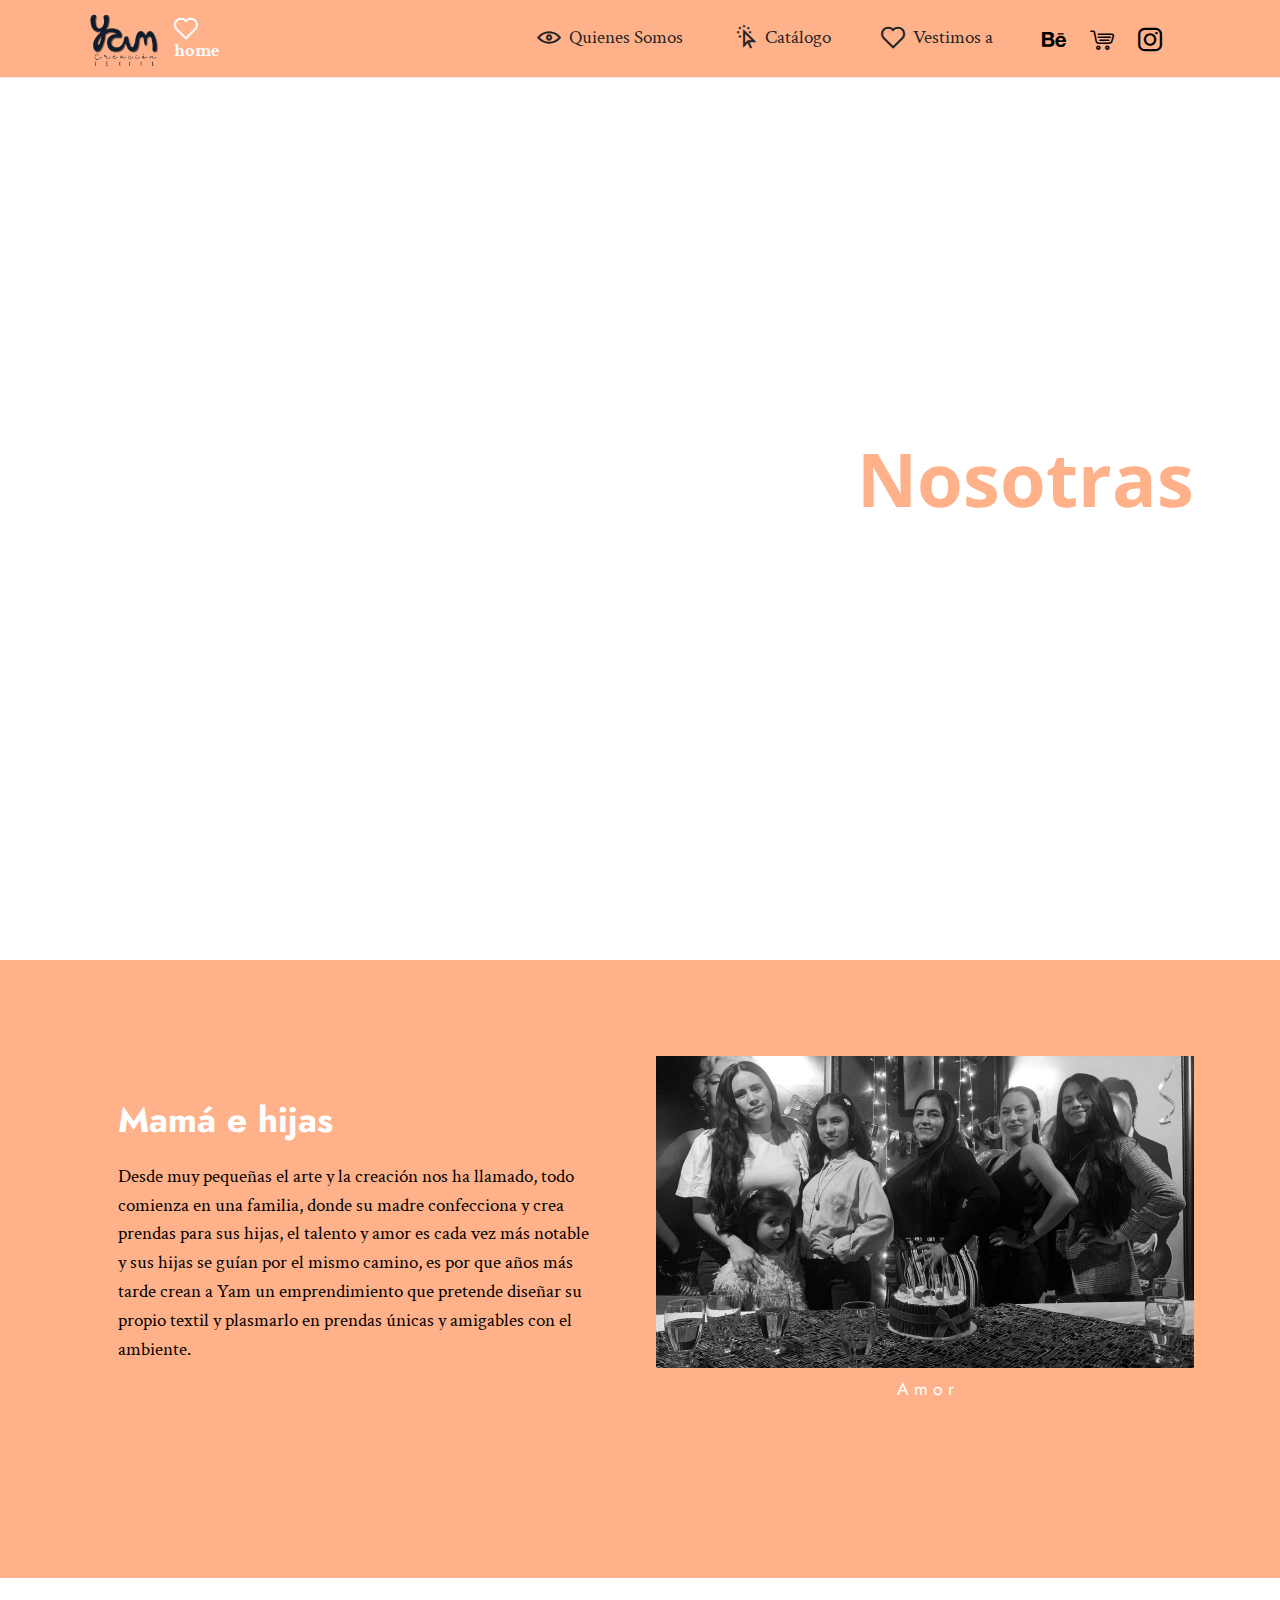
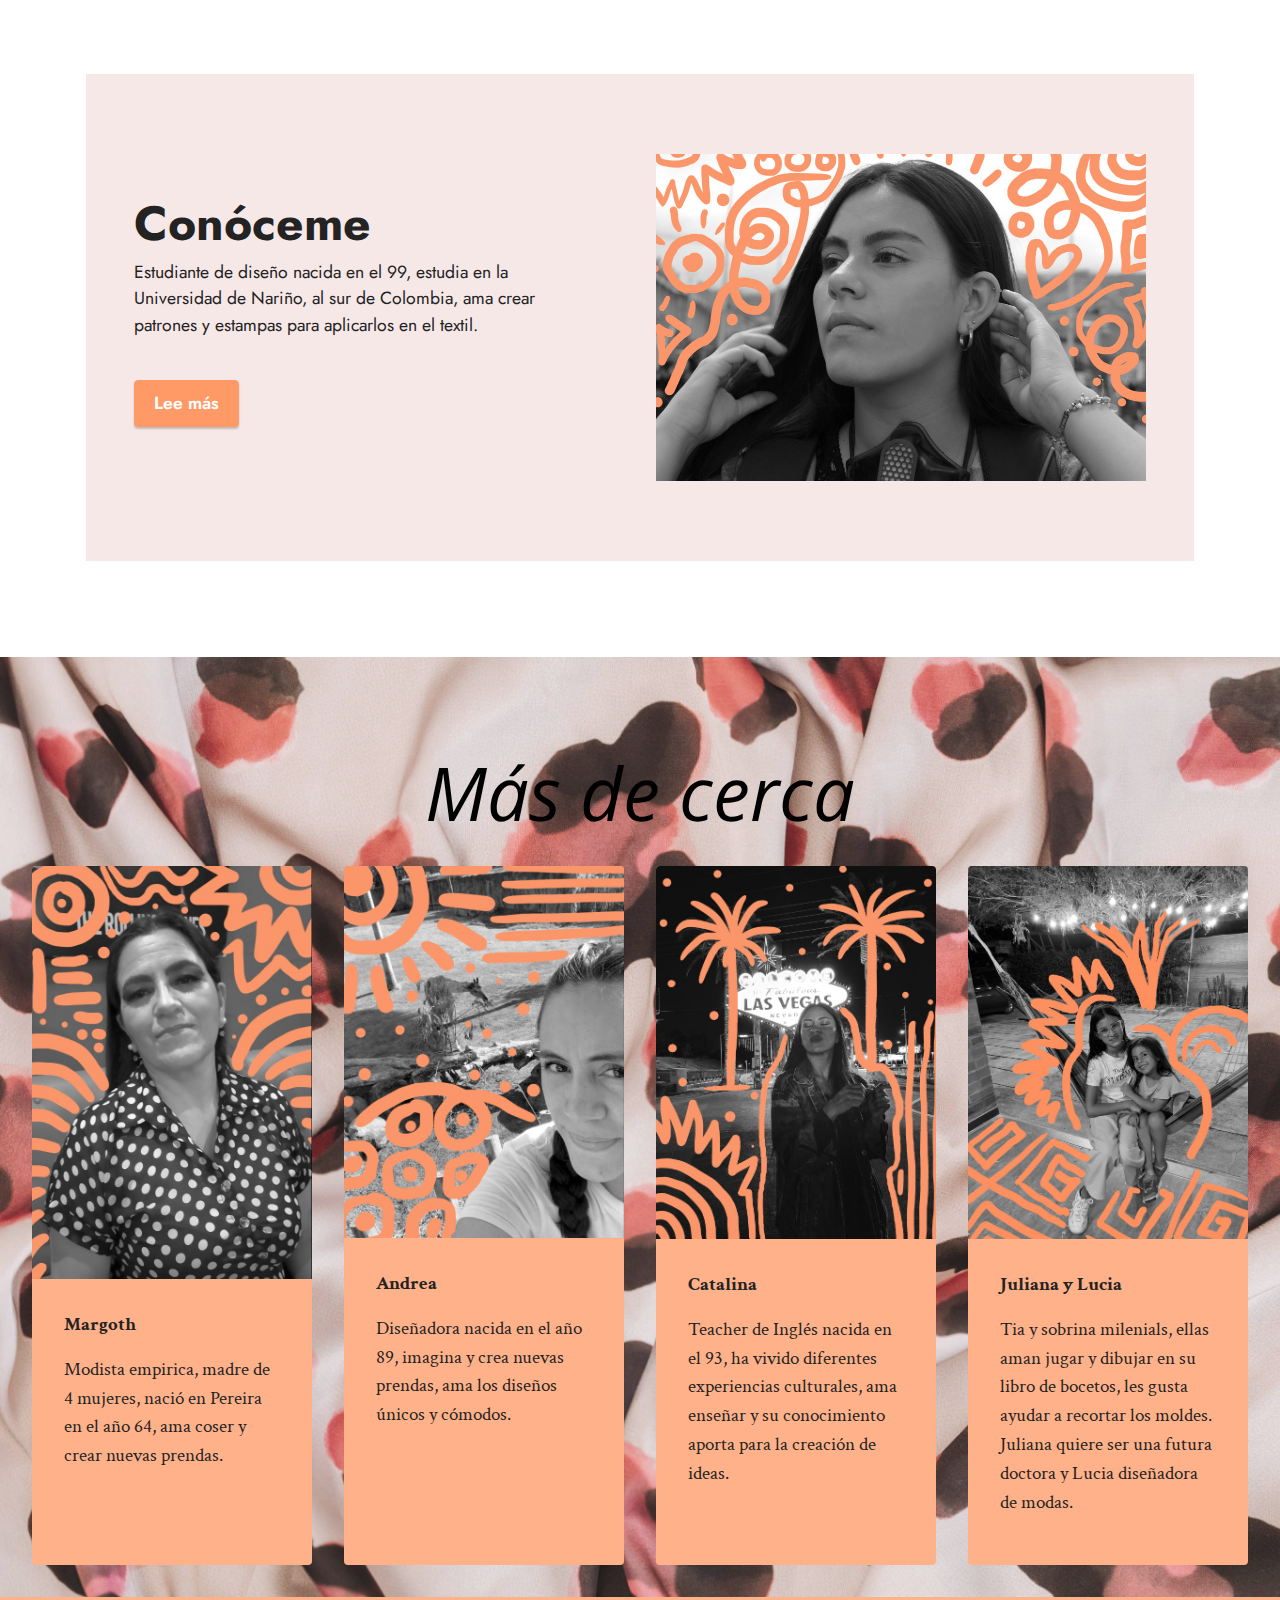
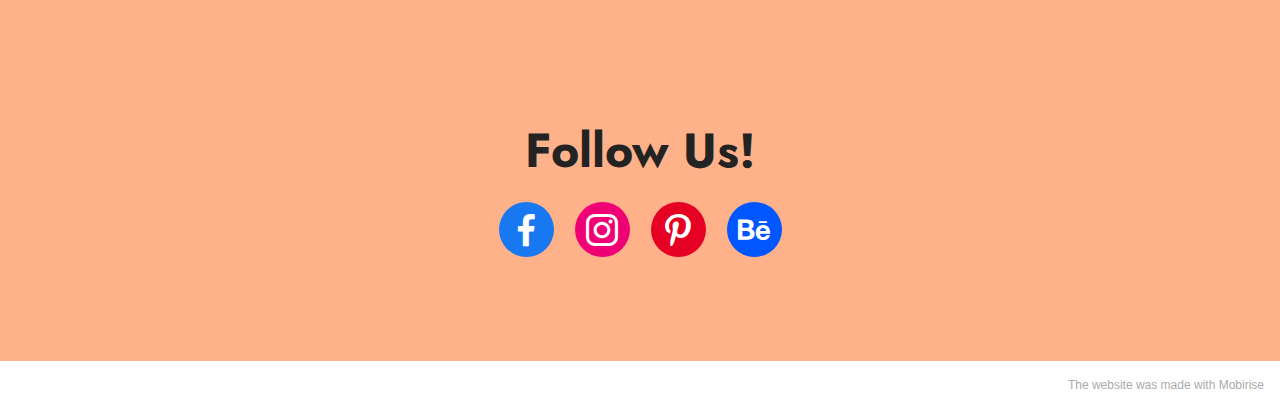
==== page1.html @ 30b85de7 "create github pages" ====
<!DOCTYPE html>
<html  >
<head>
  <!-- Site made with Mobirise Website Builder v5.4.1, https://mobirise.com -->
  <meta charset="UTF-8">
  <meta http-equiv="X-UA-Compatible" content="IE=edge">
  <meta name="generator" content="Mobirise v5.4.1, mobirise.com">
  <meta name="viewport" content="width=device-width, initial-scale=1, minimum-scale=1">
  <link rel="shortcut icon" href="assets/images/logo-png-mesa-de-trabajo-1-156x156.png" type="image/x-icon">
  <meta name="description" content="">
  
  
  <title>Quienes somos</title>
  <link rel="stylesheet" href="assets/web/assets/mobirise-icons2/mobirise2.css">
  <link rel="stylesheet" href="assets/web/assets/mobirise-icons-bold/mobirise-icons-bold.css">
  <link rel="stylesheet" href="assets/bootstrap/css/bootstrap.min.css">
  <link rel="stylesheet" href="assets/bootstrap/css/bootstrap-grid.min.css">
  <link rel="stylesheet" href="assets/bootstrap/css/bootstrap-reboot.min.css">
  <link rel="stylesheet" href="assets/dropdown/css/style.css">
  <link rel="stylesheet" href="assets/socicon/css/styles.css">
  <link rel="stylesheet" href="assets/theme/css/style.css">
  <link rel="preload" href="https://fonts.googleapis.com/css?family=Open+Sans+Condensed:300,300i,700&display=swap" as="style" onload="this.onload=null;this.rel='stylesheet'">
  <noscript><link rel="stylesheet" href="https://fonts.googleapis.com/css?family=Open+Sans+Condensed:300,300i,700&display=swap"></noscript>
  <link rel="preload" href="https://fonts.googleapis.com/css?family=Jost:100,200,300,400,500,600,700,800,900,100i,200i,300i,400i,500i,600i,700i,800i,900i&display=swap" as="style" onload="this.onload=null;this.rel='stylesheet'">
  <noscript><link rel="stylesheet" href="https://fonts.googleapis.com/css?family=Jost:100,200,300,400,500,600,700,800,900,100i,200i,300i,400i,500i,600i,700i,800i,900i&display=swap"></noscript>
  <link rel="preload" href="https://fonts.googleapis.com/css?family=Crimson+Text:400,400i,600,600i,700,700i&display=swap" as="style" onload="this.onload=null;this.rel='stylesheet'">
  <noscript><link rel="stylesheet" href="https://fonts.googleapis.com/css?family=Crimson+Text:400,400i,600,600i,700,700i&display=swap"></noscript>
  <link rel="preload" as="style" href="assets/mobirise/css/mbr-additional.css"><link rel="stylesheet" href="assets/mobirise/css/mbr-additional.css" type="text/css">
  
  
  
  
</head>
<body>
  
  <section data-bs-version="5.1" class="menu cid-sOTEqeoFwb" once="menu" id="menu1-15">
    
    <nav class="navbar navbar-dropdown navbar-fixed-top navbar-expand-lg">
        <div class="container">
            <div class="navbar-brand">
                <span class="navbar-logo">
                    <a href="https://mobiri.se">
                        <img src="assets/images/logo-png-mesa-de-trabajo-1-156x156.png" alt="Mobirise" style="height: 3.8rem;">
                    </a>
                </span>
                <span class="navbar-caption-wrap"><a class="navbar-caption text-white display-7" href="https://mobiri.se"><span class="mobi-mbri mobi-mbri-hearth mbr-iconfont mbr-iconfont-btn"></span>home</a></span>
            </div>
            <button class="navbar-toggler" type="button" data-toggle="collapse" data-bs-toggle="collapse" data-target="#navbarSupportedContent" data-bs-target="#navbarSupportedContent" aria-controls="navbarNavAltMarkup" aria-expanded="false" aria-label="Toggle navigation">
                <div class="hamburger">
                    <span></span>
                    <span></span>
                    <span></span>
                    <span></span>
                </div>
            </button>
            <div class="collapse navbar-collapse" id="navbarSupportedContent">
                <ul class="navbar-nav nav-dropdown nav-right" data-app-modern-menu="true"><li class="nav-item"><a class="nav-link link text-black text-primary display-7" href="page1.html"><span class="mobi-mbri mobi-mbri-preview mbr-iconfont mbr-iconfont-btn"></span>Quienes Somos</a></li>
                    <li class="nav-item"><a class="nav-link link text-black text-primary display-7" href="page3.html"><span class="mobi-mbri mobi-mbri-cursor-click mbr-iconfont mbr-iconfont-btn"></span>Catálogo</a></li><li class="nav-item"><a class="nav-link link text-black text-primary display-7" href="page2.html"><span class="mobi-mbri mobi-mbri-hearth mbr-iconfont mbr-iconfont-btn"></span>Vestimos a</a></li></ul>
                <div class="icons-menu">
                    <a class="iconfont-wrapper" href="https://www.behance.net/paolacarolinaym" target="_blank">
                        <span class="p-2 mbr-iconfont socicon-behance socicon"></span>
                    </a>
                    <a class="iconfont-wrapper" href="https://mobiri.se" target="_blank">
                        <span class="p-2 mbr-iconfont mbrib-shopping-cart"></span>
                    </a>
                    <a class="iconfont-wrapper" href="https://www.instagram.com/pcymontoya/?hl=es-la" target="_blank">
                        <span class="p-2 mbr-iconfont socicon-instagram socicon"></span>
                    </a>
                    
                </div>
                
            </div>
        </div>
    </nav>

</section>

<section data-bs-version="5.1" class="header3 cid-sOTlU4miNF mbr-fullscreen" data-bg-video="https://vimeo.com/646269013" id="header3-s">

    

    

    <div class="align-center container">
        <div class="row justify-content-end">
            <div class="col-12 col-lg-8">
                <h1 class="mbr-section-title mbr-fonts-style mb-3 display-1"><strong>Nosotras</strong></h1>
                
                <p class="mbr-text mbr-fonts-style display-7">Una historia de amor</p>
                
            </div>
        </div>
    </div>
</section>

<section data-bs-version="5.1" class="image2 cid-sOTomRY3Kn" id="image2-t">
    

    

    <div class="container">
        <div class="row align-items-center">
            <div class="col-12 col-lg-6">
                <div class="image-wrapper">
                    <img src="assets/images/mam-y-ellas-1076x624.jpg" alt="Mobirise">
                    <p class="mbr-description mbr-fonts-style mt-2 align-center display-4">A m o r</p>
                </div>
            </div>
            <div class="col-12 col-lg">
                <div class="text-wrapper">
                    <h3 class="mbr-section-title mbr-fonts-style mb-3 display-5">
                        <strong>Mamá e hijas</strong></h3>
                    <p class="mbr-text mbr-fonts-style display-7">Desde muy pequeñas el arte y la creación nos ha llamado, todo comienza en una familia, donde su madre confecciona y crea prendas para sus hijas, el talento y amor es cada vez más notable y sus hijas se guían por el mismo camino, es por que años más tarde crean a Yam un emprendimiento que pretende diseñar su propio textil y plasmarlo en prendas únicas y amigables con el ambiente.&nbsp;</p>
                </div>
            </div>
        </div>
    </div>
</section>

<section data-bs-version="5.1" class="features15 cid-sOUnjVY5LQ" id="features16-1s">

    

    
    <div class="container">
        <div class="content-wrapper">
            <div class="row align-items-center">
                <div class="col-12 col-lg">
                    <div class="text-wrapper">
                        <h6 class="card-title mbr-fonts-style display-2">
                            <strong>Conóceme</strong></h6>
                        <p class="mbr-text mbr-fonts-style mb-4 display-4">
                            Estudiante de diseño nacida en el 99, estudia en la Universidad de Nariño, al sur de Colombia, ama crear patrones y estampas para aplicarlos en el textil.</p>
                        <div class="mbr-section-btn mt-3"><a class="btn btn-danger display-4" href="page4.html">Lee más</a></div>
                    </div>
                </div>
                <div class="col-12 col-lg-6">
                    <div class="image-wrapper">
                        <img src="assets/images/paola-980x653.jpg" alt="Mobirise">
                    </div>
                </div>
            </div>
        </div>
    </div>
</section>

<section data-bs-version="5.1" class="gallery3 cid-sOUjPAwqUM" id="gallery3-1n">
    
    <div class="mbr-overlay"></div>
    <div class="container-fluid">
        <div class="mbr-section-head">
            <h4 class="mbr-section-title mbr-fonts-style align-center mb-0 display-1">
                <em>Más de cerca</em></h4>
            <h5 class="mbr-section-subtitle mbr-fonts-style align-center mb-0 mt-2 display-5"></h5>
        </div>
        <div class="row mt-4">
            <div class="item features-image сol-12 col-md-6 col-lg-3">
                <div class="item-wrapper">
                    <div class="item-img">
                        <img src="assets/images/mam-595x1058.jpeg" alt="">
                    </div>
                    <div class="item-content">
                        <h5 class="item-title mbr-fonts-style display-7">
                            <strong>Margoth</strong></h5>
                        
                        <p class="mbr-text mbr-fonts-style mt-3 display-7"><a href="#" class="text-black">Modista empirica, madre de 4 mujeres, nació en Pereira en el año 64, ama coser y crear nuevas prendas.</a></p>
                    </div>
                    
                </div>
            </div>
            <div class="item features-image сol-12 col-md-6 col-lg-3">
                <div class="item-wrapper">
                    <div class="item-img">
                        <img src="assets/images/and-595x791.jpg" alt="">
                    </div>
                    <div class="item-content">
                        <h5 class="item-title mbr-fonts-style display-7">
                            <strong>Andrea</strong></h5>
                        
                        <p class="mbr-text mbr-fonts-style mt-3 display-7"><a href="#" class="text-black">Diseñadora nacida en el año 89, imagina y crea nuevas prendas, ama los diseños únicos y cómodos.</a></p>
                    </div>
                    
                </div>
            </div>
            <div class="item features-image сol-12 col-md-6 col-lg-3">
                <div class="item-wrapper">
                    <div class="item-img">
                        <img src="assets/images/cat-595x793.jpg" alt="">
                    </div>
                    <div class="item-content">
                        <h5 class="item-title mbr-fonts-style display-7">
                            <strong>Catalina</strong></h5>
                        
                        <p class="mbr-text mbr-fonts-style mt-3 display-7">
                            Teacher de Inglés nacida en el 93, ha vivido diferentes experiencias  culturales, ama enseñar y   su conocimiento aporta para la creación de ideas.</p>
                    </div>
                    
                </div>
            </div>
            <div class="item features-image сol-12 col-md-6 col-lg-3">
                <div class="item-wrapper">
                    <div class="item-img">
                        <img src="assets/images/ju-y-lu-595x793.jpg" alt="" title="">
                    </div>
                    <div class="item-content">
                        <h5 class="item-title mbr-fonts-style display-7">
                            <strong>Juliana y Lucia</strong></h5>
                        
                        <p class="mbr-text mbr-fonts-style mt-3 display-7">
                            Tia y sobrina milenials, ellas aman jugar y dibujar en su libro de bocetos, les gusta ayudar a recortar los moldes. Juliana quiere ser una futura doctora y Lucia diseñadora de modas.</p>
                    </div>
                    
                </div>
            </div>
        </div>
    </div>
</section>

<section data-bs-version="5.1" class="share3 cid-sOUayl3tlU" id="share3-1d">
    
     
    
    

    <div class="container">
        <div class="media-container-row">
            <div class="col-12">
                <h3 class="mbr-section-title align-center mb-3 mbr-fonts-style display-2">
                    <strong>Follow Us!</strong>
                </h3>
                <div class="social-list align-center">
                   
                    <a class="iconfont-wrapper bg-facebook m-2 " target="_blank" href="https://mobiri.se">
                            <span class="socicon-facebook socicon"></span>
                        </a>
                        
                        <a class="iconfont-wrapper bg-instagram m-2" href="https://mobiri.se" target="_blank">
                            <span class="socicon-instagram socicon"></span>
                        </a>
                        <a class="iconfont-wrapper bg-pinterest m-2" href="https://mobiri.se" target="_blank">
                            <span class="socicon-pinterest socicon"></span>
                        </a>
                        
                        
                        <a class="iconfont-wrapper bg-behance m-2" href="https://mobiri.se" target="_blank">
                            <span class="socicon-behance socicon"></span>
                        </a>
                        
                        
                        
                        
                </div>
            </div>
        </div>
    </div>
</section><section style="background-color: #fff; font-family: -apple-system, BlinkMacSystemFont, 'Segoe UI', 'Roboto', 'Helvetica Neue', Arial, sans-serif; color:#aaa; font-size:12px; padding: 0; align-items: center; display: flex;"><a href="https://mobirise.site/k" style="flex: 1 1; height: 3rem; padding-left: 1rem;"></a><p style="flex: 0 0 auto; margin:0; padding-right:1rem;"><a href="https://mobirise.site/d" style="color:#aaa;">The website</a> was made with Mobirise</p></section><script src="assets/bootstrap/js/bootstrap.bundle.min.js"></script>  <script src="assets/smoothscroll/smooth-scroll.js"></script>  <script src="assets/ytplayer/index.js"></script>  <script src="assets/vimeoplayer/player.js"></script>  <script src="assets/dropdown/js/navbar-dropdown.js"></script>  <script src="assets/theme/js/script.js"></script>  
  
  
</body>
</html>
---- assets/web/assets/mobirise-icons2/mobirise2.css ----
@font-face {
  font-family: 'Moririse2';
  font-display: swap;
  src:  url('mobirise2.eot?f2bix4');
  src:  url('mobirise2.eot?f2bix4#iefix') format('embedded-opentype'),
    url('mobirise2.ttf?f2bix4') format('truetype'),
    url('mobirise2.woff?f2bix4') format('woff'),
    url('mobirise2.svg?f2bix4#mobirise2') format('svg');
  font-weight: normal;
  font-style: normal;
}

[class^="mobi-"], [class*=" mobi-"] {
  /* use !important to prevent issues with browser extensions that change fonts */
  font-family: 'Moririse2' !important;
  speak: none;
  font-style: normal;
  font-weight: normal;
  font-variant: normal;
  text-transform: none;
  line-height: 1;

  /* Better Font Rendering =========== */
  -webkit-font-smoothing: antialiased;
  -moz-osx-font-smoothing: grayscale;
}

.mobi-mbri-add-submenu:before {
  content: "\e900";
}
.mobi-mbri-alert:before {
  content: "\e901";
}
.mobi-mbri-align-center:before {
  content: "\e902";
}
.mobi-mbri-align-justify:before {
  content: "\e903";
}
.mobi-mbri-align-left:before {
  content: "\e904";
}
.mobi-mbri-align-right:before {
  content: "\e905";
}
.mobi-mbri-android:before {
  content: "\e906";
}
.mobi-mbri-apple:before {
  content: "\e907";
}
.mobi-mbri-arrow-down:before {
  content: "\e908";
}
.mobi-mbri-arrow-next:before {
  content: "\e909";
}
.mobi-mbri-arrow-prev:before {
  content: "\e90a";
}
.mobi-mbri-arrow-up:before {
  content: "\e90b";
}
.mobi-mbri-bold:before {
  content: "\e90c";
}
.mobi-mbri-bookmark:before {
  content: "\e90d";
}
.mobi-mbri-bootstrap:before {
  content: "\e90e";
}
.mobi-mbri-briefcase:before {
  content: "\e90f";
}
.mobi-mbri-browse:before {
  content: "\e910";
}
.mobi-mbri-bulleted-list:before {
  content: "\e911";
}
.mobi-mbri-calendar:before {
  content: "\e912";
}
.mobi-mbri-camera:before {
  content: "\e913";
}
.mobi-mbri-cart-add:before {
  content: "\e914";
}
.mobi-mbri-cart-full:before {
  content: "\e915";
}
.mobi-mbri-cash:before {
  content: "\e916";
}
.mobi-mbri-change-style:before {
  content: "\e917";
}
.mobi-mbri-chat:before {
  content: "\e918";
}
.mobi-mbri-clock:before {
  content: "\e919";
}
.mobi-mbri-close:before {
  content: "\e91a";
}
.mobi-mbri-cloud:before {
  content: "\e91b";
}
.mobi-mbri-code:before {
  content: "\e91c";
}
.mobi-mbri-contact-form:before {
  content: "\e91d";
}
.mobi-mbri-credit-card:before {
  content: "\e91e";
}
.mobi-mbri-cursor-click:before {
  content: "\e91f";
}
.mobi-mbri-cust-feedback:before {
  content: "\e920";
}
.mobi-mbri-database:before {
  content: "\e921";
}
.mobi-mbri-delivery:before {
  content: "\e922";
}
.mobi-mbri-desktop:before {
  content: "\e923";
}
.mobi-mbri-devices:before {
  content: "\e924";
}
.mobi-mbri-down:before {
  content: "\e925";
}
.mobi-mbri-download-2:before {
  content: "\e926";
}
.mobi-mbri-download:before {
  content: "\e927";
}
.mobi-mbri-drag-n-drop-2:before {
  content: "\e928";
}
.mobi-mbri-drag-n-drop:before {
  content: "\e929";
}
.mobi-mbri-edit-2:before {
  content: "\e92a";
}
.mobi-mbri-edit:before {
  content: "\e92b";
}
.mobi-mbri-error:before {
  content: "\e92c";
}
.mobi-mbri-extension:before {
  content: "\e92d";
}
.mobi-mbri-features:before {
  content: "\e92e";
}
.mobi-mbri-file:before {
  content: "\e92f";
}
.mobi-mbri-flag:before {
  content: "\e930";
}
.mobi-mbri-folder:before {
  content: "\e931";
}
.mobi-mbri-gift:before {
  content: "\e932";
}
.mobi-mbri-github:before {
  content: "\e933";
}
.mobi-mbri-globe-2:before {
  content: "\e934";
}
.mobi-mbri-globe:before {
  content: "\e935";
}
.mobi-mbri-growing-chart:before {
  content: "\e936";
}
.mobi-mbri-hearth:before {
  content: "\e937";
}
.mobi-mbri-help:before {
  content: "\e938";
}
.mobi-mbri-home:before {
  content: "\e939";
}
.mobi-mbri-hot-cup:before {
  content: "\e93a";
}
.mobi-mbri-idea:before {
  content: "\e93b";
}
.mobi-mbri-image-gallery:before {
  content: "\e93c";
}
.mobi-mbri-image-slider:before {
  content: "\e93d";
}
.mobi-mbri-info:before {
  content: "\e93e";
}
.mobi-mbri-italic:before {
  content: "\e93f";
}
.mobi-mbri-key:before {
  content: "\e940";
}
.mobi-mbri-laptop:before {
  content: "\e941";
}
.mobi-mbri-layers:before {
  content: "\e942";
}
.mobi-mbri-left-right:before {
  content: "\e943";
}
.mobi-mbri-left:before {
  content: "\e944";
}
.mobi-mbri-letter:before {
  content: "\e945";
}
.mobi-mbri-like:before {
  content: "\e946";
}
.mobi-mbri-link:before {
  content: "\e947";
}
.mobi-mbri-lock:before {
  content: "\e948";
}
.mobi-mbri-login:before {
  content: "\e949";
}
.mobi-mbri-logout:before {
  content: "\e94a";
}
.mobi-mbri-magic-stick:before {
  content: "\e94b";
}
.mobi-mbri-map-pin:before {
  content: "\e94c";
}
.mobi-mbri-menu:before {
  content: "\e94d";
}
.mobi-mbri-mobile-2:before {
  content: "\e94e";
}
.mobi-mbri-mobile-horizontal:before {
  content: "\e94f";
}
.mobi-mbri-mobile:before {
  content: "\e950";
}
.mobi-mbri-mobirise:before {
  content: "\e951";
}
.mobi-mbri-more-horizontal:before {
  content: "\e952";
}
.mobi-mbri-more-vertical:before {
  content: "\e953";
}
.mobi-mbri-music:before {
  content: "\e954";
}
.mobi-mbri-new-file:before {
  content: "\e955";
}
.mobi-mbri-numbered-list:before {
  content: "\e956";
}
.mobi-mbri-opened-folder:before {
  content: "\e957";
}
.mobi-mbri-pages:before {
  content: "\e958";
}
.mobi-mbri-paper-plane:before {
  content: "\e959";
}
.mobi-mbri-paperclip:before {
  content: "\e95a";
}
.mobi-mbri-phone:before {
  content: "\e95b";
}
.mobi-mbri-photo:before {
  content: "\e95c";
}
.mobi-mbri-photos:before {
  content: "\e95d";
}
.mobi-mbri-pin:before {
  content: "\e95e";
}
.mobi-mbri-play:before {
  content: "\e95f";
}
.mobi-mbri-plus:before {
  content: "\e960";
}
.mobi-mbri-preview:before {
  content: "\e961";
}
.mobi-mbri-print:before {
  content: "\e962";
}
.mobi-mbri-protect:before {
  content: "\e963";
}
.mobi-mbri-question:before {
  content: "\e964";
}
.mobi-mbri-quote-left:before {
  content: "\e965";
}
.mobi-mbri-quote-right:before {
  content: "\e966";
}
.mobi-mbri-redo:before {
  content: "\e967";
}
.mobi-mbri-refresh:before {
  content: "\e968";
}
.mobi-mbri-responsive-2:before {
  content: "\e969";
}
.mobi-mbri-responsive:before {
  content: "\e96a";
}
.mobi-mbri-right:before {
  content: "\e96b";
}
.mobi-mbri-rocket:before {
  content: "\e96c";
}
.mobi-mbri-sad-face:before {
  content: "\e96d";
}
.mobi-mbri-sale:before {
  content: "\e96e";
}
.mobi-mbri-save:before {
  content: "\e96f";
}
.mobi-mbri-search:before {
  content: "\e970";
}
.mobi-mbri-setting-2:before {
  content: "\e971";
}
.mobi-mbri-setting-3:before {
  content: "\e972";
}
.mobi-mbri-setting:before {
  content: "\e973";
}
.mobi-mbri-share:before {
  content: "\e974";
}
.mobi-mbri-shopping-bag:before {
  content: "\e975";
}
.mobi-mbri-shopping-basket:before {
  content: "\e976";
}
.mobi-mbri-shopping-cart:before {
  content: "\e977";
}
.mobi-mbri-sites:before {
  content: "\e978";
}
.mobi-mbri-smile-face:before {
  content: "\e979";
}
.mobi-mbri-speed:before {
  content: "\e97a";
}
.mobi-mbri-star:before {
  content: "\e97b";
}
.mobi-mbri-success:before {
  content: "\e97c";
}
.mobi-mbri-sun:before {
  content: "\e97d";
}
.mobi-mbri-sun2:before {
  content: "\e97e";
}
.mobi-mbri-tablet-vertical:before {
  content: "\e97f";
}
.mobi-mbri-tablet:before {
  content: "\e980";
}
.mobi-mbri-target:before {
  content: "\e981";
}
.mobi-mbri-timer:before {
  content: "\e982";
}
.mobi-mbri-to-ftp:before {
  content: "\e983";
}
.mobi-mbri-to-local-drive:before {
  content: "\e984";
}
.mobi-mbri-touch-swipe:before {
  content: "\e985";
}
.mobi-mbri-touch:before {
  content: "\e986";
}
.mobi-mbri-trash:before {
  content: "\e987";
}
.mobi-mbri-underline:before {
  content: "\e988";
}
.mobi-mbri-undo:before {
  content: "\e989";
}
.mobi-mbri-unlink:before {
  content: "\e98a";
}
.mobi-mbri-unlock:before {
  content: "\e98b";
}
.mobi-mbri-up-down:before {
  content: "\e98c";
}
.mobi-mbri-up:before {
  content: "\e98d";
}
.mobi-mbri-update:before {
  content: "\e98e";
}
.mobi-mbri-upload-2:before {
  content: "\e98f";
}
.mobi-mbri-upload:before {
  content: "\e990";
}
.mobi-mbri-user-2:before {
  content: "\e991";
}
.mobi-mbri-user:before {
  content: "\e992";
}
.mobi-mbri-users:before {
  content: "\e993";
}
.mobi-mbri-video-play:before {
  content: "\e994";
}
.mobi-mbri-video:before {
  content: "\e995";
}
.mobi-mbri-watch:before {
  content: "\e996";
}
.mobi-mbri-website-theme-2:before {
  content: "\e997";
}
.mobi-mbri-website-theme:before {
  content: "\e998";
}
.mobi-mbri-wifi:before {
  content: "\e999";
}
.mobi-mbri-windows:before {
  content: "\e99a";
}
.mobi-mbri-zoom-in:before {
  content: "\e99b";
}
.mobi-mbri-zoom-out:before {
  content: "\e99c";
}
---- assets/web/assets/mobirise-icons-bold/mobirise-icons-bold.css ----
@font-face {
  font-family: 'mobirise-icons-bold';
  font-display: swap;
  src:  url('mobirise-icons-bold.eot?m1l4yr');
  src:  url('mobirise-icons-bold.eot?m1l4yr#iefix') format('embedded-opentype'),
    url('mobirise-icons-bold.ttf?m1l4yr') format('truetype'),
    url('mobirise-icons-bold.woff?m1l4yr') format('woff'),
    url('mobirise-icons-bold.svg?m1l4yr#mobirise-icons-bold') format('svg');
  font-weight: normal;
  font-style: normal;
}

[class^="mbrib-"], [class*="mbrib-"] {
  /* use !important to prevent issues with browser extensions that change fonts */
  font-family: 'mobirise-icons-bold' !important;
  speak: none;
  font-style: normal;
  font-weight: normal;
  font-variant: normal;
  text-transform: none;
  line-height: 1;

  /* Better Font Rendering =========== */
  -webkit-font-smoothing: antialiased;
  -moz-osx-font-smoothing: grayscale;
}

.mbrib-add-submenu:before {
  content: "\e900";
}
.mbrib-alert:before {
  content: "\e901";
}
.mbrib-align-center:before {
  content: "\e902";
}
.mbrib-align-justify:before {
  content: "\e903";
}
.mbrib-align-left:before {
  content: "\e904";
}
.mbrib-align-right:before {
  content: "\e905";
}
.mbrib-android:before {
  content: "\e906";
}
.mbrib-apple:before {
  content: "\e907";
}
.mbrib-arrow-down:before {
  content: "\e908";
}
.mbrib-arrow-next:before {
  content: "\e909";
}
.mbrib-arrow-prev:before {
  content: "\e90a";
}
.mbrib-arrow-up:before {
  content: "\e90b";
}
.mbrib-bold:before {
  content: "\e90c";
}
.mbrib-bookmark:before {
  content: "\e90d";
}
.mbrib-bootstrap:before {
  content: "\e90e";
}
.mbrib-briefcase:before {
  content: "\e90f";
}
.mbrib-browse:before {
  content: "\e910";
}
.mbrib-bulleted-list:before {
  content: "\e911";
}
.mbrib-calendar:before {
  content: "\e912";
}
.mbrib-camera:before {
  content: "\e913";
}
.mbrib-cart-add:before {
  content: "\e914";
}
.mbrib-cart-full:before {
  content: "\e915";
}
.mbrib-cash:before {
  content: "\e916";
}
.mbrib-change-style:before {
  content: "\e917";
}
.mbrib-chat:before {
  content: "\e918";
}
.mbrib-clock:before {
  content: "\e919";
}
.mbrib-close:before {
  content: "\e91a";
}
.mbrib-cloud:before {
  content: "\e91b";
}
.mbrib-code:before {
  content: "\e91c";
}
.mbrib-contact-form:before {
  content: "\e91d";
}
.mbrib-credit-card:before {
  content: "\e91e";
}
.mbrib-cursor-click:before {
  content: "\e91f";
}
.mbrib-cust-feedback:before {
  content: "\e920";
}
.mbrib-database:before {
  content: "\e921";
}
.mbrib-delivery:before {
  content: "\e922";
}
.mbrib-desktop:before {
  content: "\e923";
}
.mbrib-devices:before {
  content: "\e924";
}
.mbrib-down:before {
  content: "\e925";
}
.mbrib-download:before {
  content: "\e926";
}
.mbrib-drag-n-drop:before {
  content: "\e927";
}
.mbrib-drag-n-drop2:before {
  content: "\e928";
}
.mbrib-edit:before {
  content: "\e929";
}
.mbrib-edit2:before {
  content: "\e92a";
}
.mbrib-error:before {
  content: "\e92b";
}
.mbrib-extension:before {
  content: "\e92c";
}
.mbrib-features:before {
  content: "\e92d";
}
.mbrib-file:before {
  content: "\e92e";
}
.mbrib-flag:before {
  content: "\e92f";
}
.mbrib-folder:before {
  content: "\e930";
}
.mbrib-gift:before {
  content: "\e931";
}
.mbrib-github:before {
  content: "\e932";
}
.mbrib-globe-2:before {
  content: "\e933";
}
.mbrib-globe:before {
  content: "\e934";
}
.mbrib-growing-chart:before {
  content: "\e935";
}
.mbrib-hearth:before {
  content: "\e936";
}
.mbrib-help:before {
  content: "\e937";
}
.mbrib-home:before {
  content: "\e938";
}
.mbrib-hot-cup:before {
  content: "\e939";
}
.mbrib-idea:before {
  content: "\e93a";
}
.mbrib-image-gallery:before {
  content: "\e93b";
}
.mbrib-image-slider:before {
  content: "\e93c";
}
.mbrib-info:before {
  content: "\e93d";
}
.mbrib-italic:before {
  content: "\e93e";
}
.mbrib-key:before {
  content: "\e93f";
}
.mbrib-laptop:before {
  content: "\e940";
}
.mbrib-layers:before {
  content: "\e941";
}
.mbrib-left-right:before {
  content: "\e942";
}
.mbrib-left:before {
  content: "\e943";
}
.mbrib-letter:before {
  content: "\e944";
}
.mbrib-like:before {
  content: "\e945";
}
.mbrib-link:before {
  content: "\e946";
}
.mbrib-lock:before {
  content: "\e947";
}
.mbrib-login:before {
  content: "\e948";
}
.mbrib-logout:before {
  content: "\e949";
}
.mbrib-magic-stick:before {
  content: "\e94a";
}
.mbrib-map-pin:before {
  content: "\e94b";
}
.mbrib-menu:before {
  content: "\e94c";
}
.mbrib-mobile:before {
  content: "\e94d";
}
.mbrib-mobile2:before {
  content: "\e94e";
}
.mbrib-mobirise:before {
  content: "\e94f";
}
.mbrib-more-horizontal:before {
  content: "\e950";
}
.mbrib-more-vertical:before {
  content: "\e951";
}
.mbrib-music:before {
  content: "\e952";
}
.mbrib-new-file:before {
  content: "\e953";
}
.mbrib-numbered-list:before {
  content: "\e954";
}
.mbrib-opened-folder:before {
  content: "\e955";
}
.mbrib-pages:before {
  content: "\e956";
}
.mbrib-paper-plane:before {
  content: "\e957";
}
.mbrib-paperclip:before {
  content: "\e958";
}
.mbrib-photo:before {
  content: "\e959";
}
.mbrib-photos:before {
  content: "\e95a";
}
.mbrib-pin:before {
  content: "\e95b";
}
.mbrib-play:before {
  content: "\e95c";
}
.mbrib-plus:before {
  content: "\e95d";
}
.mbrib-preview:before {
  content: "\e95e";
}
.mbrib-print:before {
  content: "\e95f";
}
.mbrib-protect:before {
  content: "\e960";
}
.mbrib-question:before {
  content: "\e961";
}
.mbrib-quote-left:before {
  content: "\e962";
}
.mbrib-quote-right:before {
  content: "\e963";
}
.mbrib-redo:before {
  content: "\e964";
}
.mbrib-refresh:before {
  content: "\e965";
}
.mbrib-responsive:before {
  content: "\e966";
}
.mbrib-right:before {
  content: "\e967";
}
.mbrib-rocket:before {
  content: "\e968";
}
.mbrib-sad-face:before {
  content: "\e969";
}
.mbrib-sale:before {
  content: "\e96a";
}
.mbrib-save:before {
  content: "\e96b";
}
.mbrib-search:before {
  content: "\e96c";
}
.mbrib-setting:before {
  content: "\e96d";
}
.mbrib-setting2:before {
  content: "\e96e";
}
.mbrib-setting3:before {
  content: "\e96f";
}
.mbrib-share:before {
  content: "\e970";
}
.mbrib-shopping-bag:before {
  content: "\e971";
}
.mbrib-shopping-basket:before {
  content: "\e972";
}
.mbrib-shopping-cart:before {
  content: "\e973";
}
.mbrib-sites:before {
  content: "\e974";
}
.mbrib-smile-face:before {
  content: "\e975";
}
.mbrib-speed:before {
  content: "\e976";
}
.mbrib-star:before {
  content: "\e977";
}
.mbrib-success:before {
  content: "\e978";
}
.mbrib-sun:before {
  content: "\e979";
}
.mbrib-sun2:before {
  content: "\e97a";
}
.mbrib-tablet-vertical:before {
  content: "\e97b";
}
.mbrib-tablet:before {
  content: "\e97c";
}
.mbrib-target:before {
  content: "\e97d";
}
.mbrib-timer:before {
  content: "\e97e";
}
.mbrib-to-ftp:before {
  content: "\e97f";
}
.mbrib-to-local-drive:before {
  content: "\e980";
}
.mbrib-touch-swipe:before {
  content: "\e981";
}
.mbrib-touch:before {
  content: "\e982";
}
.mbrib-trash:before {
  content: "\e983";
}
.mbrib-underline:before {
  content: "\e984";
}
.mbrib-undo:before {
  content: "\e985";
}
.mbrib-unlink:before {
  content: "\e986";
}
.mbrib-unlock:before {
  content: "\e987";
}
.mbrib-up-down:before {
  content: "\e988";
}
.mbrib-up:before {
  content: "\e989";
}
.mbrib-update:before {
  content: "\e98a";
}
.mbrib-upload:before {
  content: "\e98b";
}
.mbrib-user:before {
  content: "\e98c";
}
.mbrib-user2:before {
  content: "\e98d";
}
.mbrib-users:before {
  content: "\e98e";
}
.mbrib-video-play:before {
  content: "\e98f";
}
.mbrib-video:before {
  content: "\e990";
}
.mbrib-watch:before {
  content: "\e991";
}
.mbrib-website-theme:before {
  content: "\e992";
}
.mbrib-wifi:before {
  content: "\e993";
}
.mbrib-windows:before {
  content: "\e994";
}
.mbrib-zoom-out:before {
  content: "\e995";
}
---- assets/dropdown/css/style.css ----
.navbar-dropdown {
  left: 0;
  padding: 0;
  position: absolute;
  right: 0;
  top: 0;
  transition: all 0.45s ease;
  z-index: 1030;
  background: #282828; }
  .navbar-dropdown .navbar-logo {
    margin-right: 0.8rem;
    transition: margin 0.3s ease-in-out;
    vertical-align: middle; }
    .navbar-dropdown .navbar-logo img {
      height: 3.125rem;
      transition: all 0.3s ease-in-out; }
    .navbar-dropdown .navbar-logo.mbr-iconfont {
      font-size: 3.125rem;
      line-height: 3.125rem; }
  .navbar-dropdown .navbar-caption {
    font-weight: 700;
    white-space: normal;
    vertical-align: -4px;
    line-height: 3.125rem !important; }
    .navbar-dropdown .navbar-caption, .navbar-dropdown .navbar-caption:hover {
      color: inherit;
      text-decoration: none; }
  .navbar-dropdown .mbr-iconfont + .navbar-caption {
    vertical-align: -1px; }
  .navbar-dropdown.navbar-fixed-top {
    position: fixed; }
  .navbar-dropdown .navbar-brand span {
    vertical-align: -4px; }
  .navbar-dropdown.bg-color.transparent {
    background: none; }
  .navbar-dropdown.navbar-short .navbar-brand {
    padding: 0.625rem 0; }
    .navbar-dropdown.navbar-short .navbar-brand span {
      vertical-align: -1px; }
  .navbar-dropdown.navbar-short .navbar-caption {
    line-height: 2.375rem !important;
    vertical-align: -2px; }
  .navbar-dropdown.navbar-short .navbar-logo {
    margin-right: 0.5rem; }
    .navbar-dropdown.navbar-short .navbar-logo img {
      height: 2.375rem; }
    .navbar-dropdown.navbar-short .navbar-logo.mbr-iconfont {
      font-size: 2.375rem;
      line-height: 2.375rem; }
  .navbar-dropdown.navbar-short .mbr-table-cell {
    height: 3.625rem; }
  .navbar-dropdown .navbar-close {
    left: 0.6875rem;
    position: fixed;
    top: 0.75rem;
    z-index: 1000; }
  .navbar-dropdown .hamburger-icon {
    content: "";
    display: inline-block;
    vertical-align: middle;
    width: 16px;
    -webkit-box-shadow: 0 -6px 0 1px #282828,0 0 0 1px #282828,0 6px 0 1px #282828;
    -moz-box-shadow: 0 -6px 0 1px #282828,0 0 0 1px #282828,0 6px 0 1px #282828;
    box-shadow: 0 -6px 0 1px #282828,0 0 0 1px #282828,0 6px 0 1px #282828; }

.dropdown-menu .dropdown-toggle[data-toggle="dropdown-submenu"]::after {
  border-bottom: 0.35em solid transparent;
  border-left: 0.35em solid;
  border-right: 0;
  border-top: 0.35em solid transparent;
  margin-left: 0.3rem; }

.dropdown-menu .dropdown-item:focus {
  outline: 0; }

.nav-dropdown {
  font-size: 0.75rem;
  font-weight: 500;
  height: auto !important; }
  .nav-dropdown .nav-btn {
    padding-left: 1rem; }
  .nav-dropdown .link {
    margin: .667em 1.667em;
    font-weight: 500;
    padding: 0;
    transition: color .2s ease-in-out; }
    .nav-dropdown .link.dropdown-toggle {
      margin-right: 2.583em; }
      .nav-dropdown .link.dropdown-toggle::after {
        margin-left: .25rem;
        border-top: 0.35em solid;
        border-right: 0.35em solid transparent;
        border-left: 0.35em solid transparent;
        border-bottom: 0; }
      .nav-dropdown .link.dropdown-toggle[aria-expanded="true"] {
        margin: 0;
        padding: 0.667em 3.263em  0.667em 1.667em; }
  .nav-dropdown .link::after,
  .nav-dropdown .dropdown-item::after {
    color: inherit; }
  .nav-dropdown .btn {
    font-size: 0.75rem;
    font-weight: 700;
    letter-spacing: 0;
    margin-bottom: 0;
    padding-left: 1.25rem;
    padding-right: 1.25rem; }
  .nav-dropdown .dropdown-menu {
    border-radius: 0;
    border: 0;
    left: 0;
    margin: 0;
    padding-bottom: 1.25rem;
    padding-top: 1.25rem;
    position: relative; }
  .nav-dropdown .dropdown-submenu {
    margin-left: 0.125rem;
    top: 0; }
  .nav-dropdown .dropdown-item {
    font-weight: 500;
    line-height: 2;
    padding: 0.3846em 4.615em 0.3846em 1.5385em;
    position: relative;
    transition: color .2s ease-in-out, background-color .2s ease-in-out; }
    .nav-dropdown .dropdown-item::after {
      margin-top: -0.3077em;
      position: absolute;
      right: 1.1538em;
      top: 50%; }
    .nav-dropdown .dropdown-item:focus, .nav-dropdown .dropdown-item:hover {
      background: none; }

@media (max-width: 767px) {
  .nav-dropdown.navbar-toggleable-sm {
    bottom: 0;
    display: none;
    left: 0;
    overflow-x: hidden;
    position: fixed;
    top: 0;
    transform: translateX(-100%);
    -ms-transform: translateX(-100%);
    -webkit-transform: translateX(-100%);
    width: 18.75rem;
    z-index: 999; } }
.nav-dropdown.navbar-toggleable-xl {
  bottom: 0;
  display: none;
  left: 0;
  overflow-x: hidden;
  position: fixed;
  top: 0;
  transform: translateX(-100%);
  -ms-transform: translateX(-100%);
  -webkit-transform: translateX(-100%);
  width: 18.75rem;
  z-index: 999; }

.nav-dropdown-sm {
  display: block !important;
  overflow-x: hidden;
  overflow: auto;
  padding-top: 3.875rem; }
  .nav-dropdown-sm::after {
    content: "";
    display: block;
    height: 3rem;
    width: 100%; }
  .nav-dropdown-sm.collapse.in ~ .navbar-close {
    display: block !important; }
  .nav-dropdown-sm.collapsing, .nav-dropdown-sm.collapse.in {
    transform: translateX(0);
    -ms-transform: translateX(0);
    -webkit-transform: translateX(0);
    transition: all 0.25s ease-out;
    -webkit-transition: all 0.25s ease-out;
    background: #282828; }
  .nav-dropdown-sm.collapsing[aria-expanded="false"] {
    transform: translateX(-100%);
    -ms-transform: translateX(-100%);
    -webkit-transform: translateX(-100%); }
  .nav-dropdown-sm .nav-item {
    display: block;
    margin-left: 0 !important;
    padding-left: 0; }
  .nav-dropdown-sm .link,
  .nav-dropdown-sm .dropdown-item {
    border-top: 1px dotted rgba(255, 255, 255, 0.1);
    font-size: 0.8125rem;
    line-height: 1.6;
    margin: 0 !important;
    padding: 0.875rem 2.4rem 0.875rem 1.5625rem !important;
    position: relative;
    white-space: normal; }
    .nav-dropdown-sm .link:focus, .nav-dropdown-sm .link:hover,
    .nav-dropdown-sm .dropdown-item:focus,
    .nav-dropdown-sm .dropdown-item:hover {
      background: rgba(0, 0, 0, 0.2) !important;
      color: #c0a375; }
  .nav-dropdown-sm .nav-btn {
    position: relative;
    padding: 1.5625rem 1.5625rem 0 1.5625rem; }
    .nav-dropdown-sm .nav-btn::before {
      border-top: 1px dotted rgba(255, 255, 255, 0.1);
      content: "";
      left: 0;
      position: absolute;
      top: 0;
      width: 100%; }
    .nav-dropdown-sm .nav-btn + .nav-btn {
      padding-top: 0.625rem; }
      .nav-dropdown-sm .nav-btn + .nav-btn::before {
        display: none; }
  .nav-dropdown-sm .btn {
    padding: 0.625rem 0; }
  .nav-dropdown-sm .dropdown-toggle[data-toggle="dropdown-submenu"]::after {
    margin-left: .25rem;
    border-top: 0.35em solid;
    border-right: 0.35em solid transparent;
    border-left: 0.35em solid transparent;
    border-bottom: 0; }
  .nav-dropdown-sm .dropdown-toggle[data-toggle="dropdown-submenu"][aria-expanded="true"]::after {
    border-top: 0;
    border-right: 0.35em solid transparent;
    border-left: 0.35em solid transparent;
    border-bottom: 0.35em solid; }
  .nav-dropdown-sm .dropdown-menu {
    margin: 0;
    padding: 0;
    position: relative;
    top: 0;
    left: 0;
    width: 100%;
    border: 0;
    float: none;
    border-radius: 0;
    background: none; }
  .nav-dropdown-sm .dropdown-submenu {
    left: 100%;
    margin-left: 0.125rem;
    margin-top: -1.25rem;
    top: 0; }

.navbar-toggleable-sm .nav-dropdown .dropdown-menu {
  position: absolute; }

.navbar-toggleable-sm .nav-dropdown .dropdown-submenu {
  left: 100%;
  margin-left: 0.125rem;
  margin-top: -1.25rem;
  top: 0; }

.navbar-toggleable-sm.opened .nav-dropdown .dropdown-menu {
  position: relative; }

.navbar-toggleable-sm.opened .nav-dropdown .dropdown-submenu {
  left: 0;
  margin-left: 00rem;
  margin-top: 0rem;
  top: 0; }

.is-builder .nav-dropdown.collapsing {
  transition: none !important; }
---- assets/socicon/css/styles.css ----
@charset "UTF-8";

@font-face {
  font-family: 'Socicon';
  src:  url('../fonts/socicon.eot');
  src:  url('../fonts/socicon.eot?#iefix') format('embedded-opentype'),
    url('../fonts/socicon.woff2') format('woff2'),
    url('../fonts/socicon.ttf') format('truetype'),
    url('../fonts/socicon.woff') format('woff'),
    url('../fonts/socicon.svg#socicon') format('svg');
  font-weight: normal;
  font-style: normal;
  font-display: swap;
}

[data-icon]:before {
  font-family: "socicon" !important;
  content: attr(data-icon);
  font-style: normal !important;
  font-weight: normal !important;
  font-variant: normal !important;
  text-transform: none !important;
  speak: none;
  line-height: 1;
  -webkit-font-smoothing: antialiased;
  -moz-osx-font-smoothing: grayscale;
}

[class^="socicon-"], [class*=" socicon-"] {
  /* use !important to prevent issues with browser extensions that change fonts */
  font-family: 'Socicon' !important;
  speak: none;
  font-style: normal;
  font-weight: normal;
  font-variant: normal;
  text-transform: none;
  line-height: 1;

  /* Better Font Rendering =========== */
  -webkit-font-smoothing: antialiased;
  -moz-osx-font-smoothing: grayscale;
}

.socicon-eitaa:before {
  content: "\e97c";
}
.socicon-soroush:before {
  content: "\e97d";
}
.socicon-bale:before {
  content: "\e97e";
}
.socicon-zazzle:before {
  content: "\e97b";
}
.socicon-society6:before {
  content: "\e97a";
}
.socicon-redbubble:before {
  content: "\e979";
}
.socicon-avvo:before {
  content: "\e978";
}
.socicon-stitcher:before {
  content: "\e977";
}
.socicon-googlehangouts:before {
  content: "\e974";
}
.socicon-dlive:before {
  content: "\e975";
}
.socicon-vsco:before {
  content: "\e976";
}
.socicon-flipboard:before {
  content: "\e973";
}
.socicon-ubuntu:before {
  content: "\e958";
}
.socicon-artstation:before {
  content: "\e959";
}
.socicon-invision:before {
  content: "\e95a";
}
.socicon-torial:before {
  content: "\e95b";
}
.socicon-collectorz:before {
  content: "\e95c";
}
.socicon-seenthis:before {
  content: "\e95d";
}
.socicon-googleplaymusic:before {
  content: "\e95e";
}
.socicon-debian:before {
  content: "\e95f";
}
.socicon-filmfreeway:before {
  content: "\e960";
}
.socicon-gnome:before {
  content: "\e961";
}
.socicon-itchio:before {
  content: "\e962";
}
.socicon-jamendo:before {
  content: "\e963";
}
.socicon-mix:before {
  content: "\e964";
}
.socicon-sharepoint:before {
  content: "\e965";
}
.socicon-tinder:before {
  content: "\e966";
}
.socicon-windguru:before {
  content: "\e967";
}
.socicon-cdbaby:before {
  content: "\e968";
}
.socicon-elementaryos:before {
  content: "\e969";
}
.socicon-stage32:before {
  content: "\e96a";
}
.socicon-tiktok:before {
  content: "\e96b";
}
.socicon-gitter:before {
  content: "\e96c";
}
.socicon-letterboxd:before {
  content: "\e96d";
}
.socicon-threema:before {
  content: "\e96e";
}
.socicon-splice:before {
  content: "\e96f";
}
.socicon-metapop:before {
  content: "\e970";
}
.socicon-naver:before {
  content: "\e971";
}
.socicon-remote:before {
  content: "\e972";
}
.socicon-internet:before {
  content: "\e957";
}
.socicon-moddb:before {
  content: "\e94b";
}
.socicon-indiedb:before {
  content: "\e94c";
}
.socicon-traxsource:before {
  content: "\e94d";
}
.socicon-gamefor:before {
  content: "\e94e";
}
.socicon-pixiv:before {
  content: "\e94f";
}
.socicon-myanimelist:before {
  content: "\e950";
}
.socicon-blackberry:before {
  content: "\e951";
}
.socicon-wickr:before {
  content: "\e952";
}
.socicon-spip:before {
  content: "\e953";
}
.socicon-napster:before {
  content: "\e954";
}
.socicon-beatport:before {
  content: "\e955";
}
.socicon-hackerone:before {
  content: "\e956";
}
.socicon-hackernews:before {
  content: "\e946";
}
.socicon-smashwords:before {
  content: "\e947";
}
.socicon-kobo:before {
  content: "\e948";
}
.socicon-bookbub:before {
  content: "\e949";
}
.socicon-mailru:before {
  content: "\e94a";
}
.socicon-gitlab:before {
  content: "\e945";
}
.socicon-instructables:before {
  content: "\e944";
}
.socicon-portfolio:before {
  content: "\e943";
}
.socicon-codered:before {
  content: "\e940";
}
.socicon-origin:before {
  content: "\e941";
}
.socicon-nextdoor:before {
  content: "\e942";
}
.socicon-udemy:before {
  content: "\e93f";
}
.socicon-livemaster:before {
  content: "\e93e";
}
.socicon-crunchbase:before {
  content: "\e93b";
}
.socicon-homefy:before {
  content: "\e93c";
}
.socicon-calendly:before {
  content: "\e93d";
}
.socicon-realtor:before {
  content: "\e90f";
}
.socicon-tidal:before {
  content: "\e910";
}
.socicon-qobuz:before {
  content: "\e911";
}
.socicon-natgeo:before {
  content: "\e912";
}
.socicon-mastodon:before {
  content: "\e913";
}
.socicon-unsplash:before {
  content: "\e914";
}
.socicon-homeadvisor:before {
  content: "\e915";
}
.socicon-angieslist:before {
  content: "\e916";
}
.socicon-codepen:before {
  content: "\e917";
}
.socicon-slack:before {
  content: "\e918";
}
.socicon-openaigym:before {
  content: "\e919";
}
.socicon-logmein:before {
  content: "\e91a";
}
.socicon-fiverr:before {
  content: "\e91b";
}
.socicon-gotomeeting:before {
  content: "\e91c";
}
.socicon-aliexpress:before {
  content: "\e91d";
}
.socicon-guru:before {
  content: "\e91e";
}
.socicon-appstore:before {
  content: "\e91f";
}
.socicon-homes:before {
  content: "\e920";
}
.socicon-zoom:before {
  content: "\e921";
}
.socicon-alibaba:before {
  content: "\e922";
}
.socicon-craigslist:before {
  content: "\e923";
}
.socicon-wix:before {
  content: "\e924";
}
.socicon-redfin:before {
  content: "\e925";
}
.socicon-googlecalendar:before {
  content: "\e926";
}
.socicon-shopify:before {
  content: "\e927";
}
.socicon-freelancer:before {
  content: "\e928";
}
.socicon-seedrs:before {
  content: "\e929";
}
.socicon-bing:before {
  content: "\e92a";
}
.socicon-doodle:before {
  content: "\e92b";
}
.socicon-bonanza:before {
  content: "\e92c";
}
.socicon-squarespace:before {
  content: "\e92d";
}
.socicon-toptal:before {
  content: "\e92e";
}
.socicon-gust:before {
  content: "\e92f";
}
.socicon-ask:before {
  content: "\e930";
}
.socicon-trulia:before {
  content: "\e931";
}
.socicon-loomly:before {
  content: "\e932";
}
.socicon-ghost:before {
  content: "\e933";
}
.socicon-upwork:before {
  content: "\e934";
}
.socicon-fundable:before {
  content: "\e935";
}
.socicon-booking:before {
  content: "\e936";
}
.socicon-googlemaps:before {
  content: "\e937";
}
.socicon-zillow:before {
  content: "\e938";
}
.socicon-niconico:before {
  content: "\e939";
}
.socicon-toneden:before {
  content: "\e93a";
}
.socicon-augment:before {
  content: "\e908";
}
.socicon-bitbucket:before {
  content: "\e909";
}
.socicon-fyuse:before {
  content: "\e90a";
}
.socicon-yt-gaming:before {
  content: "\e90b";
}
.socicon-sketchfab:before {
  content: "\e90c";
}
.socicon-mobcrush:before {
  content: "\e90d";
}
.socicon-microsoft:before {
  content: "\e90e";
}
.socicon-pandora:before {
  content: "\e907";
}
.socicon-messenger:before {
  content: "\e906";
}
.socicon-gamewisp:before {
  content: "\e905";
}
.socicon-bloglovin:before {
  content: "\e904";
}
.socicon-tunein:before {
  content: "\e903";
}
.socicon-gamejolt:before {
  content: "\e901";
}
.socicon-trello:before {
  content: "\e902";
}
.socicon-spreadshirt:before {
  content: "\e900";
}
.socicon-500px:before {
  content: "\e000";
}
.socicon-8tracks:before {
  content: "\e001";
}
.socicon-airbnb:before {
  content: "\e002";
}
.socicon-alliance:before {
  content: "\e003";
}
.socicon-amazon:before {
  content: "\e004";
}
.socicon-amplement:before {
  content: "\e005";
}
.socicon-android:before {
  content: "\e006";
}
.socicon-angellist:before {
  content: "\e007";
}
.socicon-apple:before {
  content: "\e008";
}
.socicon-appnet:before {
  content: "\e009";
}
.socicon-baidu:before {
  content: "\e00a";
}
.socicon-bandcamp:before {
  content: "\e00b";
}
.socicon-battlenet:before {
  content: "\e00c";
}
.socicon-mixer:before {
  content: "\e00d";
}
.socicon-bebee:before {
  content: "\e00e";
}
.socicon-bebo:before {
  content: "\e00f";
}
.socicon-behance:before {
  content: "\e010";
}
.socicon-blizzard:before {
  content: "\e011";
}
.socicon-blogger:before {
  content: "\e012";
}
.socicon-buffer:before {
  content: "\e013";
}
.socicon-chrome:before {
  content: "\e014";
}
.socicon-coderwall:before {
  content: "\e015";
}
.socicon-curse:before {
  content: "\e016";
}
.socicon-dailymotion:before {
  content: "\e017";
}
.socicon-deezer:before {
  content: "\e018";
}
.socicon-delicious:before {
  content: "\e019";
}
.socicon-deviantart:before {
  content: "\e01a";
}
.socicon-diablo:before {
  content: "\e01b";
}
.socicon-digg:before {
  content: "\e01c";
}
.socicon-discord:before {
  content: "\e01d";
}
.socicon-disqus:before {
  content: "\e01e";
}
.socicon-douban:before {
  content: "\e01f";
}
.socicon-draugiem:before {
  content: "\e020";
}
.socicon-dribbble:before {
  content: "\e021";
}
.socicon-drupal:before {
  content: "\e022";
}
.socicon-ebay:before {
  content: "\e023";
}
.socicon-ello:before {
  content: "\e024";
}
.socicon-endomodo:before {
  content: "\e025";
}
.socicon-envato:before {
  content: "\e026";
}
.socicon-etsy:before {
  content: "\e027";
}
.socicon-facebook:before {
  content: "\e028";
}
.socicon-feedburner:before {
  content: "\e029";
}
.socicon-filmweb:before {
  content: "\e02a";
}
.socicon-firefox:before {
  content: "\e02b";
}
.socicon-flattr:before {
  content: "\e02c";
}
.socicon-flickr:before {
  content: "\e02d";
}
.socicon-formulr:before {
  content: "\e02e";
}
.socicon-forrst:before {
  content: "\e02f";
}
.socicon-foursquare:before {
  content: "\e030";
}
.socicon-friendfeed:before {
  content: "\e031";
}
.socicon-github:before {
  content: "\e032";
}
.socicon-goodreads:before {
  content: "\e033";
}
.socicon-google:before {
  content: "\e034";
}
.socicon-googlescholar:before {
  content: "\e035";
}
.socicon-googlegroups:before {
  content: "\e036";
}
.socicon-googlephotos:before {
  content: "\e037";
}
.socicon-googleplus:before {
  content: "\e038";
}
.socicon-grooveshark:before {
  content: "\e039";
}
.socicon-hackerrank:before {
  content: "\e03a";
}
.socicon-hearthstone:before {
  content: "\e03b";
}
.socicon-hellocoton:before {
  content: "\e03c";
}
.socicon-heroes:before {
  content: "\e03d";
}
.socicon-smashcast:before {
  content: "\e03e";
}
.socicon-horde:before {
  content: "\e03f";
}
.socicon-houzz:before {
  content: "\e040";
}
.socicon-icq:before {
  content: "\e041";
}
.socicon-identica:before {
  content: "\e042";
}
.socicon-imdb:before {
  content: "\e043";
}
.socicon-instagram:before {
  content: "\e044";
}
.socicon-issuu:before {
  content: "\e045";
}
.socicon-istock:before {
  content: "\e046";
}
.socicon-itunes:before {
  content: "\e047";
}
.socicon-keybase:before {
  content: "\e048";
}
.socicon-lanyrd:before {
  content: "\e049";
}
.socicon-lastfm:before {
  content: "\e04a";
}
.socicon-line:before {
  content: "\e04b";
}
.socicon-linkedin:before {
  content: "\e04c";
}
.socicon-livejournal:before {
  content: "\e04d";
}
.socicon-lyft:before {
  content: "\e04e";
}
.socicon-macos:before {
  content: "\e04f";
}
.socicon-mail:before {
  content: "\e050";
}
.socicon-medium:before {
  content: "\e051";
}
.socicon-meetup:before {
  content: "\e052";
}
.socicon-mixcloud:before {
  content: "\e053";
}
.socicon-modelmayhem:before {
  content: "\e054";
}
.socicon-mumble:before {
  content: "\e055";
}
.socicon-myspace:before {
  content: "\e056";
}
.socicon-newsvine:before {
  content: "\e057";
}
.socicon-nintendo:before {
  content: "\e058";
}
.socicon-npm:before {
  content: "\e059";
}
.socicon-odnoklassniki:before {
  content: "\e05a";
}
.socicon-openid:before {
  content: "\e05b";
}
.socicon-opera:before {
  content: "\e05c";
}
.socicon-outlook:before {
  content: "\e05d";
}
.socicon-overwatch:before {
  content: "\e05e";
}
.socicon-patreon:before {
  content: "\e05f";
}
.socicon-paypal:before {
  content: "\e060";
}
.socicon-periscope:before {
  content: "\e061";
}
.socicon-persona:before {
  content: "\e062";
}
.socicon-pinterest:before {
  content: "\e063";
}
.socicon-play:before {
  content: "\e064";
}
.socicon-player:before {
  content: "\e065";
}
.socicon-playstation:before {
  content: "\e066";
}
.socicon-pocket:before {
  content: "\e067";
}
.socicon-qq:before {
  content: "\e068";
}
.socicon-quora:before {
  content: "\e069";
}
.socicon-raidcall:before {
  content: "\e06a";
}
.socicon-ravelry:before {
  content: "\e06b";
}
.socicon-reddit:before {
  content: "\e06c";
}
.socicon-renren:before {
  content: "\e06d";
}
.socicon-researchgate:before {
  content: "\e06e";
}
.socicon-residentadvisor:before {
  content: "\e06f";
}
.socicon-reverbnation:before {
  content: "\e070";
}
.socicon-rss:before {
  content: "\e071";
}
.socicon-sharethis:before {
  content: "\e072";
}
.socicon-skype:before {
  content: "\e073";
}
.socicon-slideshare:before {
  content: "\e074";
}
.socicon-smugmug:before {
  content: "\e075";
}
.socicon-snapchat:before {
  content: "\e076";
}
.socicon-songkick:before {
  content: "\e077";
}
.socicon-soundcloud:before {
  content: "\e078";
}
.socicon-spotify:before {
  content: "\e079";
}
.socicon-stackexchange:before {
  content: "\e07a";
}
.socicon-stackoverflow:before {
  content: "\e07b";
}
.socicon-starcraft:before {
  content: "\e07c";
}
.socicon-stayfriends:before {
  content: "\e07d";
}
.socicon-steam:before {
  content: "\e07e";
}
.socicon-storehouse:before {
  content: "\e07f";
}
.socicon-strava:before {
  content: "\e080";
}
.socicon-streamjar:before {
  content: "\e081";
}
.socicon-stumbleupon:before {
  content: "\e082";
}
.socicon-swarm:before {
  content: "\e083";
}
.socicon-teamspeak:before {
  content: "\e084";
}
.socicon-teamviewer:before {
  content: "\e085";
}
.socicon-technorati:before {
  content: "\e086";
}
.socicon-telegram:before {
  content: "\e087";
}
.socicon-tripadvisor:before {
  content: "\e088";
}
.socicon-tripit:before {
  content: "\e089";
}
.socicon-triplej:before {
  content: "\e08a";
}
.socicon-tumblr:before {
  content: "\e08b";
}
.socicon-twitch:before {
  content: "\e08c";
}
.socicon-twitter:before {
  content: "\e08d";
}
.socicon-uber:before {
  content: "\e08e";
}
.socicon-ventrilo:before {
  content: "\e08f";
}
.socicon-viadeo:before {
  content: "\e090";
}
.socicon-viber:before {
  content: "\e091";
}
.socicon-viewbug:before {
  content: "\e092";
}
.socicon-vimeo:before {
  content: "\e093";
}
.socicon-vine:before {
  content: "\e094";
}
.socicon-vkontakte:before {
  content: "\e095";
}
.socicon-warcraft:before {
  content: "\e096";
}
.socicon-wechat:before {
  content: "\e097";
}
.socicon-weibo:before {
  content: "\e098";
}
.socicon-whatsapp:before {
  content: "\e099";
}
.socicon-wikipedia:before {
  content: "\e09a";
}
.socicon-windows:before {
  content: "\e09b";
}
.socicon-wordpress:before {
  content: "\e09c";
}
.socicon-wykop:before {
  content: "\e09d";
}
.socicon-xbox:before {
  content: "\e09e";
}
.socicon-xing:before {
  content: "\e09f";
}
.socicon-yahoo:before {
  content: "\e0a0";
}
.socicon-yammer:before {
  content: "\e0a1";
}
.socicon-yandex:before {
  content: "\e0a2";
}
.socicon-yelp:before {
  content: "\e0a3";
}
.socicon-younow:before {
  content: "\e0a4";
}
.socicon-youtube:before {
  content: "\e0a5";
}
.socicon-zapier:before {
  content: "\e0a6";
}
.socicon-zerply:before {
  content: "\e0a7";
}
.socicon-zomato:before {
  content: "\e0a8";
}
.socicon-zynga:before {
  content: "\e0a9";
}
---- assets/theme/css/style.css ----
@charset "UTF-8";
section {
  background-color: #ffffff;
}

body {
  font-style: normal;
  line-height: 1.5;
  font-weight: 400;
  color: #232323;
  position: relative;
}

button {
  background-color: transparent;
  border-color: transparent;
}

section,
.container,
.container-fluid {
  position: relative;
  word-wrap: break-word;
}

a.mbr-iconfont:hover {
  text-decoration: none;
}

.article .lead p,
.article .lead ul,
.article .lead ol,
.article .lead pre,
.article .lead blockquote {
  margin-bottom: 0;
}

a {
  font-style: normal;
  font-weight: 400;
  cursor: pointer;
}
a, a:hover {
  text-decoration: none;
}

.mbr-section-title {
  font-style: normal;
  line-height: 1.3;
}

.mbr-section-subtitle {
  line-height: 1.3;
}

.mbr-text {
  font-style: normal;
  line-height: 1.7;
}

h1,
h2,
h3,
h4,
h5,
h6,
.display-1,
.display-2,
.display-4,
.display-5,
.display-7,
span,
p,
a {
  line-height: 1;
  word-break: break-word;
  word-wrap: break-word;
  font-weight: 400;
}

b,
strong {
  font-weight: bold;
}

input:-webkit-autofill, input:-webkit-autofill:hover, input:-webkit-autofill:focus, input:-webkit-autofill:active {
  transition-delay: 9999s;
  -webkit-transition-property: background-color, color;
  transition-property: background-color, color;
}

textarea[type=hidden] {
  display: none;
}

section {
  background-position: 50% 50%;
  background-repeat: no-repeat;
  background-size: cover;
}
section .mbr-background-video,
section .mbr-background-video-preview {
  position: absolute;
  bottom: 0;
  left: 0;
  right: 0;
  top: 0;
}

.hidden {
  visibility: hidden;
}

.mbr-z-index20 {
  z-index: 20;
}

/*! Base colors */
.mbr-white {
  color: #ffffff;
}

.mbr-black {
  color: #111111;
}

.mbr-bg-white {
  background-color: #ffffff;
}

.mbr-bg-black {
  background-color: #000000;
}

/*! Text-aligns */
.align-left {
  text-align: left;
}

.align-center {
  text-align: center;
}

.align-right {
  text-align: right;
}

/*! Font-weight  */
.mbr-light {
  font-weight: 300;
}

.mbr-regular {
  font-weight: 400;
}

.mbr-semibold {
  font-weight: 500;
}

.mbr-bold {
  font-weight: 700;
}

/*! Media  */
.media-content {
  flex-basis: 100%;
}

.media-container-row {
  display: flex;
  flex-direction: row;
  flex-wrap: wrap;
  justify-content: center;
  align-content: center;
  align-items: start;
}
.media-container-row .media-size-item {
  width: 400px;
}

.media-container-column {
  display: flex;
  flex-direction: column;
  flex-wrap: wrap;
  justify-content: center;
  align-content: center;
  align-items: stretch;
}
.media-container-column > * {
  width: 100%;
}

@media (min-width: 992px) {
  .media-container-row {
    flex-wrap: nowrap;
  }
}
figure {
  margin-bottom: 0;
  overflow: hidden;
}

figure[mbr-media-size] {
  transition: width 0.1s;
}

img,
iframe {
  display: block;
  width: 100%;
}

.card {
  background-color: transparent;
  border: none;
}

.card-box {
  width: 100%;
}

.card-img {
  text-align: center;
  flex-shrink: 0;
  -webkit-flex-shrink: 0;
}

.media {
  max-width: 100%;
  margin: 0 auto;
}

.mbr-figure {
  align-self: center;
}

.media-container > div {
  max-width: 100%;
}

.mbr-figure img,
.card-img img {
  width: 100%;
}

@media (max-width: 991px) {
  .media-size-item {
    width: auto !important;
  }

  .media {
    width: auto;
  }

  .mbr-figure {
    width: 100% !important;
  }
}
/*! Buttons */
.mbr-section-btn {
  margin-left: -0.6rem;
  margin-right: -0.6rem;
  font-size: 0;
}

.btn {
  font-weight: 600;
  border-width: 1px;
  font-style: normal;
  margin: 0.6rem 0.6rem;
  white-space: normal;
  transition: all 0.2s ease-in-out;
  display: inline-flex;
  align-items: center;
  justify-content: center;
  word-break: break-word;
}

.btn-sm {
  font-weight: 600;
  letter-spacing: 0px;
  transition: all 0.3s ease-in-out;
}

.btn-md {
  font-weight: 600;
  letter-spacing: 0px;
  transition: all 0.3s ease-in-out;
}

.btn-lg {
  font-weight: 600;
  letter-spacing: 0px;
  transition: all 0.3s ease-in-out;
}

.btn-form {
  margin: 0;
}
.btn-form:hover {
  cursor: pointer;
}

nav .mbr-section-btn {
  margin-left: 0rem;
  margin-right: 0rem;
}

/*! Btn icon margin */
.btn .mbr-iconfont,
.btn.btn-sm .mbr-iconfont {
  order: 1;
  cursor: pointer;
  margin-left: 0.5rem;
  vertical-align: sub;
}

.btn.btn-md .mbr-iconfont,
.btn.btn-md .mbr-iconfont {
  margin-left: 0.8rem;
}

.mbr-regular {
  font-weight: 400;
}

.mbr-semibold {
  font-weight: 500;
}

.mbr-bold {
  font-weight: 700;
}

[type=submit] {
  -webkit-appearance: none;
}

/*! Full-screen */
.mbr-fullscreen .mbr-overlay {
  min-height: 100vh;
}

.mbr-fullscreen {
  display: flex;
  display: -moz-flex;
  display: -ms-flex;
  display: -o-flex;
  align-items: center;
  min-height: 100vh;
  padding-top: 3rem;
  padding-bottom: 3rem;
}

/*! Map */
.map {
  height: 25rem;
  position: relative;
}
.map iframe {
  width: 100%;
  height: 100%;
}

/*! Scroll to top arrow */
.mbr-arrow-up {
  bottom: 25px;
  right: 90px;
  position: fixed;
  text-align: right;
  z-index: 5000;
  color: #ffffff;
  font-size: 22px;
}

.mbr-arrow-up a {
  background: rgba(0, 0, 0, 0.2);
  border-radius: 50%;
  color: #fff;
  display: inline-block;
  height: 60px;
  width: 60px;
  border: 2px solid #fff;
  outline-style: none !important;
  position: relative;
  text-decoration: none;
  transition: all 0.3s ease-in-out;
  cursor: pointer;
  text-align: center;
}
.mbr-arrow-up a:hover {
  background-color: rgba(0, 0, 0, 0.4);
}
.mbr-arrow-up a i {
  line-height: 60px;
}

.mbr-arrow-up-icon {
  display: block;
  color: #fff;
}

.mbr-arrow-up-icon::before {
  content: "›";
  display: inline-block;
  font-family: serif;
  font-size: 22px;
  line-height: 1;
  font-style: normal;
  position: relative;
  top: 6px;
  left: -4px;
  transform: rotate(-90deg);
}

/*! Arrow Down */
.mbr-arrow {
  position: absolute;
  bottom: 45px;
  left: 50%;
  width: 60px;
  height: 60px;
  cursor: pointer;
  background-color: rgba(80, 80, 80, 0.5);
  border-radius: 50%;
  transform: translateX(-50%);
}
@media (max-width: 767px) {
  .mbr-arrow {
    display: none;
  }
}
.mbr-arrow > a {
  display: inline-block;
  text-decoration: none;
  outline-style: none;
  -webkit-animation: arrowdown 1.7s ease-in-out infinite;
          animation: arrowdown 1.7s ease-in-out infinite;
  color: #ffffff;
}
.mbr-arrow > a > i {
  position: absolute;
  top: -2px;
  left: 15px;
  font-size: 2rem;
}

#scrollToTop a i::before {
  content: "";
  position: absolute;
  display: block;
  border-bottom: 2.5px solid #fff;
  border-left: 2.5px solid #fff;
  width: 27.8%;
  height: 27.8%;
  left: 50%;
  top: 51%;
  transform: translateY(-30%) translateX(-50%) rotate(135deg);
}

@keyframes arrowdown {
  0% {
    transform: translateY(0px);
  }
  50% {
    transform: translateY(-5px);
  }
  100% {
    transform: translateY(0px);
  }
}
@-webkit-keyframes arrowdown {
  0% {
    transform: translateY(0px);
  }
  50% {
    transform: translateY(-5px);
  }
  100% {
    transform: translateY(0px);
  }
}
@media (max-width: 500px) {
  .mbr-arrow-up {
    left: 0;
    right: 0;
    text-align: center;
  }
}
/*Gradients animation*/
@keyframes gradient-animation {
  from {
    background-position: 0% 100%;
    -webkit-animation-timing-function: ease-in-out;
            animation-timing-function: ease-in-out;
  }
  to {
    background-position: 100% 0%;
    -webkit-animation-timing-function: ease-in-out;
            animation-timing-function: ease-in-out;
  }
}
@-webkit-keyframes gradient-animation {
  from {
    background-position: 0% 100%;
    -webkit-animation-timing-function: ease-in-out;
            animation-timing-function: ease-in-out;
  }
  to {
    background-position: 100% 0%;
    -webkit-animation-timing-function: ease-in-out;
            animation-timing-function: ease-in-out;
  }
}
.bg-gradient {
  background-size: 200% 200%;
  animation: gradient-animation 5s infinite alternate;
  -webkit-animation: gradient-animation 5s infinite alternate;
}

.menu .navbar-brand {
  display: -webkit-flex;
}
.menu .navbar-brand span {
  display: flex;
  display: -webkit-flex;
}
.menu .navbar-brand .navbar-caption-wrap {
  display: -webkit-flex;
}
.menu .navbar-brand .navbar-logo img {
  display: -webkit-flex;
  width: auto;
}
@media (min-width: 768px) and (max-width: 991px) {
  .menu .navbar-toggleable-sm .navbar-nav {
    display: -ms-flexbox;
  }
}
@media (max-width: 991px) {
  .menu .navbar-collapse {
    max-height: 93.5vh;
  }
  .menu .navbar-collapse.show {
    overflow: auto;
  }
}
@media (min-width: 992px) {
  .menu .navbar-nav.nav-dropdown {
    display: -webkit-flex;
  }
  .menu .navbar-toggleable-sm .navbar-collapse {
    display: -webkit-flex !important;
  }
  .menu .collapsed .navbar-collapse {
    max-height: 93.5vh;
  }
  .menu .collapsed .navbar-collapse.show {
    overflow: auto;
  }
}
@media (max-width: 767px) {
  .menu .navbar-collapse {
    max-height: 80vh;
  }
}

.nav-link .mbr-iconfont {
  margin-right: 0.5rem;
}

.navbar {
  display: -webkit-flex;
  -webkit-flex-wrap: wrap;
  -webkit-align-items: center;
  -webkit-justify-content: space-between;
}

.navbar-collapse {
  -webkit-flex-basis: 100%;
  -webkit-flex-grow: 1;
  -webkit-align-items: center;
}

.nav-dropdown .link {
  padding: 0.667em 1.667em !important;
  margin: 0 !important;
}

.nav {
  display: -webkit-flex;
  -webkit-flex-wrap: wrap;
}

.row {
  display: -webkit-flex;
  -webkit-flex-wrap: wrap;
}

.justify-content-center {
  -webkit-justify-content: center;
}

.form-inline {
  display: -webkit-flex;
}

.card-wrapper {
  -webkit-flex: 1;
}

.carousel-control {
  z-index: 10;
  display: -webkit-flex;
}

.carousel-controls {
  display: -webkit-flex;
}

.media {
  display: -webkit-flex;
}

.form-group:focus {
  outline: none;
}

.jq-selectbox__select {
  padding: 7px 0;
  position: relative;
}

.jq-selectbox__dropdown {
  overflow: hidden;
  border-radius: 10px;
  position: absolute;
  top: 100%;
  left: 0 !important;
  width: 100% !important;
}

.jq-selectbox__trigger-arrow {
  right: 0;
  transform: translateY(-50%);
}

.jq-selectbox li {
  padding: 1.07em 0.5em;
}

input[type=range] {
  padding-left: 0 !important;
  padding-right: 0 !important;
}

.modal-dialog,
.modal-content {
  height: 100%;
}

.modal-dialog .carousel-inner {
  height: calc(100vh - 1.75rem);
}
@media (max-width: 575px) {
  .modal-dialog .carousel-inner {
    height: calc(100vh - 1rem);
  }
}

.carousel-item {
  text-align: center;
}

.carousel-item img {
  margin: auto;
}

.navbar-toggler {
  align-self: flex-start;
  padding: 0.25rem 0.75rem;
  font-size: 1.25rem;
  line-height: 1;
  background: transparent;
  border: 1px solid transparent;
  border-radius: 0.25rem;
}

.navbar-toggler:focus,
.navbar-toggler:hover {
  text-decoration: none;
  box-shadow: none;
}

.navbar-toggler-icon {
  display: inline-block;
  width: 1.5em;
  height: 1.5em;
  vertical-align: middle;
  content: "";
  background: no-repeat center center;
  background-size: 100% 100%;
}

.navbar-toggler-left {
  position: absolute;
  left: 1rem;
}

.navbar-toggler-right {
  position: absolute;
  right: 1rem;
}

.card-img {
  width: auto;
}

.menu .navbar.collapsed:not(.beta-menu) {
  flex-direction: column;
}

.carousel-item.active,
.carousel-item-next,
.carousel-item-prev {
  display: flex;
}

.note-air-layout .dropup .dropdown-menu,
.note-air-layout .navbar-fixed-bottom .dropdown .dropdown-menu {
  bottom: initial !important;
}

html,
body {
  height: auto;
  min-height: 100vh;
}

.dropup .dropdown-toggle::after {
  display: none;
}

.form-asterisk {
  font-family: initial;
  position: absolute;
  top: -2px;
  font-weight: normal;
}

.form-control-label {
  position: relative;
  cursor: pointer;
  margin-bottom: 0.357em;
  padding: 0;
}

.alert {
  color: #ffffff;
  border-radius: 0;
  border: 0;
  font-size: 1.1rem;
  line-height: 1.5;
  margin-bottom: 1.875rem;
  padding: 1.25rem;
  position: relative;
  text-align: center;
}
.alert.alert-form::after {
  background-color: inherit;
  bottom: -7px;
  content: "";
  display: block;
  height: 14px;
  left: 50%;
  margin-left: -7px;
  position: absolute;
  transform: rotate(45deg);
  width: 14px;
}

.form-control {
  background-color: #ffffff;
  background-clip: border-box;
  color: #232323;
  line-height: 1rem !important;
  height: auto;
  padding: 0.6rem 1.2rem;
  transition: border-color 0.25s ease 0s;
  border: 1px solid transparent !important;
  border-radius: 4px;
  box-shadow: rgba(0, 0, 0, 0.07) 0px 1px 1px 0px, rgba(0, 0, 0, 0.07) 0px 1px 3px 0px, rgba(0, 0, 0, 0.03) 0px 0px 0px 1px;
}
.form-active .form-control:invalid {
  border-color: red;
}

form .row {
  margin-left: -0.6rem;
  margin-right: -0.6rem;
}
form .row [class*=col] {
  padding-left: 0.6rem;
  padding-right: 0.6rem;
}

form .mbr-section-btn {
  margin: 0;
  padding-left: 0.6rem;
  padding-right: 0.6rem;
}

form .btn {
  display: flex;
  padding: 0.6rem 1.2rem;
  margin: 0;
}

form .form-check-input {
  margin-top: 0.5;
}

textarea.form-control {
  line-height: 1.5rem !important;
}

.form-group {
  margin-bottom: 1.2rem;
}

.form-control,
form .btn {
  min-height: 48px;
}

.gdpr-block label span.textGDPR input[name=gdpr] {
  top: 7px;
}

.form-control:focus {
  box-shadow: none;
}

:focus {
  outline: none;
}

.mbr-overlay {
  background-color: #000;
  bottom: 0;
  left: 0;
  opacity: 0.5;
  position: absolute;
  right: 0;
  top: 0;
  z-index: 0;
  pointer-events: none;
}

blockquote {
  font-style: italic;
  padding: 3rem;
  font-size: 1.09rem;
  position: relative;
  border-left: 3px solid;
}

ul,
ol,
pre,
blockquote {
  margin-bottom: 2.3125rem;
}

.mt-4 {
  margin-top: 2rem !important;
}

.mb-4 {
  margin-bottom: 2rem !important;
}

@media (min-width: 992px) {
  .container {
    padding-left: 16px;
    padding-right: 16px;
  }

  .row {
    margin-left: -16px;
    margin-right: -16px;
  }
  .row > [class*=col] {
    padding-left: 16px;
    padding-right: 16px;
  }
}
@media (min-width: 768px) {
  .container-fluid {
    padding-left: 32px;
    padding-right: 32px;
  }
}
@media (min-width: 768px) and (max-width: 991px) {
  .mbr-container {
    padding-left: 32px;
    padding-right: 32px;
  }
}
@media (max-width: 767px) {
  .mbr-container {
    padding-left: 16px;
    padding-right: 16px;
  }
}
.card-wrapper,
.item-wrapper {
  overflow: hidden;
}

.app-video-wrapper > img {
  opacity: 1;
}

.item {
  position: relative;
}

.dropdown-menu .dropdown-menu {
  left: 100%;
}

.dropdown-item + .dropdown-menu {
  display: none;
}

.dropdown-item:hover + .dropdown-menu,
.dropdown-menu:hover {
  display: block;
}.engine {
	position: absolute;
	text-indent: -2400px;
	text-align: center;
	padding: 0;
	top: 0;
	left: -2400px;
}
---- assets/mobirise/css/mbr-additional.css ----
body {
  font-family: Jost;
}
.display-1 {
  font-family: 'Open Sans Condensed', sans-serif;
  font-size: 4.6rem;
  line-height: 1.1;
}
.display-1 > .mbr-iconfont {
  font-size: 5.75rem;
}
.display-2 {
  font-family: 'Jost', sans-serif;
  font-size: 3rem;
  line-height: 1.1;
}
.display-2 > .mbr-iconfont {
  font-size: 3.75rem;
}
.display-4 {
  font-family: 'Jost', sans-serif;
  font-size: 1.1rem;
  line-height: 1.5;
}
.display-4 > .mbr-iconfont {
  font-size: 1.375rem;
}
.display-5 {
  font-family: 'Jost', sans-serif;
  font-size: 2.2rem;
  line-height: 1.5;
}
.display-5 > .mbr-iconfont {
  font-size: 2.75rem;
}
.display-7 {
  font-family: 'Crimson Text', serif;
  font-size: 1.2rem;
  line-height: 1.5;
}
.display-7 > .mbr-iconfont {
  font-size: 1.5rem;
}
/* ---- Fluid typography for mobile devices ---- */
/* 1.4 - font scale ratio ( bootstrap == 1.42857 ) */
/* 100vw - current viewport width */
/* (48 - 20)  48 == 48rem == 768px, 20 == 20rem == 320px(minimal supported viewport) */
/* 0.65 - min scale variable, may vary */
@media (max-width: 992px) {
  .display-1 {
    font-size: 3.68rem;
  }
}
@media (max-width: 768px) {
  .display-1 {
    font-size: 3.22rem;
    font-size: calc( 2.26rem + (4.6 - 2.26) * ((100vw - 20rem) / (48 - 20)));
    line-height: calc( 1.1 * (2.26rem + (4.6 - 2.26) * ((100vw - 20rem) / (48 - 20))));
  }
  .display-2 {
    font-size: 2.4rem;
    font-size: calc( 1.7rem + (3 - 1.7) * ((100vw - 20rem) / (48 - 20)));
    line-height: calc( 1.3 * (1.7rem + (3 - 1.7) * ((100vw - 20rem) / (48 - 20))));
  }
  .display-4 {
    font-size: 0.88rem;
    font-size: calc( 1.0350000000000001rem + (1.1 - 1.0350000000000001) * ((100vw - 20rem) / (48 - 20)));
    line-height: calc( 1.4 * (1.0350000000000001rem + (1.1 - 1.0350000000000001) * ((100vw - 20rem) / (48 - 20))));
  }
  .display-5 {
    font-size: 1.76rem;
    font-size: calc( 1.42rem + (2.2 - 1.42) * ((100vw - 20rem) / (48 - 20)));
    line-height: calc( 1.4 * (1.42rem + (2.2 - 1.42) * ((100vw - 20rem) / (48 - 20))));
  }
  .display-7 {
    font-size: 0.96rem;
    font-size: calc( 1.07rem + (1.2 - 1.07) * ((100vw - 20rem) / (48 - 20)));
    line-height: calc( 1.4 * (1.07rem + (1.2 - 1.07) * ((100vw - 20rem) / (48 - 20))));
  }
}
/* Buttons */
.btn {
  padding: 0.6rem 1.2rem;
  border-radius: 4px;
}
.btn-sm {
  padding: 0.6rem 1.2rem;
  border-radius: 4px;
}
.btn-md {
  padding: 0.6rem 1.2rem;
  border-radius: 4px;
}
.btn-lg {
  padding: 1rem 2.6rem;
  border-radius: 4px;
}
.bg-primary {
  background-color: #ffffff !important;
}
.bg-success {
  background-color: #40b0bf !important;
}
.bg-info {
  background-color: #47b5ed !important;
}
.bg-warning {
  background-color: #ffe161 !important;
}
.bg-danger {
  background-color: #ff9966 !important;
}
.btn-primary,
.btn-primary:active {
  background-color: #ffffff !important;
  border-color: #ffffff !important;
  color: #808080 !important;
  box-shadow: 0 2px 2px 0 rgba(0, 0, 0, 0.2);
}
.btn-primary:hover,
.btn-primary:focus,
.btn-primary.focus,
.btn-primary.active {
  color: #545454 !important;
  background-color: #d4d4d4 !important;
  border-color: #d4d4d4 !important;
  box-shadow: 0 2px 5px 0 rgba(0, 0, 0, 0.2);
}
.btn-primary.disabled,
.btn-primary:disabled {
  color: #808080 !important;
  background-color: #d4d4d4 !important;
  border-color: #d4d4d4 !important;
}
.btn-secondary,
.btn-secondary:active {
  background-color: #e43f3f !important;
  border-color: #e43f3f !important;
  color: #ffffff !important;
  box-shadow: 0 2px 2px 0 rgba(0, 0, 0, 0.2);
}
.btn-secondary:hover,
.btn-secondary:focus,
.btn-secondary.focus,
.btn-secondary.active {
  color: #ffffff !important;
  background-color: #b31919 !important;
  border-color: #b31919 !important;
  box-shadow: 0 2px 5px 0 rgba(0, 0, 0, 0.2);
}
.btn-secondary.disabled,
.btn-secondary:disabled {
  color: #ffffff !important;
  background-color: #b31919 !important;
  border-color: #b31919 !important;
}
.btn-info,
.btn-info:active {
  background-color: #47b5ed !important;
  border-color: #47b5ed !important;
  color: #ffffff !important;
  box-shadow: 0 2px 2px 0 rgba(0, 0, 0, 0.2);
}
.btn-info:hover,
.btn-info:focus,
.btn-info.focus,
.btn-info.active {
  color: #ffffff !important;
  background-color: #148cca !important;
  border-color: #148cca !important;
  box-shadow: 0 2px 5px 0 rgba(0, 0, 0, 0.2);
}
.btn-info.disabled,
.btn-info:disabled {
  color: #ffffff !important;
  background-color: #148cca !important;
  border-color: #148cca !important;
}
.btn-success,
.btn-success:active {
  background-color: #40b0bf !important;
  border-color: #40b0bf !important;
  color: #ffffff !important;
  box-shadow: 0 2px 2px 0 rgba(0, 0, 0, 0.2);
}
.btn-success:hover,
.btn-success:focus,
.btn-success.focus,
.btn-success.active {
  color: #ffffff !important;
  background-color: #2a747e !important;
  border-color: #2a747e !important;
  box-shadow: 0 2px 5px 0 rgba(0, 0, 0, 0.2);
}
.btn-success.disabled,
.btn-success:disabled {
  color: #ffffff !important;
  background-color: #2a747e !important;
  border-color: #2a747e !important;
}
.btn-warning,
.btn-warning:active {
  background-color: #ffe161 !important;
  border-color: #ffe161 !important;
  color: #614f00 !important;
  box-shadow: 0 2px 2px 0 rgba(0, 0, 0, 0.2);
}
.btn-warning:hover,
.btn-warning:focus,
.btn-warning.focus,
.btn-warning.active {
  color: #0a0800 !important;
  background-color: #ffd10a !important;
  border-color: #ffd10a !important;
  box-shadow: 0 2px 5px 0 rgba(0, 0, 0, 0.2);
}
.btn-warning.disabled,
.btn-warning:disabled {
  color: #614f00 !important;
  background-color: #ffd10a !important;
  border-color: #ffd10a !important;
}
.btn-danger,
.btn-danger:active {
  background-color: #ff9966 !important;
  border-color: #ff9966 !important;
  color: #ffffff !important;
  box-shadow: 0 2px 2px 0 rgba(0, 0, 0, 0.2);
}
.btn-danger:hover,
.btn-danger:focus,
.btn-danger.focus,
.btn-danger.active {
  color: #ffffff !important;
  background-color: #ff5f0f !important;
  border-color: #ff5f0f !important;
  box-shadow: 0 2px 5px 0 rgba(0, 0, 0, 0.2);
}
.btn-danger.disabled,
.btn-danger:disabled {
  color: #ffffff !important;
  background-color: #ff5f0f !important;
  border-color: #ff5f0f !important;
}
.btn-white,
.btn-white:active {
  background-color: #fafafa !important;
  border-color: #fafafa !important;
  color: #7a7a7a !important;
  box-shadow: 0 2px 2px 0 rgba(0, 0, 0, 0.2);
}
.btn-white:hover,
.btn-white:focus,
.btn-white.focus,
.btn-white.active {
  color: #4f4f4f !important;
  background-color: #cfcfcf !important;
  border-color: #cfcfcf !important;
  box-shadow: 0 2px 5px 0 rgba(0, 0, 0, 0.2);
}
.btn-white.disabled,
.btn-white:disabled {
  color: #7a7a7a !important;
  background-color: #cfcfcf !important;
  border-color: #cfcfcf !important;
}
.btn-black,
.btn-black:active {
  background-color: #232323 !important;
  border-color: #232323 !important;
  color: #ffffff !important;
  box-shadow: 0 2px 2px 0 rgba(0, 0, 0, 0.2);
}
.btn-black:hover,
.btn-black:focus,
.btn-black.focus,
.btn-black.active {
  color: #ffffff !important;
  background-color: #000000 !important;
  border-color: #000000 !important;
  box-shadow: 0 2px 5px 0 rgba(0, 0, 0, 0.2);
}
.btn-black.disabled,
.btn-black:disabled {
  color: #ffffff !important;
  background-color: #000000 !important;
  border-color: #000000 !important;
}
.btn-primary-outline,
.btn-primary-outline:active {
  background-color: transparent !important;
  border-color: transparent;
  color: #ffffff;
}
.btn-primary-outline:hover,
.btn-primary-outline:focus,
.btn-primary-outline.focus,
.btn-primary-outline.active {
  color: #d4d4d4 !important;
  background-color: transparent!important;
  border-color: transparent!important;
  box-shadow: none!important;
}
.btn-primary-outline.disabled,
.btn-primary-outline:disabled {
  color: #808080 !important;
  background-color: #ffffff !important;
  border-color: #ffffff !important;
}
.btn-secondary-outline,
.btn-secondary-outline:active {
  background-color: transparent !important;
  border-color: transparent;
  color: #e43f3f;
}
.btn-secondary-outline:hover,
.btn-secondary-outline:focus,
.btn-secondary-outline.focus,
.btn-secondary-outline.active {
  color: #b31919 !important;
  background-color: transparent!important;
  border-color: transparent!important;
  box-shadow: none!important;
}
.btn-secondary-outline.disabled,
.btn-secondary-outline:disabled {
  color: #ffffff !important;
  background-color: #e43f3f !important;
  border-color: #e43f3f !important;
}
.btn-info-outline,
.btn-info-outline:active {
  background-color: transparent !important;
  border-color: transparent;
  color: #47b5ed;
}
.btn-info-outline:hover,
.btn-info-outline:focus,
.btn-info-outline.focus,
.btn-info-outline.active {
  color: #148cca !important;
  background-color: transparent!important;
  border-color: transparent!important;
  box-shadow: none!important;
}
.btn-info-outline.disabled,
.btn-info-outline:disabled {
  color: #ffffff !important;
  background-color: #47b5ed !important;
  border-color: #47b5ed !important;
}
.btn-success-outline,
.btn-success-outline:active {
  background-color: transparent !important;
  border-color: transparent;
  color: #40b0bf;
}
.btn-success-outline:hover,
.btn-success-outline:focus,
.btn-success-outline.focus,
.btn-success-outline.active {
  color: #2a747e !important;
  background-color: transparent!important;
  border-color: transparent!important;
  box-shadow: none!important;
}
.btn-success-outline.disabled,
.btn-success-outline:disabled {
  color: #ffffff !important;
  background-color: #40b0bf !important;
  border-color: #40b0bf !important;
}
.btn-warning-outline,
.btn-warning-outline:active {
  background-color: transparent !important;
  border-color: transparent;
  color: #ffe161;
}
.btn-warning-outline:hover,
.btn-warning-outline:focus,
.btn-warning-outline.focus,
.btn-warning-outline.active {
  color: #ffd10a !important;
  background-color: transparent!important;
  border-color: transparent!important;
  box-shadow: none!important;
}
.btn-warning-outline.disabled,
.btn-warning-outline:disabled {
  color: #614f00 !important;
  background-color: #ffe161 !important;
  border-color: #ffe161 !important;
}
.btn-danger-outline,
.btn-danger-outline:active {
  background-color: transparent !important;
  border-color: transparent;
  color: #ff9966;
}
.btn-danger-outline:hover,
.btn-danger-outline:focus,
.btn-danger-outline.focus,
.btn-danger-outline.active {
  color: #ff5f0f !important;
  background-color: transparent!important;
  border-color: transparent!important;
  box-shadow: none!important;
}
.btn-danger-outline.disabled,
.btn-danger-outline:disabled {
  color: #ffffff !important;
  background-color: #ff9966 !important;
  border-color: #ff9966 !important;
}
.btn-black-outline,
.btn-black-outline:active {
  background-color: transparent !important;
  border-color: transparent;
  color: #232323;
}
.btn-black-outline:hover,
.btn-black-outline:focus,
.btn-black-outline.focus,
.btn-black-outline.active {
  color: #000000 !important;
  background-color: transparent!important;
  border-color: transparent!important;
  box-shadow: none!important;
}
.btn-black-outline.disabled,
.btn-black-outline:disabled {
  color: #ffffff !important;
  background-color: #232323 !important;
  border-color: #232323 !important;
}
.btn-white-outline,
.btn-white-outline:active {
  background-color: transparent !important;
  border-color: transparent;
  color: #fafafa;
}
.btn-white-outline:hover,
.btn-white-outline:focus,
.btn-white-outline.focus,
.btn-white-outline.active {
  color: #cfcfcf !important;
  background-color: transparent!important;
  border-color: transparent!important;
  box-shadow: none!important;
}
.btn-white-outline.disabled,
.btn-white-outline:disabled {
  color: #7a7a7a !important;
  background-color: #fafafa !important;
  border-color: #fafafa !important;
}
.text-primary {
  color: #ffffff !important;
}
.text-secondary {
  color: #e43f3f !important;
}
.text-success {
  color: #40b0bf !important;
}
.text-info {
  color: #47b5ed !important;
}
.text-warning {
  color: #ffe161 !important;
}
.text-danger {
  color: #ff9966 !important;
}
.text-white {
  color: #fafafa !important;
}
.text-black {
  color: #232323 !important;
}
a.text-primary:hover,
a.text-primary:focus,
a.text-primary.active {
  color: #cccccc !important;
}
a.text-secondary:hover,
a.text-secondary:focus,
a.text-secondary.active {
  color: #a61717 !important;
}
a.text-success:hover,
a.text-success:focus,
a.text-success.active {
  color: #266a73 !important;
}
a.text-info:hover,
a.text-info:focus,
a.text-info.active {
  color: #1283bc !important;
}
a.text-warning:hover,
a.text-warning:focus,
a.text-warning.active {
  color: #facb00 !important;
}
a.text-danger:hover,
a.text-danger:focus,
a.text-danger.active {
  color: #ff5500 !important;
}
a.text-white:hover,
a.text-white:focus,
a.text-white.active {
  color: #c7c7c7 !important;
}
a.text-black:hover,
a.text-black:focus,
a.text-black.active {
  color: #000000 !important;
}
a[class*="text-"]:not(.nav-link):not(.dropdown-item):not([role]):not(.navbar-caption) {
  position: relative;
  background-image: transparent;
  background-size: 10000px 2px;
  background-repeat: no-repeat;
  background-position: 0px 1.2em;
  background-position: -10000px 1.2em;
}
a[class*="text-"]:not(.nav-link):not(.dropdown-item):not([role]):not(.navbar-caption):hover {
  transition: background-position 2s ease-in-out;
  background-image: linear-gradient(currentColor 50%, currentColor 50%);
  background-position: 0px 1.2em;
}
.nav-tabs .nav-link.active {
  color: #ffffff;
}
.nav-tabs .nav-link:not(.active) {
  color: #232323;
}
.alert-success {
  background-color: #70c770;
}
.alert-info {
  background-color: #47b5ed;
}
.alert-warning {
  background-color: #ffe161;
}
.alert-danger {
  background-color: #ff9966;
}
.mbr-gallery-filter li.active .btn {
  background-color: #ffffff;
  border-color: #ffffff;
  color: #8c8c8c;
}
.mbr-gallery-filter li.active .btn:focus {
  box-shadow: none;
}
a,
a:hover {
  color: #ffffff;
}
.mbr-plan-header.bg-primary .mbr-plan-subtitle,
.mbr-plan-header.bg-primary .mbr-plan-price-desc {
  color: #ffffff;
}
.mbr-plan-header.bg-success .mbr-plan-subtitle,
.mbr-plan-header.bg-success .mbr-plan-price-desc {
  color: #a0d8df;
}
.mbr-plan-header.bg-info .mbr-plan-subtitle,
.mbr-plan-header.bg-info .mbr-plan-price-desc {
  color: #ffffff;
}
.mbr-plan-header.bg-warning .mbr-plan-subtitle,
.mbr-plan-header.bg-warning .mbr-plan-price-desc {
  color: #ffffff;
}
.mbr-plan-header.bg-danger .mbr-plan-subtitle,
.mbr-plan-header.bg-danger .mbr-plan-price-desc {
  color: #ffffff;
}
/* Scroll to top button*/
.scrollToTop_wraper {
  display: none;
}
.form-control {
  font-family: 'Jost', sans-serif;
  font-size: 1.1rem;
  line-height: 1.5;
  font-weight: 400;
}
.form-control > .mbr-iconfont {
  font-size: 1.375rem;
}
.form-control:hover,
.form-control:focus {
  box-shadow: rgba(0, 0, 0, 0.07) 0px 1px 1px 0px, rgba(0, 0, 0, 0.07) 0px 1px 3px 0px, rgba(0, 0, 0, 0.03) 0px 0px 0px 1px;
  border-color: #ffffff !important;
}
.form-control:-webkit-input-placeholder {
  font-family: 'Jost', sans-serif;
  font-size: 1.1rem;
  line-height: 1.5;
  font-weight: 400;
}
.form-control:-webkit-input-placeholder > .mbr-iconfont {
  font-size: 1.375rem;
}
blockquote {
  border-color: #ffffff;
}
/* Forms */
.jq-selectbox li:hover,
.jq-selectbox li.selected {
  background-color: #ffffff;
  color: #000000;
}
.jq-number__spin {
  transition: 0.25s ease;
}
.jq-number__spin:hover {
  border-color: #ffffff;
}
.jq-selectbox .jq-selectbox__trigger-arrow,
.jq-number__spin.minus:after,
.jq-number__spin.plus:after {
  transition: 0.4s;
  border-top-color: #353535;
  border-bottom-color: #353535;
}
.jq-selectbox:hover .jq-selectbox__trigger-arrow,
.jq-number__spin.minus:hover:after,
.jq-number__spin.plus:hover:after {
  border-top-color: #ffffff;
  border-bottom-color: #ffffff;
}
.xdsoft_datetimepicker .xdsoft_calendar td.xdsoft_default,
.xdsoft_datetimepicker .xdsoft_calendar td.xdsoft_current,
.xdsoft_datetimepicker .xdsoft_timepicker .xdsoft_time_box > div > div.xdsoft_current {
  color: #000000 !important;
  background-color: #ffffff !important;
  box-shadow: none !important;
}
.xdsoft_datetimepicker .xdsoft_calendar td:hover,
.xdsoft_datetimepicker .xdsoft_timepicker .xdsoft_time_box > div > div:hover {
  color: #ffffff !important;
  background: #e43f3f !important;
  box-shadow: none !important;
}
.lazy-bg {
  background-image: none !important;
}
.lazy-placeholder:not(section),
.lazy-none {
  display: block;
  position: relative;
  padding-bottom: 56.25%;
  width: 100%;
  height: auto;
}
iframe.lazy-placeholder,
.lazy-placeholder:after {
  content: '';
  position: absolute;
  width: 200px;
  height: 200px;
  background: transparent no-repeat center;
  background-size: contain;
  top: 50%;
  left: 50%;
  transform: translateX(-50%) translateY(-50%);
  background-image: url("data:image/svg+xml;charset=UTF-8,%3csvg width='32' height='32' viewBox='0 0 64 64' xmlns='http://www.w3.org/2000/svg' stroke='%23ffffff' %3e%3cg fill='none' fill-rule='evenodd'%3e%3cg transform='translate(16 16)' stroke-width='2'%3e%3ccircle stroke-opacity='.5' cx='16' cy='16' r='16'/%3e%3cpath d='M32 16c0-9.94-8.06-16-16-16'%3e%3canimateTransform attributeName='transform' type='rotate' from='0 16 16' to='360 16 16' dur='1s' repeatCount='indefinite'/%3e%3c/path%3e%3c/g%3e%3c/g%3e%3c/svg%3e");
}
section.lazy-placeholder:after {
  opacity: 0.5;
}
body {
  overflow-x: hidden;
}
a {
  transition: color 0.6s;
}
.cid-sOSKD4jmPM {
  background-image: url("../../../assets/images/11-mesa-de-trabajo-1-2000x854.png");
}
.cid-sLQEb0svh9 {
  padding-top: 6rem;
  padding-bottom: 6rem;
  background-color: #0f1c2e;
}
@media (max-width: 991px) {
  .cid-sLQEb0svh9 .image-wrapper {
    margin-bottom: 1rem;
  }
}
.cid-sLQEb0svh9 img {
  width: 100%;
}
@media (min-width: 992px) {
  .cid-sLQEb0svh9 .text-wrapper {
    padding: 2rem;
  }
}
.cid-sLQEb0svh9 .mbr-section-title {
  color: #ffffff;
}
.cid-sLQEb0svh9 .mbr-text {
  color: #ffffff;
}
.cid-sOTEqeoFwb {
  z-index: 1000;
  width: 100%;
  position: relative;
  min-height: 60px;
}
.cid-sOTEqeoFwb nav.navbar {
  position: fixed;
}
.cid-sOTEqeoFwb .dropdown-item:before {
  font-family: Moririse2 !important;
  content: '\e966';
  display: inline-block;
  width: 0;
  position: absolute;
  left: 1rem;
  top: 0.5rem;
  margin-right: 0.5rem;
  line-height: 1;
  font-size: inherit;
  vertical-align: middle;
  text-align: center;
  overflow: hidden;
  transform: scale(0, 1);
  transition: all 0.25s ease-in-out;
}
.cid-sOTEqeoFwb .dropdown-menu {
  padding: 0;
}
.cid-sOTEqeoFwb .dropdown-item {
  border-bottom: 1px solid #e6e6e6;
}
.cid-sOTEqeoFwb .dropdown-item:hover,
.cid-sOTEqeoFwb .dropdown-item:focus {
  background: #ffffff !important;
  color: white !important;
}
.cid-sOTEqeoFwb .nav-dropdown .link {
  padding: 0 0.3em !important;
  margin: .667em 1em !important;
}
.cid-sOTEqeoFwb .nav-dropdown .link.dropdown-toggle::after {
  margin-left: 0.5rem;
  margin-top: 0.2rem;
}
.cid-sOTEqeoFwb .nav-link {
  position: relative;
}
.cid-sOTEqeoFwb .container {
  display: flex;
  margin: auto;
}
.cid-sOTEqeoFwb .iconfont-wrapper {
  color: #000000 !important;
  font-size: 1.5rem;
  padding-right: .5rem;
}
.cid-sOTEqeoFwb .navbar-caption {
  padding-right: 4rem;
}
.cid-sOTEqeoFwb .dropdown-menu,
.cid-sOTEqeoFwb .navbar.opened {
  background: #ffb18a !important;
}
.cid-sOTEqeoFwb .nav-item:focus,
.cid-sOTEqeoFwb .nav-link:focus {
  outline: none;
}
.cid-sOTEqeoFwb .dropdown .dropdown-menu .dropdown-item {
  width: auto;
  transition: all 0.25s ease-in-out;
}
.cid-sOTEqeoFwb .dropdown .dropdown-menu .dropdown-item::after {
  right: 0.5rem;
}
.cid-sOTEqeoFwb .dropdown .dropdown-menu .dropdown-item .mbr-iconfont {
  margin-left: -1.8rem;
  padding-right: 1rem;
  font-size: inherit;
}
.cid-sOTEqeoFwb .dropdown .dropdown-menu .dropdown-item .mbr-iconfont:before {
  display: inline-block;
  transform: scale(1, 1);
  transition: all 0.25s ease-in-out;
}
.cid-sOTEqeoFwb .collapsed .dropdown-menu .dropdown-item:before {
  display: none;
}
.cid-sOTEqeoFwb .collapsed .dropdown .dropdown-menu .dropdown-item {
  padding: 0.235em 1.5em 0.235em 1.5em !important;
  transition: none;
  margin: 0 !important;
}
.cid-sOTEqeoFwb .navbar {
  min-height: 77px;
  transition: all .3s;
  border-bottom: 1px solid transparent;
  background: #ffb18a;
}
.cid-sOTEqeoFwb .navbar:not(.navbar-short) {
  border-bottom: 1px solid #e6e6e6;
}
.cid-sOTEqeoFwb .navbar.opened {
  transition: all .3s;
}
.cid-sOTEqeoFwb .navbar .dropdown-item {
  padding: .5rem 1.8rem;
}
.cid-sOTEqeoFwb .navbar .navbar-logo img {
  width: auto;
}
.cid-sOTEqeoFwb .navbar .navbar-collapse {
  justify-content: flex-end;
  z-index: 1;
}
.cid-sOTEqeoFwb .navbar.collapsed .nav-item .nav-link::before {
  display: none;
}
.cid-sOTEqeoFwb .navbar.collapsed.opened .dropdown-menu {
  top: 0;
}
@media (min-width: 992px) {
  .cid-sOTEqeoFwb .navbar.collapsed.opened:not(.navbar-short) .navbar-collapse {
    max-height: calc(98.5vh - 3.8rem);
  }
}
.cid-sOTEqeoFwb .navbar.collapsed .dropdown-menu .dropdown-submenu {
  left: 0 !important;
}
.cid-sOTEqeoFwb .navbar.collapsed .dropdown-menu .dropdown-item:after {
  right: auto;
}
.cid-sOTEqeoFwb .navbar.collapsed .dropdown-menu .dropdown-toggle[data-toggle="dropdown-submenu"]:after {
  margin-left: 0.5rem;
  margin-top: 0.2rem;
  border-top: 0.35em solid;
  border-right: 0.35em solid transparent;
  border-left: 0.35em solid transparent;
  border-bottom: 0;
  top: 55%;
}
.cid-sOTEqeoFwb .navbar.collapsed ul.navbar-nav li {
  margin: auto;
}
.cid-sOTEqeoFwb .navbar.collapsed .dropdown-menu .dropdown-item {
  padding: .25rem 1.5rem;
  text-align: center;
}
.cid-sOTEqeoFwb .navbar.collapsed .icons-menu {
  padding-left: 0;
  padding-right: 0;
  padding-top: .5rem;
  padding-bottom: .5rem;
}
@media (max-width: 991px) {
  .cid-sOTEqeoFwb .navbar .nav-item .nav-link::before {
    display: none;
  }
  .cid-sOTEqeoFwb .navbar.opened .dropdown-menu {
    top: 0;
  }
  .cid-sOTEqeoFwb .navbar .dropdown-menu .dropdown-submenu {
    left: 0 !important;
  }
  .cid-sOTEqeoFwb .navbar .dropdown-menu .dropdown-item:after {
    right: auto;
  }
  .cid-sOTEqeoFwb .navbar .dropdown-menu .dropdown-toggle[data-toggle="dropdown-submenu"]:after {
    margin-left: 0.5rem;
    margin-top: 0.2rem;
    border-top: 0.35em solid;
    border-right: 0.35em solid transparent;
    border-left: 0.35em solid transparent;
    border-bottom: 0;
    top: 55%;
  }
  .cid-sOTEqeoFwb .navbar .navbar-logo img {
    height: 3.8rem !important;
  }
  .cid-sOTEqeoFwb .navbar ul.navbar-nav li {
    margin: auto;
  }
  .cid-sOTEqeoFwb .navbar .dropdown-menu .dropdown-item {
    padding: .25rem 1.5rem !important;
    text-align: center;
  }
  .cid-sOTEqeoFwb .navbar .navbar-brand {
    flex-shrink: initial;
    flex-basis: auto;
    word-break: break-word;
    padding-right: 2rem;
  }
  .cid-sOTEqeoFwb .navbar .navbar-toggler {
    flex-basis: auto;
  }
  .cid-sOTEqeoFwb .navbar .icons-menu {
    padding-left: 0;
    padding-top: .5rem;
    padding-bottom: .5rem;
  }
}
.cid-sOTEqeoFwb .navbar.navbar-short {
  min-height: 60px;
}
.cid-sOTEqeoFwb .navbar.navbar-short .navbar-logo img {
  height: 3rem !important;
}
.cid-sOTEqeoFwb .navbar.navbar-short .navbar-brand {
  padding: 0;
}
.cid-sOTEqeoFwb .navbar-brand {
  flex-shrink: 0;
  align-items: center;
  margin-right: 0;
  padding: 0;
  transition: all .3s;
  word-break: break-word;
  z-index: 1;
}
.cid-sOTEqeoFwb .navbar-brand .navbar-caption {
  line-height: inherit !important;
}
.cid-sOTEqeoFwb .navbar-brand .navbar-logo a {
  outline: none;
}
.cid-sOTEqeoFwb .dropdown-item.active,
.cid-sOTEqeoFwb .dropdown-item:active {
  background-color: transparent;
}
.cid-sOTEqeoFwb .navbar-expand-lg .navbar-nav .nav-link {
  padding: 0;
}
.cid-sOTEqeoFwb .nav-dropdown .link.dropdown-toggle {
  margin-right: 1.667em;
}
.cid-sOTEqeoFwb .nav-dropdown .link.dropdown-toggle[aria-expanded="true"] {
  margin-right: 0;
  padding: 0.667em 1.667em;
}
.cid-sOTEqeoFwb .navbar.navbar-expand-lg .dropdown .dropdown-menu {
  background: #ffb18a;
}
.cid-sOTEqeoFwb .navbar.navbar-expand-lg .dropdown .dropdown-menu .dropdown-submenu {
  margin: 0;
  left: 100%;
}
.cid-sOTEqeoFwb .navbar .dropdown.open > .dropdown-menu {
  display: block;
}
.cid-sOTEqeoFwb ul.navbar-nav {
  flex-wrap: wrap;
}
.cid-sOTEqeoFwb .navbar-buttons {
  text-align: center;
  min-width: 170px;
}
.cid-sOTEqeoFwb button.navbar-toggler {
  outline: none;
  width: 31px;
  height: 20px;
  cursor: pointer;
  transition: all .2s;
  position: relative;
  align-self: center;
}
.cid-sOTEqeoFwb button.navbar-toggler .hamburger span {
  position: absolute;
  right: 0;
  width: 30px;
  height: 2px;
  border-right: 5px;
  background-color: currentColor;
}
.cid-sOTEqeoFwb button.navbar-toggler .hamburger span:nth-child(1) {
  top: 0;
  transition: all .2s;
}
.cid-sOTEqeoFwb button.navbar-toggler .hamburger span:nth-child(2) {
  top: 8px;
  transition: all .15s;
}
.cid-sOTEqeoFwb button.navbar-toggler .hamburger span:nth-child(3) {
  top: 8px;
  transition: all .15s;
}
.cid-sOTEqeoFwb button.navbar-toggler .hamburger span:nth-child(4) {
  top: 16px;
  transition: all .2s;
}
.cid-sOTEqeoFwb nav.opened .hamburger span:nth-child(1) {
  top: 8px;
  width: 0;
  opacity: 0;
  right: 50%;
  transition: all .2s;
}
.cid-sOTEqeoFwb nav.opened .hamburger span:nth-child(2) {
  transform: rotate(45deg);
  transition: all .25s;
}
.cid-sOTEqeoFwb nav.opened .hamburger span:nth-child(3) {
  transform: rotate(-45deg);
  transition: all .25s;
}
.cid-sOTEqeoFwb nav.opened .hamburger span:nth-child(4) {
  top: 8px;
  width: 0;
  opacity: 0;
  right: 50%;
  transition: all .2s;
}
.cid-sOTEqeoFwb .navbar-dropdown {
  padding: .5rem 1rem;
  position: fixed;
}
.cid-sOTEqeoFwb a.nav-link {
  display: flex;
  align-items: center;
  justify-content: center;
}
.cid-sOTEqeoFwb .icons-menu {
  flex-wrap: nowrap;
  display: flex;
  justify-content: center;
  padding-left: 1rem;
  padding-right: 1rem;
  padding-top: 0.3rem;
  text-align: center;
}
@media screen and (-ms-high-contrast: active), (-ms-high-contrast: none) {
  .cid-sOTEqeoFwb .navbar {
    height: 77px;
  }
  .cid-sOTEqeoFwb .navbar.opened {
    height: auto;
  }
  .cid-sOTEqeoFwb .nav-item .nav-link:hover::before {
    width: 175%;
    max-width: calc(100% + 2rem);
    left: -1rem;
  }
}
.cid-sOUD58NmcO {
  padding-top: 0rem;
  padding-bottom: 0rem;
  background-color: #fafafa;
}
.cid-sOUD58NmcO .carousel {
  height: 800px;
}
.cid-sOUD58NmcO .carousel img {
  width: 100%;
  height: 100%;
  object-fit: cover;
}
.cid-sOUD58NmcO .carousel-item,
.cid-sOUD58NmcO .carousel-inner {
  height: 100%;
}
.cid-sOUD58NmcO .carousel-caption {
  bottom: 40px;
}
.cid-sOUD58NmcO .mobi-mbri-arrow-next {
  margin-left: 5px;
}
.cid-sOUD58NmcO .mobi-mbri-arrow-prev {
  margin-right: 5px;
}
.cid-sOUD58NmcO .carousel-control:hover {
  background: #1b1b1b;
  color: #fff;
  opacity: 1;
}
.cid-sOUD58NmcO .item-wrapper {
  width: 100%;
}
@media (max-width: 767px) {
  .cid-sOUD58NmcO .container .carousel-control {
    margin-bottom: 0;
  }
  .cid-sOUD58NmcO .content-slider-wrap {
    width: 100% !important;
  }
}
.cid-sOUD58NmcO .container .carousel-indicators {
  margin-bottom: 3px;
}
.cid-sOUD58NmcO .carousel-control {
  top: 50%;
  width: 60px;
  height: 60px;
  margin-top: -1.5rem;
  font-size: 22px;
  background-color: rgba(0, 0, 0, 0.5);
  border: 2px solid #fff;
  border-radius: 50%;
  transition: all 0.3s;
}
.cid-sOUD58NmcO .carousel-control.carousel-control-prev {
  left: 0;
  margin-left: 2.5rem;
}
.cid-sOUD58NmcO .carousel-control.carousel-control-next {
  right: 0;
  margin-right: 2.5rem;
}
@media (max-width: 767px) {
  .cid-sOUD58NmcO .carousel-control {
    top: auto;
    bottom: 1rem;
  }
}
.cid-sOUD58NmcO .carousel-indicators {
  position: absolute;
  bottom: 0;
  margin-bottom: 1.5rem !important;
}
.cid-sOUD58NmcO .carousel-indicators li {
  max-width: 15px;
  height: 15px;
  width: 15px;
  max-height: 15px;
  margin: 3px;
  background-color: rgba(0, 0, 0, 0.5);
  border: 2px solid #fff;
  border-radius: 50%;
  opacity: 0.5;
  transition: all 0.3s;
}
.cid-sOUD58NmcO .carousel-indicators li.active,
.cid-sOUD58NmcO .carousel-indicators li:hover {
  opacity: 0.9;
}
.cid-sOUD58NmcO .carousel-indicators li::after,
.cid-sOUD58NmcO .carousel-indicators li::before {
  content: none;
}
.cid-sOUD58NmcO .carousel-indicators.ie-fix {
  left: 50%;
  display: block;
  width: 60%;
  margin-left: -30%;
  text-align: center;
}
@media (max-width: 768px) {
  .cid-sOUD58NmcO .carousel-indicators {
    display: none !important;
  }
}
.cid-sOUD58NmcO H5 {
  color: #ffffff;
}
.cid-sOUL9TIU43 {
  padding-top: 10rem;
  padding-bottom: 10rem;
  background-image: url("../../../assets/images/pexels-karolina-grabowska-4862862-2000x3000.jpeg");
}
.cid-sOUL9TIU43 .mbr-iconfont {
  display: block;
  font-size: 5rem;
  color: #ffffff;
  margin-bottom: 2rem;
}
.cid-sOUL9TIU43 .card-wrapper {
  padding: 3rem;
  background: #ffb18a;
  border-radius: 4px;
}
@media (max-width: 992px) {
  .cid-sOUL9TIU43 .card-wrapper {
    margin-bottom: 2rem;
  }
}
@media (max-width: 767px) {
  .cid-sOUL9TIU43 .card-wrapper {
    padding: 3rem 1rem;
  }
}
.cid-sOUL9TIU43 .mbr-section-title {
  color: #ffffff;
}
.cid-sOUL9TIU43 .card-title {
  color: #ffffff;
}
.cid-sOTlU4miNF .mbr-section-title {
  color: #ffb18a;
  text-align: right;
}
.cid-sOTlU4miNF .mbr-text,
.cid-sOTlU4miNF .mbr-section-btn {
  color: #ffffff;
  text-align: right;
}
.cid-sOTomRY3Kn {
  padding-top: 6rem;
  padding-bottom: 10rem;
  background-color: #ffb18a;
}
@media (max-width: 991px) {
  .cid-sOTomRY3Kn .image-wrapper {
    margin-bottom: 1rem;
  }
}
.cid-sOTomRY3Kn .row {
  flex-direction: row-reverse;
}
.cid-sOTomRY3Kn img {
  width: 100%;
}
@media (min-width: 992px) {
  .cid-sOTomRY3Kn .text-wrapper {
    padding: 2rem;
  }
}
.cid-sOTomRY3Kn .mbr-description {
  color: #ffffff;
}
.cid-sOTomRY3Kn .mbr-text {
  color: #000000;
}
.cid-sOTomRY3Kn .mbr-section-title {
  color: #ffffff;
}
.cid-sOUnjVY5LQ {
  padding-top: 6rem;
  padding-bottom: 6rem;
  background-color: #ffffff;
}
.cid-sOUnjVY5LQ .content-wrapper {
  background: #f7e8e8;
}
@media (max-width: 991px) {
  .cid-sOUnjVY5LQ .content-wrapper .row {
    flex-direction: column-reverse;
  }
  .cid-sOUnjVY5LQ .content-wrapper .image-wrapper {
    margin-bottom: 2rem;
  }
}
@media (max-width: 767px) {
  .cid-sOUnjVY5LQ .content-wrapper {
    padding: 1rem;
  }
}
@media (min-width: 768px) and (max-width: 991px) {
  .cid-sOUnjVY5LQ .content-wrapper {
    padding: 2rem;
  }
}
@media (min-width: 992px) {
  .cid-sOUnjVY5LQ .content-wrapper {
    padding: 5rem 3rem;
  }
  .cid-sOUnjVY5LQ .content-wrapper .text-wrapper {
    padding-right: 2rem;
  }
}
.cid-sOUnjVY5LQ .image-wrapper img {
  width: 100%;
  object-fit: cover;
}
.cid-sOUjPAwqUM {
  padding-top: 6rem;
  padding-bottom: 0rem;
  background-image: url("../../../assets/images/pexels-karolina-grabowska-4862866-2000x3000.jpeg");
}
.cid-sOUjPAwqUM .mbr-overlay {
  background: #fafafa;
  opacity: 0.1;
}
.cid-sOUjPAwqUM img,
.cid-sOUjPAwqUM .item-img {
  width: 100%;
}
.cid-sOUjPAwqUM .item:focus,
.cid-sOUjPAwqUM span:focus {
  outline: none;
}
.cid-sOUjPAwqUM .item {
  cursor: pointer;
  margin-bottom: 2rem;
}
.cid-sOUjPAwqUM .item-wrapper {
  position: relative;
  border-radius: 4px;
  background: #ffb18a;
  height: 100%;
  display: flex;
  flex-flow: column nowrap;
}
@media (min-width: 992px) {
  .cid-sOUjPAwqUM .item-wrapper .item-content {
    padding: 2rem;
  }
}
@media (max-width: 991px) {
  .cid-sOUjPAwqUM .item-wrapper .item-content {
    padding: 1rem;
  }
}
.cid-sOUjPAwqUM .mbr-section-btn {
  margin-top: auto !important;
}
.cid-sOUjPAwqUM .mbr-section-title {
  color: #000000;
  text-align: center;
}
.cid-sOUjPAwqUM .mbr-text,
.cid-sOUjPAwqUM .mbr-section-btn {
  text-align: left;
}
.cid-sOUjPAwqUM .item-title {
  text-align: left;
}
.cid-sOUjPAwqUM .item-subtitle {
  text-align: center;
}
.cid-sOTEqeoFwb {
  z-index: 1000;
  width: 100%;
  position: relative;
  min-height: 60px;
}
.cid-sOTEqeoFwb nav.navbar {
  position: fixed;
}
.cid-sOTEqeoFwb .dropdown-item:before {
  font-family: Moririse2 !important;
  content: '\e966';
  display: inline-block;
  width: 0;
  position: absolute;
  left: 1rem;
  top: 0.5rem;
  margin-right: 0.5rem;
  line-height: 1;
  font-size: inherit;
  vertical-align: middle;
  text-align: center;
  overflow: hidden;
  transform: scale(0, 1);
  transition: all 0.25s ease-in-out;
}
.cid-sOTEqeoFwb .dropdown-menu {
  padding: 0;
}
.cid-sOTEqeoFwb .dropdown-item {
  border-bottom: 1px solid #e6e6e6;
}
.cid-sOTEqeoFwb .dropdown-item:hover,
.cid-sOTEqeoFwb .dropdown-item:focus {
  background: #ffffff !important;
  color: white !important;
}
.cid-sOTEqeoFwb .nav-dropdown .link {
  padding: 0 0.3em !important;
  margin: .667em 1em !important;
}
.cid-sOTEqeoFwb .nav-dropdown .link.dropdown-toggle::after {
  margin-left: 0.5rem;
  margin-top: 0.2rem;
}
.cid-sOTEqeoFwb .nav-link {
  position: relative;
}
.cid-sOTEqeoFwb .container {
  display: flex;
  margin: auto;
}
.cid-sOTEqeoFwb .iconfont-wrapper {
  color: #000000 !important;
  font-size: 1.5rem;
  padding-right: .5rem;
}
.cid-sOTEqeoFwb .navbar-caption {
  padding-right: 4rem;
}
.cid-sOTEqeoFwb .dropdown-menu,
.cid-sOTEqeoFwb .navbar.opened {
  background: #ffb18a !important;
}
.cid-sOTEqeoFwb .nav-item:focus,
.cid-sOTEqeoFwb .nav-link:focus {
  outline: none;
}
.cid-sOTEqeoFwb .dropdown .dropdown-menu .dropdown-item {
  width: auto;
  transition: all 0.25s ease-in-out;
}
.cid-sOTEqeoFwb .dropdown .dropdown-menu .dropdown-item::after {
  right: 0.5rem;
}
.cid-sOTEqeoFwb .dropdown .dropdown-menu .dropdown-item .mbr-iconfont {
  margin-left: -1.8rem;
  padding-right: 1rem;
  font-size: inherit;
}
.cid-sOTEqeoFwb .dropdown .dropdown-menu .dropdown-item .mbr-iconfont:before {
  display: inline-block;
  transform: scale(1, 1);
  transition: all 0.25s ease-in-out;
}
.cid-sOTEqeoFwb .collapsed .dropdown-menu .dropdown-item:before {
  display: none;
}
.cid-sOTEqeoFwb .collapsed .dropdown .dropdown-menu .dropdown-item {
  padding: 0.235em 1.5em 0.235em 1.5em !important;
  transition: none;
  margin: 0 !important;
}
.cid-sOTEqeoFwb .navbar {
  min-height: 77px;
  transition: all .3s;
  border-bottom: 1px solid transparent;
  background: #ffb18a;
}
.cid-sOTEqeoFwb .navbar:not(.navbar-short) {
  border-bottom: 1px solid #e6e6e6;
}
.cid-sOTEqeoFwb .navbar.opened {
  transition: all .3s;
}
.cid-sOTEqeoFwb .navbar .dropdown-item {
  padding: .5rem 1.8rem;
}
.cid-sOTEqeoFwb .navbar .navbar-logo img {
  width: auto;
}
.cid-sOTEqeoFwb .navbar .navbar-collapse {
  justify-content: flex-end;
  z-index: 1;
}
.cid-sOTEqeoFwb .navbar.collapsed .nav-item .nav-link::before {
  display: none;
}
.cid-sOTEqeoFwb .navbar.collapsed.opened .dropdown-menu {
  top: 0;
}
@media (min-width: 992px) {
  .cid-sOTEqeoFwb .navbar.collapsed.opened:not(.navbar-short) .navbar-collapse {
    max-height: calc(98.5vh - 3.8rem);
  }
}
.cid-sOTEqeoFwb .navbar.collapsed .dropdown-menu .dropdown-submenu {
  left: 0 !important;
}
.cid-sOTEqeoFwb .navbar.collapsed .dropdown-menu .dropdown-item:after {
  right: auto;
}
.cid-sOTEqeoFwb .navbar.collapsed .dropdown-menu .dropdown-toggle[data-toggle="dropdown-submenu"]:after {
  margin-left: 0.5rem;
  margin-top: 0.2rem;
  border-top: 0.35em solid;
  border-right: 0.35em solid transparent;
  border-left: 0.35em solid transparent;
  border-bottom: 0;
  top: 55%;
}
.cid-sOTEqeoFwb .navbar.collapsed ul.navbar-nav li {
  margin: auto;
}
.cid-sOTEqeoFwb .navbar.collapsed .dropdown-menu .dropdown-item {
  padding: .25rem 1.5rem;
  text-align: center;
}
.cid-sOTEqeoFwb .navbar.collapsed .icons-menu {
  padding-left: 0;
  padding-right: 0;
  padding-top: .5rem;
  padding-bottom: .5rem;
}
@media (max-width: 991px) {
  .cid-sOTEqeoFwb .navbar .nav-item .nav-link::before {
    display: none;
  }
  .cid-sOTEqeoFwb .navbar.opened .dropdown-menu {
    top: 0;
  }
  .cid-sOTEqeoFwb .navbar .dropdown-menu .dropdown-submenu {
    left: 0 !important;
  }
  .cid-sOTEqeoFwb .navbar .dropdown-menu .dropdown-item:after {
    right: auto;
  }
  .cid-sOTEqeoFwb .navbar .dropdown-menu .dropdown-toggle[data-toggle="dropdown-submenu"]:after {
    margin-left: 0.5rem;
    margin-top: 0.2rem;
    border-top: 0.35em solid;
    border-right: 0.35em solid transparent;
    border-left: 0.35em solid transparent;
    border-bottom: 0;
    top: 55%;
  }
  .cid-sOTEqeoFwb .navbar .navbar-logo img {
    height: 3.8rem !important;
  }
  .cid-sOTEqeoFwb .navbar ul.navbar-nav li {
    margin: auto;
  }
  .cid-sOTEqeoFwb .navbar .dropdown-menu .dropdown-item {
    padding: .25rem 1.5rem !important;
    text-align: center;
  }
  .cid-sOTEqeoFwb .navbar .navbar-brand {
    flex-shrink: initial;
    flex-basis: auto;
    word-break: break-word;
    padding-right: 2rem;
  }
  .cid-sOTEqeoFwb .navbar .navbar-toggler {
    flex-basis: auto;
  }
  .cid-sOTEqeoFwb .navbar .icons-menu {
    padding-left: 0;
    padding-top: .5rem;
    padding-bottom: .5rem;
  }
}
.cid-sOTEqeoFwb .navbar.navbar-short {
  min-height: 60px;
}
.cid-sOTEqeoFwb .navbar.navbar-short .navbar-logo img {
  height: 3rem !important;
}
.cid-sOTEqeoFwb .navbar.navbar-short .navbar-brand {
  padding: 0;
}
.cid-sOTEqeoFwb .navbar-brand {
  flex-shrink: 0;
  align-items: center;
  margin-right: 0;
  padding: 0;
  transition: all .3s;
  word-break: break-word;
  z-index: 1;
}
.cid-sOTEqeoFwb .navbar-brand .navbar-caption {
  line-height: inherit !important;
}
.cid-sOTEqeoFwb .navbar-brand .navbar-logo a {
  outline: none;
}
.cid-sOTEqeoFwb .dropdown-item.active,
.cid-sOTEqeoFwb .dropdown-item:active {
  background-color: transparent;
}
.cid-sOTEqeoFwb .navbar-expand-lg .navbar-nav .nav-link {
  padding: 0;
}
.cid-sOTEqeoFwb .nav-dropdown .link.dropdown-toggle {
  margin-right: 1.667em;
}
.cid-sOTEqeoFwb .nav-dropdown .link.dropdown-toggle[aria-expanded="true"] {
  margin-right: 0;
  padding: 0.667em 1.667em;
}
.cid-sOTEqeoFwb .navbar.navbar-expand-lg .dropdown .dropdown-menu {
  background: #ffb18a;
}
.cid-sOTEqeoFwb .navbar.navbar-expand-lg .dropdown .dropdown-menu .dropdown-submenu {
  margin: 0;
  left: 100%;
}
.cid-sOTEqeoFwb .navbar .dropdown.open > .dropdown-menu {
  display: block;
}
.cid-sOTEqeoFwb ul.navbar-nav {
  flex-wrap: wrap;
}
.cid-sOTEqeoFwb .navbar-buttons {
  text-align: center;
  min-width: 170px;
}
.cid-sOTEqeoFwb button.navbar-toggler {
  outline: none;
  width: 31px;
  height: 20px;
  cursor: pointer;
  transition: all .2s;
  position: relative;
  align-self: center;
}
.cid-sOTEqeoFwb button.navbar-toggler .hamburger span {
  position: absolute;
  right: 0;
  width: 30px;
  height: 2px;
  border-right: 5px;
  background-color: currentColor;
}
.cid-sOTEqeoFwb button.navbar-toggler .hamburger span:nth-child(1) {
  top: 0;
  transition: all .2s;
}
.cid-sOTEqeoFwb button.navbar-toggler .hamburger span:nth-child(2) {
  top: 8px;
  transition: all .15s;
}
.cid-sOTEqeoFwb button.navbar-toggler .hamburger span:nth-child(3) {
  top: 8px;
  transition: all .15s;
}
.cid-sOTEqeoFwb button.navbar-toggler .hamburger span:nth-child(4) {
  top: 16px;
  transition: all .2s;
}
.cid-sOTEqeoFwb nav.opened .hamburger span:nth-child(1) {
  top: 8px;
  width: 0;
  opacity: 0;
  right: 50%;
  transition: all .2s;
}
.cid-sOTEqeoFwb nav.opened .hamburger span:nth-child(2) {
  transform: rotate(45deg);
  transition: all .25s;
}
.cid-sOTEqeoFwb nav.opened .hamburger span:nth-child(3) {
  transform: rotate(-45deg);
  transition: all .25s;
}
.cid-sOTEqeoFwb nav.opened .hamburger span:nth-child(4) {
  top: 8px;
  width: 0;
  opacity: 0;
  right: 50%;
  transition: all .2s;
}
.cid-sOTEqeoFwb .navbar-dropdown {
  padding: .5rem 1rem;
  position: fixed;
}
.cid-sOTEqeoFwb a.nav-link {
  display: flex;
  align-items: center;
  justify-content: center;
}
.cid-sOTEqeoFwb .icons-menu {
  flex-wrap: nowrap;
  display: flex;
  justify-content: center;
  padding-left: 1rem;
  padding-right: 1rem;
  padding-top: 0.3rem;
  text-align: center;
}
@media screen and (-ms-high-contrast: active), (-ms-high-contrast: none) {
  .cid-sOTEqeoFwb .navbar {
    height: 77px;
  }
  .cid-sOTEqeoFwb .navbar.opened {
    height: auto;
  }
  .cid-sOTEqeoFwb .nav-item .nav-link:hover::before {
    width: 175%;
    max-width: calc(100% + 2rem);
    left: -1rem;
  }
}
.cid-sOUayl3tlU {
  padding-top: 8rem;
  padding-bottom: 6rem;
  background-color: #ffb18a;
}
.cid-sOUayl3tlU .bg-facebook {
  background: #1778f2;
  color: #ffffff;
}
.cid-sOUayl3tlU .bg-facebook:hover {
  background: #0b60cb;
}
.cid-sOUayl3tlU .bg-pinterest {
  background: #e60023;
  color: #ffffff;
}
.cid-sOUayl3tlU .bg-pinterest:hover {
  background: #b3001b;
}
.cid-sOUayl3tlU .bg-instagram {
  background: #f00075;
  color: #ffffff;
}
.cid-sOUayl3tlU .bg-instagram:hover {
  background: #bd005c;
}
.cid-sOUayl3tlU .bg-behance {
  background: #0056ff;
  color: #ffffff;
}
.cid-sOUayl3tlU .bg-behance:hover {
  background: #0045cc;
}
.cid-sOUayl3tlU .iconfont-wrapper {
  display: inline-block;
  font-size: 32px;
  border-radius: 50%;
  width: 55px;
  height: 55px;
  line-height: 55px;
  text-align: center;
  transition: all 0.3s ease-in-out;
}
.cid-sOUayl3tlU [class^="socicon-"]:before,
.cid-sOUayl3tlU [class*=" socicon-"]:before {
  line-height: 55px;
  padding: .6rem;
}
.cid-sOTywvt4F1 .mbr-section-title {
  color: #ffffff;
}
.cid-sOTywvt4F1 .mbr-text,
.cid-sOTywvt4F1 .mbr-section-btn {
  color: #ffffff;
}
.cid-sOTydxwXqO {
  padding-top: 6rem;
  padding-bottom: 6rem;
  background-color: #ffffff;
}
@media (max-width: 991px) {
  .cid-sOTydxwXqO .image-wrapper {
    margin-bottom: 1rem;
  }
}
.cid-sOTydxwXqO .row {
  flex-direction: row-reverse;
}
.cid-sOTydxwXqO img {
  width: 100%;
}
.cid-sOTCcA00e0 {
  padding-top: 6rem;
  padding-bottom: 6rem;
  background-color: #ffffff;
}
@media (max-width: 991px) {
  .cid-sOTCcA00e0 .image-wrapper {
    margin-bottom: 1rem;
  }
}
.cid-sOTCcA00e0 .row {
  flex-direction: row-reverse;
}
.cid-sOTCcA00e0 img {
  width: 100%;
}
.cid-sOTEqeoFwb {
  z-index: 1000;
  width: 100%;
  position: relative;
  min-height: 60px;
}
.cid-sOTEqeoFwb nav.navbar {
  position: fixed;
}
.cid-sOTEqeoFwb .dropdown-item:before {
  font-family: Moririse2 !important;
  content: '\e966';
  display: inline-block;
  width: 0;
  position: absolute;
  left: 1rem;
  top: 0.5rem;
  margin-right: 0.5rem;
  line-height: 1;
  font-size: inherit;
  vertical-align: middle;
  text-align: center;
  overflow: hidden;
  transform: scale(0, 1);
  transition: all 0.25s ease-in-out;
}
.cid-sOTEqeoFwb .dropdown-menu {
  padding: 0;
}
.cid-sOTEqeoFwb .dropdown-item {
  border-bottom: 1px solid #e6e6e6;
}
.cid-sOTEqeoFwb .dropdown-item:hover,
.cid-sOTEqeoFwb .dropdown-item:focus {
  background: #ffffff !important;
  color: white !important;
}
.cid-sOTEqeoFwb .nav-dropdown .link {
  padding: 0 0.3em !important;
  margin: .667em 1em !important;
}
.cid-sOTEqeoFwb .nav-dropdown .link.dropdown-toggle::after {
  margin-left: 0.5rem;
  margin-top: 0.2rem;
}
.cid-sOTEqeoFwb .nav-link {
  position: relative;
}
.cid-sOTEqeoFwb .container {
  display: flex;
  margin: auto;
}
.cid-sOTEqeoFwb .iconfont-wrapper {
  color: #000000 !important;
  font-size: 1.5rem;
  padding-right: .5rem;
}
.cid-sOTEqeoFwb .navbar-caption {
  padding-right: 4rem;
}
.cid-sOTEqeoFwb .dropdown-menu,
.cid-sOTEqeoFwb .navbar.opened {
  background: #ffb18a !important;
}
.cid-sOTEqeoFwb .nav-item:focus,
.cid-sOTEqeoFwb .nav-link:focus {
  outline: none;
}
.cid-sOTEqeoFwb .dropdown .dropdown-menu .dropdown-item {
  width: auto;
  transition: all 0.25s ease-in-out;
}
.cid-sOTEqeoFwb .dropdown .dropdown-menu .dropdown-item::after {
  right: 0.5rem;
}
.cid-sOTEqeoFwb .dropdown .dropdown-menu .dropdown-item .mbr-iconfont {
  margin-left: -1.8rem;
  padding-right: 1rem;
  font-size: inherit;
}
.cid-sOTEqeoFwb .dropdown .dropdown-menu .dropdown-item .mbr-iconfont:before {
  display: inline-block;
  transform: scale(1, 1);
  transition: all 0.25s ease-in-out;
}
.cid-sOTEqeoFwb .collapsed .dropdown-menu .dropdown-item:before {
  display: none;
}
.cid-sOTEqeoFwb .collapsed .dropdown .dropdown-menu .dropdown-item {
  padding: 0.235em 1.5em 0.235em 1.5em !important;
  transition: none;
  margin: 0 !important;
}
.cid-sOTEqeoFwb .navbar {
  min-height: 77px;
  transition: all .3s;
  border-bottom: 1px solid transparent;
  background: #ffb18a;
}
.cid-sOTEqeoFwb .navbar:not(.navbar-short) {
  border-bottom: 1px solid #e6e6e6;
}
.cid-sOTEqeoFwb .navbar.opened {
  transition: all .3s;
}
.cid-sOTEqeoFwb .navbar .dropdown-item {
  padding: .5rem 1.8rem;
}
.cid-sOTEqeoFwb .navbar .navbar-logo img {
  width: auto;
}
.cid-sOTEqeoFwb .navbar .navbar-collapse {
  justify-content: flex-end;
  z-index: 1;
}
.cid-sOTEqeoFwb .navbar.collapsed .nav-item .nav-link::before {
  display: none;
}
.cid-sOTEqeoFwb .navbar.collapsed.opened .dropdown-menu {
  top: 0;
}
@media (min-width: 992px) {
  .cid-sOTEqeoFwb .navbar.collapsed.opened:not(.navbar-short) .navbar-collapse {
    max-height: calc(98.5vh - 3.8rem);
  }
}
.cid-sOTEqeoFwb .navbar.collapsed .dropdown-menu .dropdown-submenu {
  left: 0 !important;
}
.cid-sOTEqeoFwb .navbar.collapsed .dropdown-menu .dropdown-item:after {
  right: auto;
}
.cid-sOTEqeoFwb .navbar.collapsed .dropdown-menu .dropdown-toggle[data-toggle="dropdown-submenu"]:after {
  margin-left: 0.5rem;
  margin-top: 0.2rem;
  border-top: 0.35em solid;
  border-right: 0.35em solid transparent;
  border-left: 0.35em solid transparent;
  border-bottom: 0;
  top: 55%;
}
.cid-sOTEqeoFwb .navbar.collapsed ul.navbar-nav li {
  margin: auto;
}
.cid-sOTEqeoFwb .navbar.collapsed .dropdown-menu .dropdown-item {
  padding: .25rem 1.5rem;
  text-align: center;
}
.cid-sOTEqeoFwb .navbar.collapsed .icons-menu {
  padding-left: 0;
  padding-right: 0;
  padding-top: .5rem;
  padding-bottom: .5rem;
}
@media (max-width: 991px) {
  .cid-sOTEqeoFwb .navbar .nav-item .nav-link::before {
    display: none;
  }
  .cid-sOTEqeoFwb .navbar.opened .dropdown-menu {
    top: 0;
  }
  .cid-sOTEqeoFwb .navbar .dropdown-menu .dropdown-submenu {
    left: 0 !important;
  }
  .cid-sOTEqeoFwb .navbar .dropdown-menu .dropdown-item:after {
    right: auto;
  }
  .cid-sOTEqeoFwb .navbar .dropdown-menu .dropdown-toggle[data-toggle="dropdown-submenu"]:after {
    margin-left: 0.5rem;
    margin-top: 0.2rem;
    border-top: 0.35em solid;
    border-right: 0.35em solid transparent;
    border-left: 0.35em solid transparent;
    border-bottom: 0;
    top: 55%;
  }
  .cid-sOTEqeoFwb .navbar .navbar-logo img {
    height: 3.8rem !important;
  }
  .cid-sOTEqeoFwb .navbar ul.navbar-nav li {
    margin: auto;
  }
  .cid-sOTEqeoFwb .navbar .dropdown-menu .dropdown-item {
    padding: .25rem 1.5rem !important;
    text-align: center;
  }
  .cid-sOTEqeoFwb .navbar .navbar-brand {
    flex-shrink: initial;
    flex-basis: auto;
    word-break: break-word;
    padding-right: 2rem;
  }
  .cid-sOTEqeoFwb .navbar .navbar-toggler {
    flex-basis: auto;
  }
  .cid-sOTEqeoFwb .navbar .icons-menu {
    padding-left: 0;
    padding-top: .5rem;
    padding-bottom: .5rem;
  }
}
.cid-sOTEqeoFwb .navbar.navbar-short {
  min-height: 60px;
}
.cid-sOTEqeoFwb .navbar.navbar-short .navbar-logo img {
  height: 3rem !important;
}
.cid-sOTEqeoFwb .navbar.navbar-short .navbar-brand {
  padding: 0;
}
.cid-sOTEqeoFwb .navbar-brand {
  flex-shrink: 0;
  align-items: center;
  margin-right: 0;
  padding: 0;
  transition: all .3s;
  word-break: break-word;
  z-index: 1;
}
.cid-sOTEqeoFwb .navbar-brand .navbar-caption {
  line-height: inherit !important;
}
.cid-sOTEqeoFwb .navbar-brand .navbar-logo a {
  outline: none;
}
.cid-sOTEqeoFwb .dropdown-item.active,
.cid-sOTEqeoFwb .dropdown-item:active {
  background-color: transparent;
}
.cid-sOTEqeoFwb .navbar-expand-lg .navbar-nav .nav-link {
  padding: 0;
}
.cid-sOTEqeoFwb .nav-dropdown .link.dropdown-toggle {
  margin-right: 1.667em;
}
.cid-sOTEqeoFwb .nav-dropdown .link.dropdown-toggle[aria-expanded="true"] {
  margin-right: 0;
  padding: 0.667em 1.667em;
}
.cid-sOTEqeoFwb .navbar.navbar-expand-lg .dropdown .dropdown-menu {
  background: #ffb18a;
}
.cid-sOTEqeoFwb .navbar.navbar-expand-lg .dropdown .dropdown-menu .dropdown-submenu {
  margin: 0;
  left: 100%;
}
.cid-sOTEqeoFwb .navbar .dropdown.open > .dropdown-menu {
  display: block;
}
.cid-sOTEqeoFwb ul.navbar-nav {
  flex-wrap: wrap;
}
.cid-sOTEqeoFwb .navbar-buttons {
  text-align: center;
  min-width: 170px;
}
.cid-sOTEqeoFwb button.navbar-toggler {
  outline: none;
  width: 31px;
  height: 20px;
  cursor: pointer;
  transition: all .2s;
  position: relative;
  align-self: center;
}
.cid-sOTEqeoFwb button.navbar-toggler .hamburger span {
  position: absolute;
  right: 0;
  width: 30px;
  height: 2px;
  border-right: 5px;
  background-color: currentColor;
}
.cid-sOTEqeoFwb button.navbar-toggler .hamburger span:nth-child(1) {
  top: 0;
  transition: all .2s;
}
.cid-sOTEqeoFwb button.navbar-toggler .hamburger span:nth-child(2) {
  top: 8px;
  transition: all .15s;
}
.cid-sOTEqeoFwb button.navbar-toggler .hamburger span:nth-child(3) {
  top: 8px;
  transition: all .15s;
}
.cid-sOTEqeoFwb button.navbar-toggler .hamburger span:nth-child(4) {
  top: 16px;
  transition: all .2s;
}
.cid-sOTEqeoFwb nav.opened .hamburger span:nth-child(1) {
  top: 8px;
  width: 0;
  opacity: 0;
  right: 50%;
  transition: all .2s;
}
.cid-sOTEqeoFwb nav.opened .hamburger span:nth-child(2) {
  transform: rotate(45deg);
  transition: all .25s;
}
.cid-sOTEqeoFwb nav.opened .hamburger span:nth-child(3) {
  transform: rotate(-45deg);
  transition: all .25s;
}
.cid-sOTEqeoFwb nav.opened .hamburger span:nth-child(4) {
  top: 8px;
  width: 0;
  opacity: 0;
  right: 50%;
  transition: all .2s;
}
.cid-sOTEqeoFwb .navbar-dropdown {
  padding: .5rem 1rem;
  position: fixed;
}
.cid-sOTEqeoFwb a.nav-link {
  display: flex;
  align-items: center;
  justify-content: center;
}
.cid-sOTEqeoFwb .icons-menu {
  flex-wrap: nowrap;
  display: flex;
  justify-content: center;
  padding-left: 1rem;
  padding-right: 1rem;
  padding-top: 0.3rem;
  text-align: center;
}
@media screen and (-ms-high-contrast: active), (-ms-high-contrast: none) {
  .cid-sOTEqeoFwb .navbar {
    height: 77px;
  }
  .cid-sOTEqeoFwb .navbar.opened {
    height: auto;
  }
  .cid-sOTEqeoFwb .nav-item .nav-link:hover::before {
    width: 175%;
    max-width: calc(100% + 2rem);
    left: -1rem;
  }
}
.cid-sOTEqeoFwb {
  z-index: 1000;
  width: 100%;
  position: relative;
  min-height: 60px;
}
.cid-sOTEqeoFwb nav.navbar {
  position: fixed;
}
.cid-sOTEqeoFwb .dropdown-item:before {
  font-family: Moririse2 !important;
  content: '\e966';
  display: inline-block;
  width: 0;
  position: absolute;
  left: 1rem;
  top: 0.5rem;
  margin-right: 0.5rem;
  line-height: 1;
  font-size: inherit;
  vertical-align: middle;
  text-align: center;
  overflow: hidden;
  transform: scale(0, 1);
  transition: all 0.25s ease-in-out;
}
.cid-sOTEqeoFwb .dropdown-menu {
  padding: 0;
}
.cid-sOTEqeoFwb .dropdown-item {
  border-bottom: 1px solid #e6e6e6;
}
.cid-sOTEqeoFwb .dropdown-item:hover,
.cid-sOTEqeoFwb .dropdown-item:focus {
  background: #ffffff !important;
  color: white !important;
}
.cid-sOTEqeoFwb .nav-dropdown .link {
  padding: 0 0.3em !important;
  margin: .667em 1em !important;
}
.cid-sOTEqeoFwb .nav-dropdown .link.dropdown-toggle::after {
  margin-left: 0.5rem;
  margin-top: 0.2rem;
}
.cid-sOTEqeoFwb .nav-link {
  position: relative;
}
.cid-sOTEqeoFwb .container {
  display: flex;
  margin: auto;
}
.cid-sOTEqeoFwb .iconfont-wrapper {
  color: #000000 !important;
  font-size: 1.5rem;
  padding-right: .5rem;
}
.cid-sOTEqeoFwb .navbar-caption {
  padding-right: 4rem;
}
.cid-sOTEqeoFwb .dropdown-menu,
.cid-sOTEqeoFwb .navbar.opened {
  background: #ffb18a !important;
}
.cid-sOTEqeoFwb .nav-item:focus,
.cid-sOTEqeoFwb .nav-link:focus {
  outline: none;
}
.cid-sOTEqeoFwb .dropdown .dropdown-menu .dropdown-item {
  width: auto;
  transition: all 0.25s ease-in-out;
}
.cid-sOTEqeoFwb .dropdown .dropdown-menu .dropdown-item::after {
  right: 0.5rem;
}
.cid-sOTEqeoFwb .dropdown .dropdown-menu .dropdown-item .mbr-iconfont {
  margin-left: -1.8rem;
  padding-right: 1rem;
  font-size: inherit;
}
.cid-sOTEqeoFwb .dropdown .dropdown-menu .dropdown-item .mbr-iconfont:before {
  display: inline-block;
  transform: scale(1, 1);
  transition: all 0.25s ease-in-out;
}
.cid-sOTEqeoFwb .collapsed .dropdown-menu .dropdown-item:before {
  display: none;
}
.cid-sOTEqeoFwb .collapsed .dropdown .dropdown-menu .dropdown-item {
  padding: 0.235em 1.5em 0.235em 1.5em !important;
  transition: none;
  margin: 0 !important;
}
.cid-sOTEqeoFwb .navbar {
  min-height: 77px;
  transition: all .3s;
  border-bottom: 1px solid transparent;
  background: #ffb18a;
}
.cid-sOTEqeoFwb .navbar:not(.navbar-short) {
  border-bottom: 1px solid #e6e6e6;
}
.cid-sOTEqeoFwb .navbar.opened {
  transition: all .3s;
}
.cid-sOTEqeoFwb .navbar .dropdown-item {
  padding: .5rem 1.8rem;
}
.cid-sOTEqeoFwb .navbar .navbar-logo img {
  width: auto;
}
.cid-sOTEqeoFwb .navbar .navbar-collapse {
  justify-content: flex-end;
  z-index: 1;
}
.cid-sOTEqeoFwb .navbar.collapsed .nav-item .nav-link::before {
  display: none;
}
.cid-sOTEqeoFwb .navbar.collapsed.opened .dropdown-menu {
  top: 0;
}
@media (min-width: 992px) {
  .cid-sOTEqeoFwb .navbar.collapsed.opened:not(.navbar-short) .navbar-collapse {
    max-height: calc(98.5vh - 3.8rem);
  }
}
.cid-sOTEqeoFwb .navbar.collapsed .dropdown-menu .dropdown-submenu {
  left: 0 !important;
}
.cid-sOTEqeoFwb .navbar.collapsed .dropdown-menu .dropdown-item:after {
  right: auto;
}
.cid-sOTEqeoFwb .navbar.collapsed .dropdown-menu .dropdown-toggle[data-toggle="dropdown-submenu"]:after {
  margin-left: 0.5rem;
  margin-top: 0.2rem;
  border-top: 0.35em solid;
  border-right: 0.35em solid transparent;
  border-left: 0.35em solid transparent;
  border-bottom: 0;
  top: 55%;
}
.cid-sOTEqeoFwb .navbar.collapsed ul.navbar-nav li {
  margin: auto;
}
.cid-sOTEqeoFwb .navbar.collapsed .dropdown-menu .dropdown-item {
  padding: .25rem 1.5rem;
  text-align: center;
}
.cid-sOTEqeoFwb .navbar.collapsed .icons-menu {
  padding-left: 0;
  padding-right: 0;
  padding-top: .5rem;
  padding-bottom: .5rem;
}
@media (max-width: 991px) {
  .cid-sOTEqeoFwb .navbar .nav-item .nav-link::before {
    display: none;
  }
  .cid-sOTEqeoFwb .navbar.opened .dropdown-menu {
    top: 0;
  }
  .cid-sOTEqeoFwb .navbar .dropdown-menu .dropdown-submenu {
    left: 0 !important;
  }
  .cid-sOTEqeoFwb .navbar .dropdown-menu .dropdown-item:after {
    right: auto;
  }
  .cid-sOTEqeoFwb .navbar .dropdown-menu .dropdown-toggle[data-toggle="dropdown-submenu"]:after {
    margin-left: 0.5rem;
    margin-top: 0.2rem;
    border-top: 0.35em solid;
    border-right: 0.35em solid transparent;
    border-left: 0.35em solid transparent;
    border-bottom: 0;
    top: 55%;
  }
  .cid-sOTEqeoFwb .navbar .navbar-logo img {
    height: 3.8rem !important;
  }
  .cid-sOTEqeoFwb .navbar ul.navbar-nav li {
    margin: auto;
  }
  .cid-sOTEqeoFwb .navbar .dropdown-menu .dropdown-item {
    padding: .25rem 1.5rem !important;
    text-align: center;
  }
  .cid-sOTEqeoFwb .navbar .navbar-brand {
    flex-shrink: initial;
    flex-basis: auto;
    word-break: break-word;
    padding-right: 2rem;
  }
  .cid-sOTEqeoFwb .navbar .navbar-toggler {
    flex-basis: auto;
  }
  .cid-sOTEqeoFwb .navbar .icons-menu {
    padding-left: 0;
    padding-top: .5rem;
    padding-bottom: .5rem;
  }
}
.cid-sOTEqeoFwb .navbar.navbar-short {
  min-height: 60px;
}
.cid-sOTEqeoFwb .navbar.navbar-short .navbar-logo img {
  height: 3rem !important;
}
.cid-sOTEqeoFwb .navbar.navbar-short .navbar-brand {
  padding: 0;
}
.cid-sOTEqeoFwb .navbar-brand {
  flex-shrink: 0;
  align-items: center;
  margin-right: 0;
  padding: 0;
  transition: all .3s;
  word-break: break-word;
  z-index: 1;
}
.cid-sOTEqeoFwb .navbar-brand .navbar-caption {
  line-height: inherit !important;
}
.cid-sOTEqeoFwb .navbar-brand .navbar-logo a {
  outline: none;
}
.cid-sOTEqeoFwb .dropdown-item.active,
.cid-sOTEqeoFwb .dropdown-item:active {
  background-color: transparent;
}
.cid-sOTEqeoFwb .navbar-expand-lg .navbar-nav .nav-link {
  padding: 0;
}
.cid-sOTEqeoFwb .nav-dropdown .link.dropdown-toggle {
  margin-right: 1.667em;
}
.cid-sOTEqeoFwb .nav-dropdown .link.dropdown-toggle[aria-expanded="true"] {
  margin-right: 0;
  padding: 0.667em 1.667em;
}
.cid-sOTEqeoFwb .navbar.navbar-expand-lg .dropdown .dropdown-menu {
  background: #ffb18a;
}
.cid-sOTEqeoFwb .navbar.navbar-expand-lg .dropdown .dropdown-menu .dropdown-submenu {
  margin: 0;
  left: 100%;
}
.cid-sOTEqeoFwb .navbar .dropdown.open > .dropdown-menu {
  display: block;
}
.cid-sOTEqeoFwb ul.navbar-nav {
  flex-wrap: wrap;
}
.cid-sOTEqeoFwb .navbar-buttons {
  text-align: center;
  min-width: 170px;
}
.cid-sOTEqeoFwb button.navbar-toggler {
  outline: none;
  width: 31px;
  height: 20px;
  cursor: pointer;
  transition: all .2s;
  position: relative;
  align-self: center;
}
.cid-sOTEqeoFwb button.navbar-toggler .hamburger span {
  position: absolute;
  right: 0;
  width: 30px;
  height: 2px;
  border-right: 5px;
  background-color: currentColor;
}
.cid-sOTEqeoFwb button.navbar-toggler .hamburger span:nth-child(1) {
  top: 0;
  transition: all .2s;
}
.cid-sOTEqeoFwb button.navbar-toggler .hamburger span:nth-child(2) {
  top: 8px;
  transition: all .15s;
}
.cid-sOTEqeoFwb button.navbar-toggler .hamburger span:nth-child(3) {
  top: 8px;
  transition: all .15s;
}
.cid-sOTEqeoFwb button.navbar-toggler .hamburger span:nth-child(4) {
  top: 16px;
  transition: all .2s;
}
.cid-sOTEqeoFwb nav.opened .hamburger span:nth-child(1) {
  top: 8px;
  width: 0;
  opacity: 0;
  right: 50%;
  transition: all .2s;
}
.cid-sOTEqeoFwb nav.opened .hamburger span:nth-child(2) {
  transform: rotate(45deg);
  transition: all .25s;
}
.cid-sOTEqeoFwb nav.opened .hamburger span:nth-child(3) {
  transform: rotate(-45deg);
  transition: all .25s;
}
.cid-sOTEqeoFwb nav.opened .hamburger span:nth-child(4) {
  top: 8px;
  width: 0;
  opacity: 0;
  right: 50%;
  transition: all .2s;
}
.cid-sOTEqeoFwb .navbar-dropdown {
  padding: .5rem 1rem;
  position: fixed;
}
.cid-sOTEqeoFwb a.nav-link {
  display: flex;
  align-items: center;
  justify-content: center;
}
.cid-sOTEqeoFwb .icons-menu {
  flex-wrap: nowrap;
  display: flex;
  justify-content: center;
  padding-left: 1rem;
  padding-right: 1rem;
  padding-top: 0.3rem;
  text-align: center;
}
@media screen and (-ms-high-contrast: active), (-ms-high-contrast: none) {
  .cid-sOTEqeoFwb .navbar {
    height: 77px;
  }
  .cid-sOTEqeoFwb .navbar.opened {
    height: auto;
  }
  .cid-sOTEqeoFwb .nav-item .nav-link:hover::before {
    width: 175%;
    max-width: calc(100% + 2rem);
    left: -1rem;
  }
}
.cid-sOTFBMbT2E {
  background-image: url("../../../assets/images/textura-1920x820.jpg");
}
.cid-sOTFBMbT2E .mbr-section-title {
  color: #ffb18a;
}
.cid-sOTFBMbT2E .mbr-text,
.cid-sOTFBMbT2E .mbr-section-btn {
  color: #ffffff;
}
.cid-sOTEqeoFwb {
  z-index: 1000;
  width: 100%;
  position: relative;
  min-height: 60px;
}
.cid-sOTEqeoFwb nav.navbar {
  position: fixed;
}
.cid-sOTEqeoFwb .dropdown-item:before {
  font-family: Moririse2 !important;
  content: '\e966';
  display: inline-block;
  width: 0;
  position: absolute;
  left: 1rem;
  top: 0.5rem;
  margin-right: 0.5rem;
  line-height: 1;
  font-size: inherit;
  vertical-align: middle;
  text-align: center;
  overflow: hidden;
  transform: scale(0, 1);
  transition: all 0.25s ease-in-out;
}
.cid-sOTEqeoFwb .dropdown-menu {
  padding: 0;
}
.cid-sOTEqeoFwb .dropdown-item {
  border-bottom: 1px solid #e6e6e6;
}
.cid-sOTEqeoFwb .dropdown-item:hover,
.cid-sOTEqeoFwb .dropdown-item:focus {
  background: #ffffff !important;
  color: white !important;
}
.cid-sOTEqeoFwb .nav-dropdown .link {
  padding: 0 0.3em !important;
  margin: .667em 1em !important;
}
.cid-sOTEqeoFwb .nav-dropdown .link.dropdown-toggle::after {
  margin-left: 0.5rem;
  margin-top: 0.2rem;
}
.cid-sOTEqeoFwb .nav-link {
  position: relative;
}
.cid-sOTEqeoFwb .container {
  display: flex;
  margin: auto;
}
.cid-sOTEqeoFwb .iconfont-wrapper {
  color: #000000 !important;
  font-size: 1.5rem;
  padding-right: .5rem;
}
.cid-sOTEqeoFwb .navbar-caption {
  padding-right: 4rem;
}
.cid-sOTEqeoFwb .dropdown-menu,
.cid-sOTEqeoFwb .navbar.opened {
  background: #ffb18a !important;
}
.cid-sOTEqeoFwb .nav-item:focus,
.cid-sOTEqeoFwb .nav-link:focus {
  outline: none;
}
.cid-sOTEqeoFwb .dropdown .dropdown-menu .dropdown-item {
  width: auto;
  transition: all 0.25s ease-in-out;
}
.cid-sOTEqeoFwb .dropdown .dropdown-menu .dropdown-item::after {
  right: 0.5rem;
}
.cid-sOTEqeoFwb .dropdown .dropdown-menu .dropdown-item .mbr-iconfont {
  margin-left: -1.8rem;
  padding-right: 1rem;
  font-size: inherit;
}
.cid-sOTEqeoFwb .dropdown .dropdown-menu .dropdown-item .mbr-iconfont:before {
  display: inline-block;
  transform: scale(1, 1);
  transition: all 0.25s ease-in-out;
}
.cid-sOTEqeoFwb .collapsed .dropdown-menu .dropdown-item:before {
  display: none;
}
.cid-sOTEqeoFwb .collapsed .dropdown .dropdown-menu .dropdown-item {
  padding: 0.235em 1.5em 0.235em 1.5em !important;
  transition: none;
  margin: 0 !important;
}
.cid-sOTEqeoFwb .navbar {
  min-height: 77px;
  transition: all .3s;
  border-bottom: 1px solid transparent;
  background: #ffb18a;
}
.cid-sOTEqeoFwb .navbar:not(.navbar-short) {
  border-bottom: 1px solid #e6e6e6;
}
.cid-sOTEqeoFwb .navbar.opened {
  transition: all .3s;
}
.cid-sOTEqeoFwb .navbar .dropdown-item {
  padding: .5rem 1.8rem;
}
.cid-sOTEqeoFwb .navbar .navbar-logo img {
  width: auto;
}
.cid-sOTEqeoFwb .navbar .navbar-collapse {
  justify-content: flex-end;
  z-index: 1;
}
.cid-sOTEqeoFwb .navbar.collapsed .nav-item .nav-link::before {
  display: none;
}
.cid-sOTEqeoFwb .navbar.collapsed.opened .dropdown-menu {
  top: 0;
}
@media (min-width: 992px) {
  .cid-sOTEqeoFwb .navbar.collapsed.opened:not(.navbar-short) .navbar-collapse {
    max-height: calc(98.5vh - 3.8rem);
  }
}
.cid-sOTEqeoFwb .navbar.collapsed .dropdown-menu .dropdown-submenu {
  left: 0 !important;
}
.cid-sOTEqeoFwb .navbar.collapsed .dropdown-menu .dropdown-item:after {
  right: auto;
}
.cid-sOTEqeoFwb .navbar.collapsed .dropdown-menu .dropdown-toggle[data-toggle="dropdown-submenu"]:after {
  margin-left: 0.5rem;
  margin-top: 0.2rem;
  border-top: 0.35em solid;
  border-right: 0.35em solid transparent;
  border-left: 0.35em solid transparent;
  border-bottom: 0;
  top: 55%;
}
.cid-sOTEqeoFwb .navbar.collapsed ul.navbar-nav li {
  margin: auto;
}
.cid-sOTEqeoFwb .navbar.collapsed .dropdown-menu .dropdown-item {
  padding: .25rem 1.5rem;
  text-align: center;
}
.cid-sOTEqeoFwb .navbar.collapsed .icons-menu {
  padding-left: 0;
  padding-right: 0;
  padding-top: .5rem;
  padding-bottom: .5rem;
}
@media (max-width: 991px) {
  .cid-sOTEqeoFwb .navbar .nav-item .nav-link::before {
    display: none;
  }
  .cid-sOTEqeoFwb .navbar.opened .dropdown-menu {
    top: 0;
  }
  .cid-sOTEqeoFwb .navbar .dropdown-menu .dropdown-submenu {
    left: 0 !important;
  }
  .cid-sOTEqeoFwb .navbar .dropdown-menu .dropdown-item:after {
    right: auto;
  }
  .cid-sOTEqeoFwb .navbar .dropdown-menu .dropdown-toggle[data-toggle="dropdown-submenu"]:after {
    margin-left: 0.5rem;
    margin-top: 0.2rem;
    border-top: 0.35em solid;
    border-right: 0.35em solid transparent;
    border-left: 0.35em solid transparent;
    border-bottom: 0;
    top: 55%;
  }
  .cid-sOTEqeoFwb .navbar .navbar-logo img {
    height: 3.8rem !important;
  }
  .cid-sOTEqeoFwb .navbar ul.navbar-nav li {
    margin: auto;
  }
  .cid-sOTEqeoFwb .navbar .dropdown-menu .dropdown-item {
    padding: .25rem 1.5rem !important;
    text-align: center;
  }
  .cid-sOTEqeoFwb .navbar .navbar-brand {
    flex-shrink: initial;
    flex-basis: auto;
    word-break: break-word;
    padding-right: 2rem;
  }
  .cid-sOTEqeoFwb .navbar .navbar-toggler {
    flex-basis: auto;
  }
  .cid-sOTEqeoFwb .navbar .icons-menu {
    padding-left: 0;
    padding-top: .5rem;
    padding-bottom: .5rem;
  }
}
.cid-sOTEqeoFwb .navbar.navbar-short {
  min-height: 60px;
}
.cid-sOTEqeoFwb .navbar.navbar-short .navbar-logo img {
  height: 3rem !important;
}
.cid-sOTEqeoFwb .navbar.navbar-short .navbar-brand {
  padding: 0;
}
.cid-sOTEqeoFwb .navbar-brand {
  flex-shrink: 0;
  align-items: center;
  margin-right: 0;
  padding: 0;
  transition: all .3s;
  word-break: break-word;
  z-index: 1;
}
.cid-sOTEqeoFwb .navbar-brand .navbar-caption {
  line-height: inherit !important;
}
.cid-sOTEqeoFwb .navbar-brand .navbar-logo a {
  outline: none;
}
.cid-sOTEqeoFwb .dropdown-item.active,
.cid-sOTEqeoFwb .dropdown-item:active {
  background-color: transparent;
}
.cid-sOTEqeoFwb .navbar-expand-lg .navbar-nav .nav-link {
  padding: 0;
}
.cid-sOTEqeoFwb .nav-dropdown .link.dropdown-toggle {
  margin-right: 1.667em;
}
.cid-sOTEqeoFwb .nav-dropdown .link.dropdown-toggle[aria-expanded="true"] {
  margin-right: 0;
  padding: 0.667em 1.667em;
}
.cid-sOTEqeoFwb .navbar.navbar-expand-lg .dropdown .dropdown-menu {
  background: #ffb18a;
}
.cid-sOTEqeoFwb .navbar.navbar-expand-lg .dropdown .dropdown-menu .dropdown-submenu {
  margin: 0;
  left: 100%;
}
.cid-sOTEqeoFwb .navbar .dropdown.open > .dropdown-menu {
  display: block;
}
.cid-sOTEqeoFwb ul.navbar-nav {
  flex-wrap: wrap;
}
.cid-sOTEqeoFwb .navbar-buttons {
  text-align: center;
  min-width: 170px;
}
.cid-sOTEqeoFwb button.navbar-toggler {
  outline: none;
  width: 31px;
  height: 20px;
  cursor: pointer;
  transition: all .2s;
  position: relative;
  align-self: center;
}
.cid-sOTEqeoFwb button.navbar-toggler .hamburger span {
  position: absolute;
  right: 0;
  width: 30px;
  height: 2px;
  border-right: 5px;
  background-color: currentColor;
}
.cid-sOTEqeoFwb button.navbar-toggler .hamburger span:nth-child(1) {
  top: 0;
  transition: all .2s;
}
.cid-sOTEqeoFwb button.navbar-toggler .hamburger span:nth-child(2) {
  top: 8px;
  transition: all .15s;
}
.cid-sOTEqeoFwb button.navbar-toggler .hamburger span:nth-child(3) {
  top: 8px;
  transition: all .15s;
}
.cid-sOTEqeoFwb button.navbar-toggler .hamburger span:nth-child(4) {
  top: 16px;
  transition: all .2s;
}
.cid-sOTEqeoFwb nav.opened .hamburger span:nth-child(1) {
  top: 8px;
  width: 0;
  opacity: 0;
  right: 50%;
  transition: all .2s;
}
.cid-sOTEqeoFwb nav.opened .hamburger span:nth-child(2) {
  transform: rotate(45deg);
  transition: all .25s;
}
.cid-sOTEqeoFwb nav.opened .hamburger span:nth-child(3) {
  transform: rotate(-45deg);
  transition: all .25s;
}
.cid-sOTEqeoFwb nav.opened .hamburger span:nth-child(4) {
  top: 8px;
  width: 0;
  opacity: 0;
  right: 50%;
  transition: all .2s;
}
.cid-sOTEqeoFwb .navbar-dropdown {
  padding: .5rem 1rem;
  position: fixed;
}
.cid-sOTEqeoFwb a.nav-link {
  display: flex;
  align-items: center;
  justify-content: center;
}
.cid-sOTEqeoFwb .icons-menu {
  flex-wrap: nowrap;
  display: flex;
  justify-content: center;
  padding-left: 1rem;
  padding-right: 1rem;
  padding-top: 0.3rem;
  text-align: center;
}
@media screen and (-ms-high-contrast: active), (-ms-high-contrast: none) {
  .cid-sOTEqeoFwb .navbar {
    height: 77px;
  }
  .cid-sOTEqeoFwb .navbar.opened {
    height: auto;
  }
  .cid-sOTEqeoFwb .nav-item .nav-link:hover::before {
    width: 175%;
    max-width: calc(100% + 2rem);
    left: -1rem;
  }
}
.cid-sOUi2aMO0j {
  padding-top: 10rem;
  padding-bottom: 6rem;
}
@media (max-width: 991px) {
  .cid-sOUi2aMO0j .image-wrapper {
    margin-bottom: 1rem;
  }
}
.cid-sOUi2aMO0j img {
  width: 100%;
}
@media (min-width: 992px) {
  .cid-sOUi2aMO0j .text-wrapper {
    padding: 2rem;
  }
}
.cid-sOUi2aMO0j .mbr-section-title {
  color: #ffffff;
}
.cid-sOUi2aMO0j .mbr-text {
  color: #ffffff;
  text-align: left;
}
.cid-sOUi3Ykt5z {
  padding-top: 5rem;
  padding-bottom: 5rem;
  background-color: #0f1c2e;
}
.cid-sOUi3Ykt5z [class^="socicon-"]:before,
.cid-sOUi3Ykt5z [class*=" socicon-"]:before {
  line-height: 55px;
}
.cid-sOUi3Ykt5z .btn-social {
  font-size: 32px;
  border-radius: 50%;
  width: 55px;
  height: 55px;
  line-height: 55px;
  padding: 0;
  position: relative;
  cursor: pointer;
  color: #ffb18a;
  border-width: 2px;
  transition: all .3s;
  border-color: #ffb18a;
}
.cid-sOUi3Ykt5z .btn-social:hover {
  background: #ffb18a;
}
.cid-sOUi3Ykt5z .btn-social:hover i.socicon {
  color: #000000 !important;
}
.cid-sOUi3Ykt5z .mbr-section-title,
.cid-sOUi3Ykt5z .mbr-social-likes {
  color: #ffb18a;
}
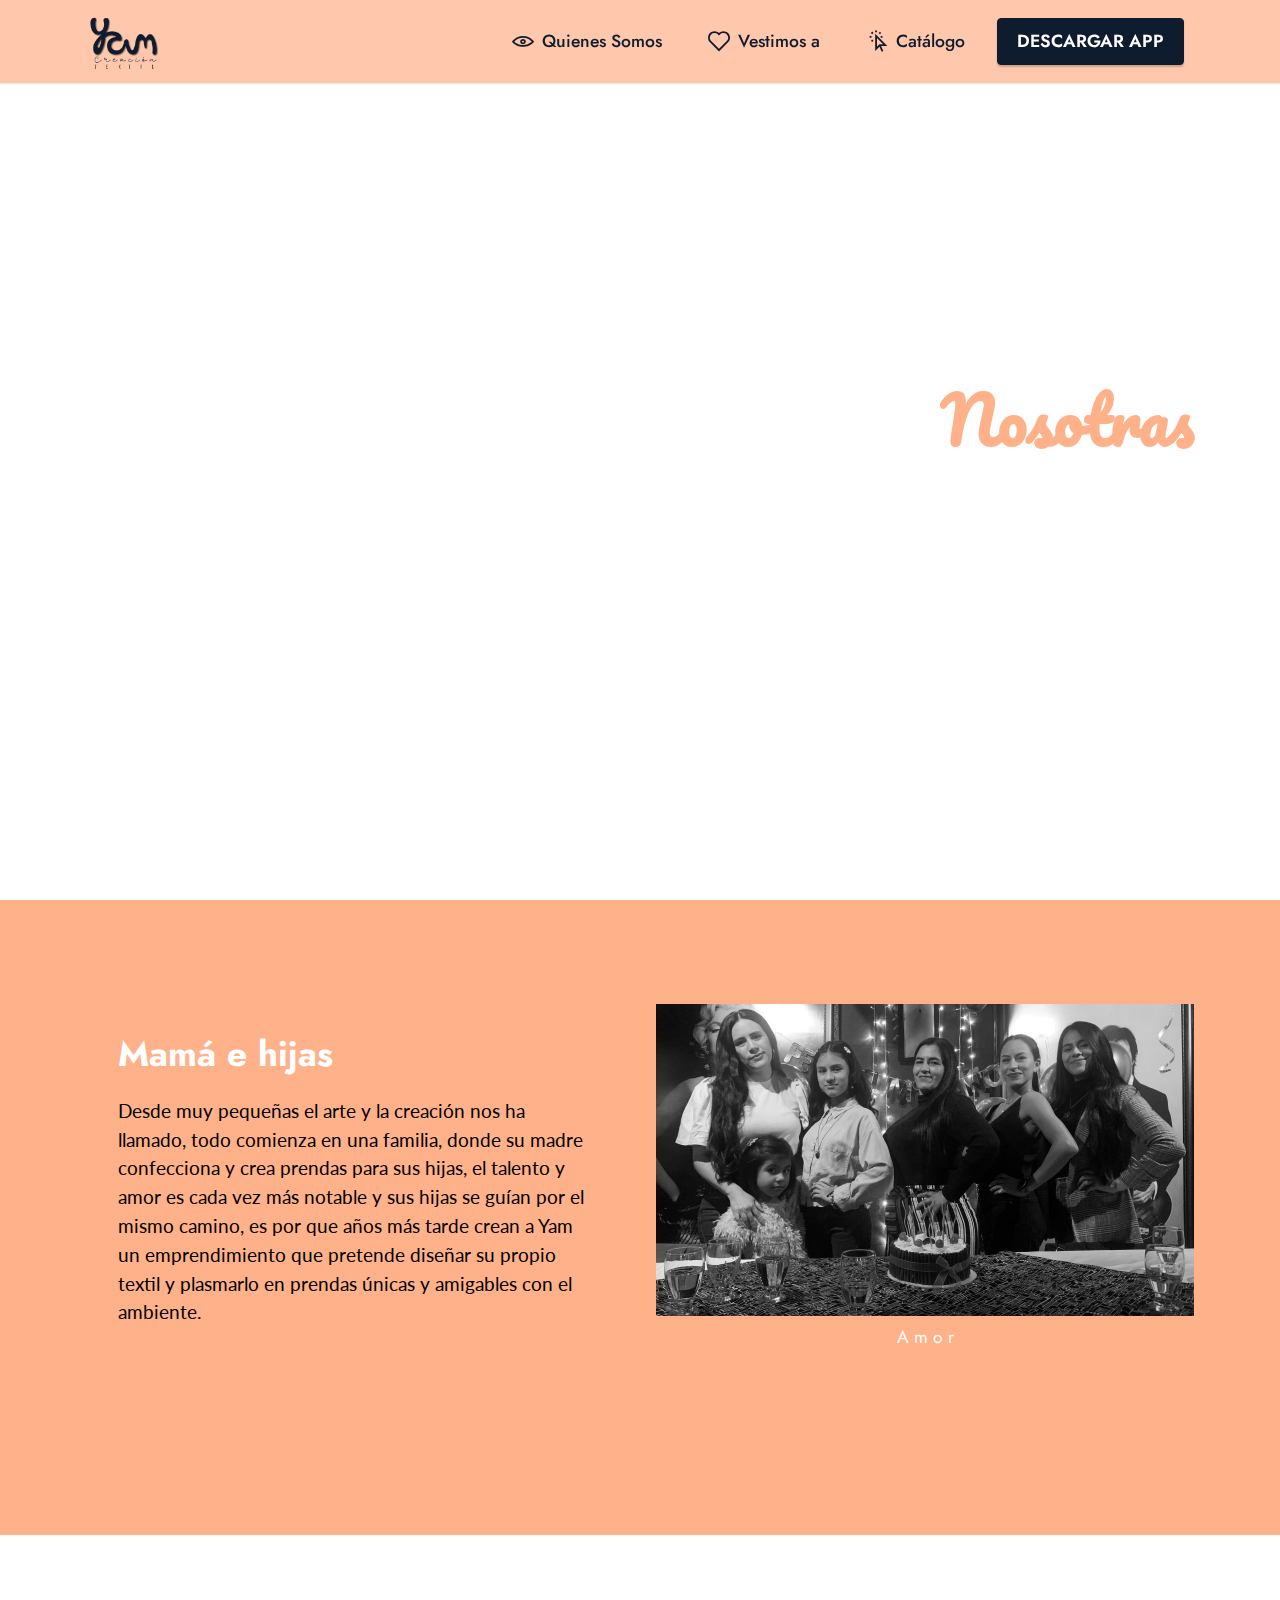
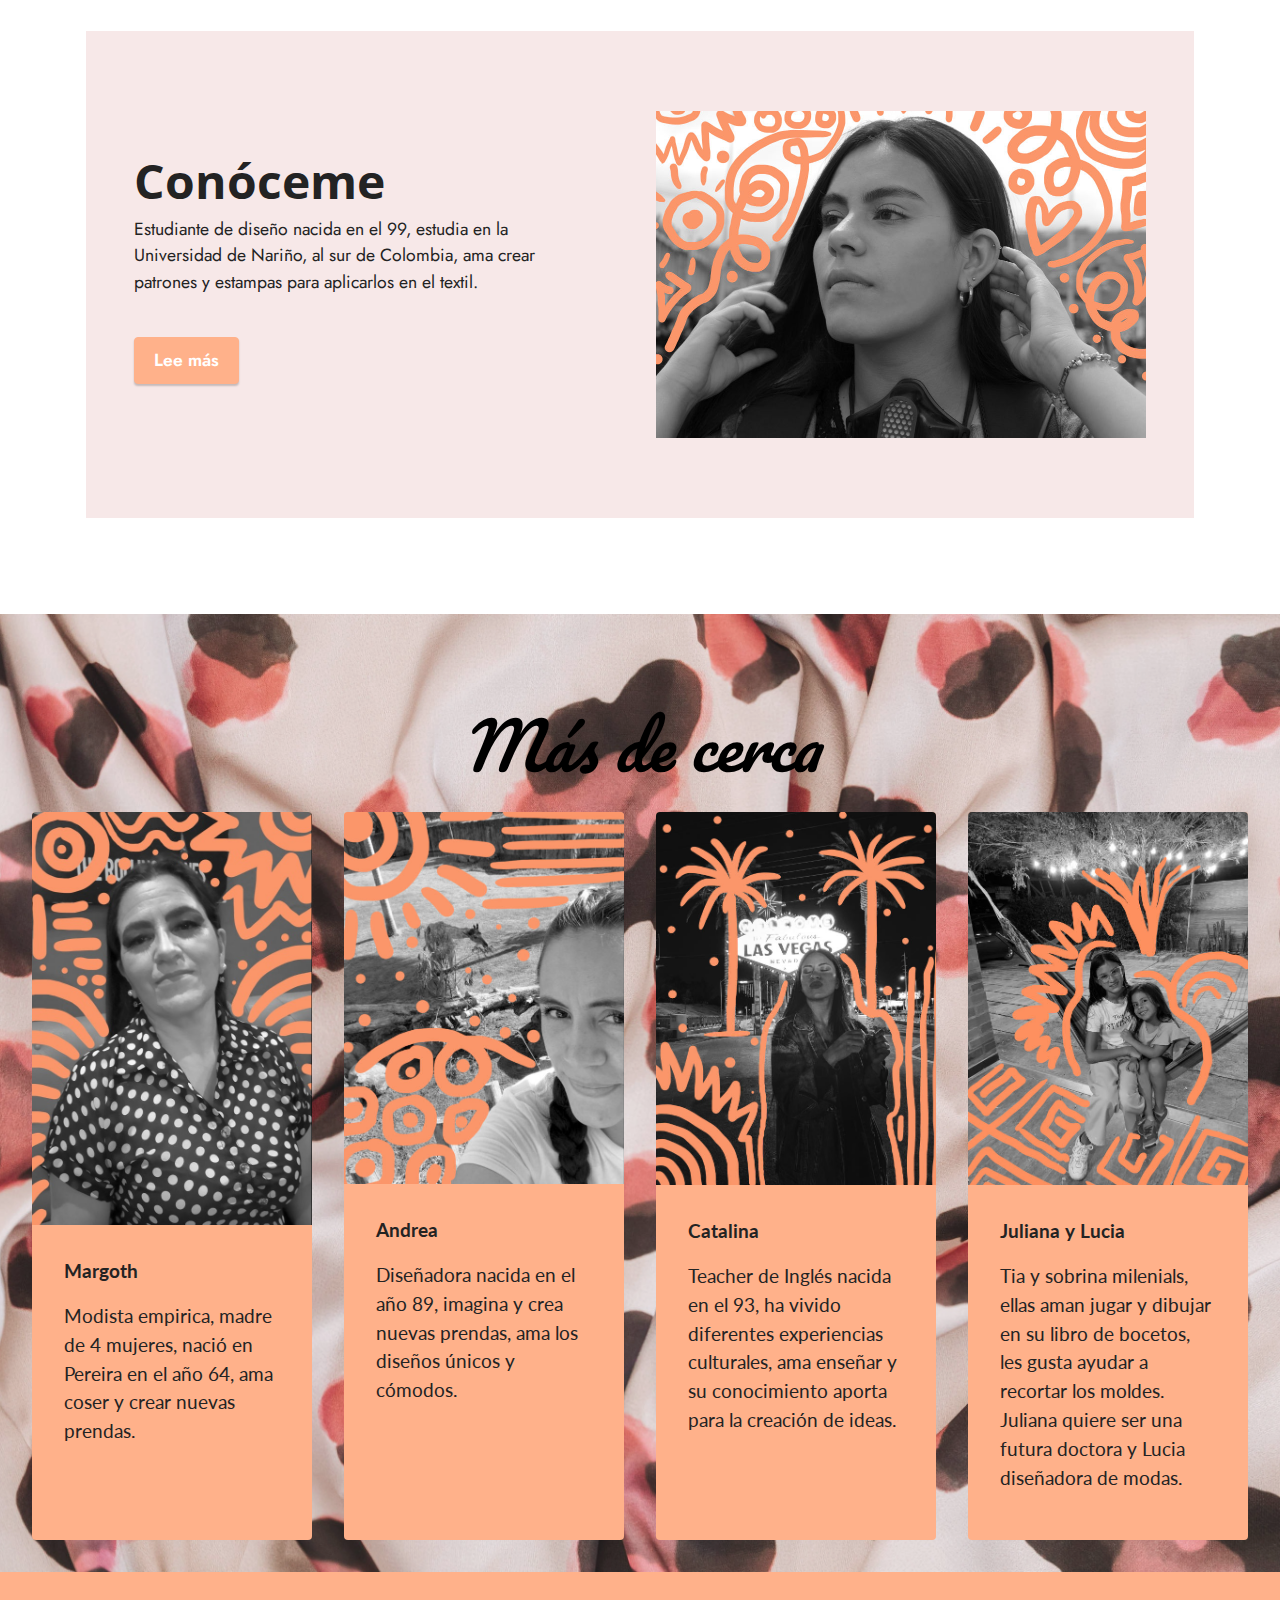
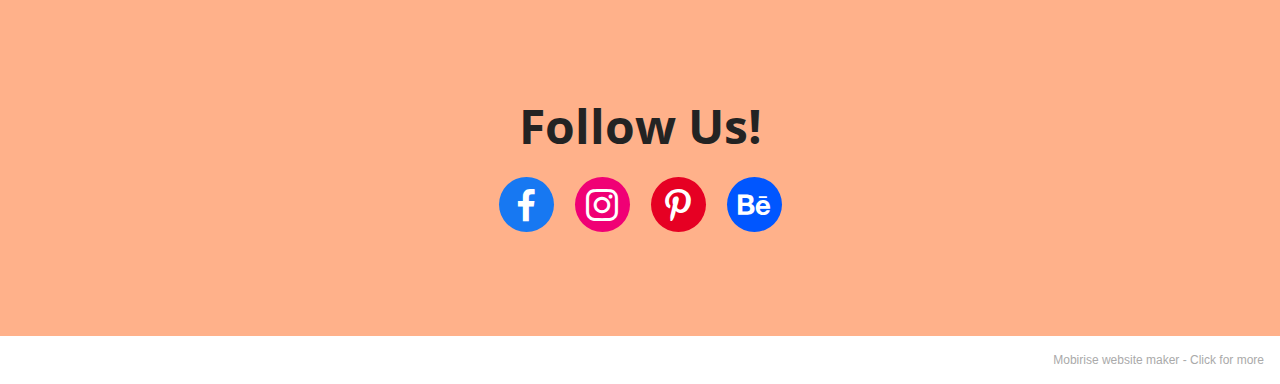
==== commit 97b054bd: "create github pages" ====
--- a/page1.html
+++ b/page1.html
@@ -19,12 +19,14 @@
   <link rel="stylesheet" href="assets/dropdown/css/style.css">
   <link rel="stylesheet" href="assets/socicon/css/styles.css">
   <link rel="stylesheet" href="assets/theme/css/style.css">
+  <link rel="preload" href="https://fonts.googleapis.com/css?family=Pacifico:400&display=swap" as="style" onload="this.onload=null;this.rel='stylesheet'">
+  <noscript><link rel="stylesheet" href="https://fonts.googleapis.com/css?family=Pacifico:400&display=swap"></noscript>
   <link rel="preload" href="https://fonts.googleapis.com/css?family=Open+Sans+Condensed:300,300i,700&display=swap" as="style" onload="this.onload=null;this.rel='stylesheet'">
   <noscript><link rel="stylesheet" href="https://fonts.googleapis.com/css?family=Open+Sans+Condensed:300,300i,700&display=swap"></noscript>
   <link rel="preload" href="https://fonts.googleapis.com/css?family=Jost:100,200,300,400,500,600,700,800,900,100i,200i,300i,400i,500i,600i,700i,800i,900i&display=swap" as="style" onload="this.onload=null;this.rel='stylesheet'">
   <noscript><link rel="stylesheet" href="https://fonts.googleapis.com/css?family=Jost:100,200,300,400,500,600,700,800,900,100i,200i,300i,400i,500i,600i,700i,800i,900i&display=swap"></noscript>
-  <link rel="preload" href="https://fonts.googleapis.com/css?family=Crimson+Text:400,400i,600,600i,700,700i&display=swap" as="style" onload="this.onload=null;this.rel='stylesheet'">
-  <noscript><link rel="stylesheet" href="https://fonts.googleapis.com/css?family=Crimson+Text:400,400i,600,600i,700,700i&display=swap"></noscript>
+  <link rel="preload" href="https://fonts.googleapis.com/css?family=Lato:100,100i,300,300i,400,400i,700,700i,900,900i&display=swap" as="style" onload="this.onload=null;this.rel='stylesheet'">
+  <noscript><link rel="stylesheet" href="https://fonts.googleapis.com/css?family=Lato:100,100i,300,300i,400,400i,700,700i,900,900i&display=swap"></noscript>
   <link rel="preload" as="style" href="assets/mobirise/css/mbr-additional.css"><link rel="stylesheet" href="assets/mobirise/css/mbr-additional.css" type="text/css">
   
   
@@ -39,11 +41,11 @@
         <div class="container">
             <div class="navbar-brand">
                 <span class="navbar-logo">
-                    <a href="https://mobiri.se">
+                    <a href="index.html">
                         <img src="assets/images/logo-png-mesa-de-trabajo-1-156x156.png" alt="Mobirise" style="height: 3.8rem;">
                     </a>
                 </span>
-                <span class="navbar-caption-wrap"><a class="navbar-caption text-white display-7" href="https://mobiri.se"><span class="mobi-mbri mobi-mbri-hearth mbr-iconfont mbr-iconfont-btn"></span>home</a></span>
+                
             </div>
             <button class="navbar-toggler" type="button" data-toggle="collapse" data-bs-toggle="collapse" data-target="#navbarSupportedContent" data-bs-target="#navbarSupportedContent" aria-controls="navbarNavAltMarkup" aria-expanded="false" aria-label="Toggle navigation">
                 <div class="hamburger">
@@ -54,21 +56,11 @@
                 </div>
             </button>
             <div class="collapse navbar-collapse" id="navbarSupportedContent">
-                <ul class="navbar-nav nav-dropdown nav-right" data-app-modern-menu="true"><li class="nav-item"><a class="nav-link link text-black text-primary display-7" href="page1.html"><span class="mobi-mbri mobi-mbri-preview mbr-iconfont mbr-iconfont-btn"></span>Quienes Somos</a></li>
-                    <li class="nav-item"><a class="nav-link link text-black text-primary display-7" href="page3.html"><span class="mobi-mbri mobi-mbri-cursor-click mbr-iconfont mbr-iconfont-btn"></span>Catálogo</a></li><li class="nav-item"><a class="nav-link link text-black text-primary display-7" href="page2.html"><span class="mobi-mbri mobi-mbri-hearth mbr-iconfont mbr-iconfont-btn"></span>Vestimos a</a></li></ul>
-                <div class="icons-menu">
-                    <a class="iconfont-wrapper" href="https://www.behance.net/paolacarolinaym" target="_blank">
-                        <span class="p-2 mbr-iconfont socicon-behance socicon"></span>
-                    </a>
-                    <a class="iconfont-wrapper" href="https://mobiri.se" target="_blank">
-                        <span class="p-2 mbr-iconfont mbrib-shopping-cart"></span>
-                    </a>
-                    <a class="iconfont-wrapper" href="https://www.instagram.com/pcymontoya/?hl=es-la" target="_blank">
-                        <span class="p-2 mbr-iconfont socicon-instagram socicon"></span>
-                    </a>
-                    
-                </div>
-                
+                <ul class="navbar-nav nav-dropdown" data-app-modern-menu="true"><li class="nav-item"><a class="nav-link link text-primary display-4" href="#" data-bs-toggle="dropdown" data-bs-auto-close="outside" aria-expanded="false"><span class="mobi-mbri mobi-mbri-preview mbr-iconfont mbr-iconfont-btn"></span>Quienes Somos</a></li>
+                    <li class="nav-item"><a class="nav-link link text-primary display-4" href="page2.html"><span class="mobi-mbri mobi-mbri-hearth mbr-iconfont mbr-iconfont-btn"></span>Vestimos a</a></li><li class="nav-item"><a class="nav-link link text-primary display-4" href="page3.html"><span class="mobi-mbri mobi-mbri-cursor-click mbr-iconfont mbr-iconfont-btn"></span>Catálogo</a></li></ul>
+                
+                <div class="navbar-buttons mbr-section-btn"><a class="btn btn-primary display-4" href="https://mobiri.se">
+                        DESCARGAR APP</a></div>
             </div>
         </div>
     </nav>
@@ -253,7 +245,7 @@
             </div>
         </div>
     </div>
-</section><section style="background-color: #fff; font-family: -apple-system, BlinkMacSystemFont, 'Segoe UI', 'Roboto', 'Helvetica Neue', Arial, sans-serif; color:#aaa; font-size:12px; padding: 0; align-items: center; display: flex;"><a href="https://mobirise.site/k" style="flex: 1 1; height: 3rem; padding-left: 1rem;"></a><p style="flex: 0 0 auto; margin:0; padding-right:1rem;"><a href="https://mobirise.site/d" style="color:#aaa;">The website</a> was made with Mobirise</p></section><script src="assets/bootstrap/js/bootstrap.bundle.min.js"></script>  <script src="assets/smoothscroll/smooth-scroll.js"></script>  <script src="assets/ytplayer/index.js"></script>  <script src="assets/vimeoplayer/player.js"></script>  <script src="assets/dropdown/js/navbar-dropdown.js"></script>  <script src="assets/theme/js/script.js"></script>  
+</section><section style="background-color: #fff; font-family: -apple-system, BlinkMacSystemFont, 'Segoe UI', 'Roboto', 'Helvetica Neue', Arial, sans-serif; color:#aaa; font-size:12px; padding: 0; align-items: center; display: flex;"><a href="https://mobirise.site/j" style="flex: 1 1; height: 3rem; padding-left: 1rem;"></a><p style="flex: 0 0 auto; margin:0; padding-right:1rem;">Mobirise website maker - <a href="https://mobirise.site/o" style="color:#aaa;">Click for more</a></p></section><script src="assets/bootstrap/js/bootstrap.bundle.min.js"></script>  <script src="assets/smoothscroll/smooth-scroll.js"></script>  <script src="assets/ytplayer/index.js"></script>  <script src="assets/vimeoplayer/player.js"></script>  <script src="assets/dropdown/js/navbar-dropdown.js"></script>  <script src="assets/theme/js/script.js"></script>  
   
   
 </body>
--- a/assets/mobirise/css/mbr-additional.css
+++ b/assets/mobirise/css/mbr-additional.css
@@ -2,15 +2,15 @@
   font-family: Jost;
 }
 .display-1 {
+  font-family: 'Pacifico', handwriting;
+  font-size: 4rem;
+  line-height: 1.1;
+}
+.display-1 > .mbr-iconfont {
+  font-size: 5rem;
+}
+.display-2 {
   font-family: 'Open Sans Condensed', sans-serif;
-  font-size: 4.6rem;
-  line-height: 1.1;
-}
-.display-1 > .mbr-iconfont {
-  font-size: 5.75rem;
-}
-.display-2 {
-  font-family: 'Jost', sans-serif;
   font-size: 3rem;
   line-height: 1.1;
 }
@@ -34,7 +34,7 @@
   font-size: 2.75rem;
 }
 .display-7 {
-  font-family: 'Crimson Text', serif;
+  font-family: 'Lato', sans-serif;
   font-size: 1.2rem;
   line-height: 1.5;
 }
@@ -48,14 +48,14 @@
 /* 0.65 - min scale variable, may vary */
 @media (max-width: 992px) {
   .display-1 {
-    font-size: 3.68rem;
+    font-size: 3.2rem;
   }
 }
 @media (max-width: 768px) {
   .display-1 {
-    font-size: 3.22rem;
-    font-size: calc( 2.26rem + (4.6 - 2.26) * ((100vw - 20rem) / (48 - 20)));
-    line-height: calc( 1.1 * (2.26rem + (4.6 - 2.26) * ((100vw - 20rem) / (48 - 20))));
+    font-size: 2.8rem;
+    font-size: calc( 2.05rem + (4 - 2.05) * ((100vw - 20rem) / (48 - 20)));
+    line-height: calc( 1.1 * (2.05rem + (4 - 2.05) * ((100vw - 20rem) / (48 - 20))));
   }
   .display-2 {
     font-size: 2.4rem;
@@ -96,7 +96,7 @@
   border-radius: 4px;
 }
 .bg-primary {
-  background-color: #ffffff !important;
+  background-color: #0f1c2e !important;
 }
 .bg-success {
   background-color: #40b0bf !important;
@@ -108,29 +108,29 @@
   background-color: #ffe161 !important;
 }
 .bg-danger {
-  background-color: #ff9966 !important;
+  background-color: #ffb18a !important;
 }
 .btn-primary,
 .btn-primary:active {
-  background-color: #ffffff !important;
-  border-color: #ffffff !important;
-  color: #808080 !important;
+  background-color: #0f1c2e !important;
+  border-color: #0f1c2e !important;
+  color: #ffffff !important;
   box-shadow: 0 2px 2px 0 rgba(0, 0, 0, 0.2);
 }
 .btn-primary:hover,
 .btn-primary:focus,
 .btn-primary.focus,
 .btn-primary.active {
-  color: #545454 !important;
-  background-color: #d4d4d4 !important;
-  border-color: #d4d4d4 !important;
+  color: #ffffff !important;
+  background-color: #000000 !important;
+  border-color: #000000 !important;
   box-shadow: 0 2px 5px 0 rgba(0, 0, 0, 0.2);
 }
 .btn-primary.disabled,
 .btn-primary:disabled {
-  color: #808080 !important;
-  background-color: #d4d4d4 !important;
-  border-color: #d4d4d4 !important;
+  color: #ffffff !important;
+  background-color: #000000 !important;
+  border-color: #000000 !important;
 }
 .btn-secondary,
 .btn-secondary:active {
@@ -222,8 +222,8 @@
 }
 .btn-danger,
 .btn-danger:active {
-  background-color: #ff9966 !important;
-  border-color: #ff9966 !important;
+  background-color: #ffb18a !important;
+  border-color: #ffb18a !important;
   color: #ffffff !important;
   box-shadow: 0 2px 2px 0 rgba(0, 0, 0, 0.2);
 }
@@ -232,15 +232,15 @@
 .btn-danger.focus,
 .btn-danger.active {
   color: #ffffff !important;
-  background-color: #ff5f0f !important;
-  border-color: #ff5f0f !important;
+  background-color: #ff7733 !important;
+  border-color: #ff7733 !important;
   box-shadow: 0 2px 5px 0 rgba(0, 0, 0, 0.2);
 }
 .btn-danger.disabled,
 .btn-danger:disabled {
   color: #ffffff !important;
-  background-color: #ff5f0f !important;
-  border-color: #ff5f0f !important;
+  background-color: #ff7733 !important;
+  border-color: #ff7733 !important;
 }
 .btn-white,
 .btn-white:active {
@@ -290,22 +290,22 @@
 .btn-primary-outline:active {
   background-color: transparent !important;
   border-color: transparent;
-  color: #ffffff;
+  color: #0f1c2e;
 }
 .btn-primary-outline:hover,
 .btn-primary-outline:focus,
 .btn-primary-outline.focus,
 .btn-primary-outline.active {
-  color: #d4d4d4 !important;
+  color: #000000 !important;
   background-color: transparent!important;
   border-color: transparent!important;
   box-shadow: none!important;
 }
 .btn-primary-outline.disabled,
 .btn-primary-outline:disabled {
-  color: #808080 !important;
-  background-color: #ffffff !important;
-  border-color: #ffffff !important;
+  color: #ffffff !important;
+  background-color: #0f1c2e !important;
+  border-color: #0f1c2e !important;
 }
 .btn-secondary-outline,
 .btn-secondary-outline:active {
@@ -395,13 +395,13 @@
 .btn-danger-outline:active {
   background-color: transparent !important;
   border-color: transparent;
-  color: #ff9966;
+  color: #ffb18a;
 }
 .btn-danger-outline:hover,
 .btn-danger-outline:focus,
 .btn-danger-outline.focus,
 .btn-danger-outline.active {
-  color: #ff5f0f !important;
+  color: #ff7733 !important;
   background-color: transparent!important;
   border-color: transparent!important;
   box-shadow: none!important;
@@ -409,8 +409,8 @@
 .btn-danger-outline.disabled,
 .btn-danger-outline:disabled {
   color: #ffffff !important;
-  background-color: #ff9966 !important;
-  border-color: #ff9966 !important;
+  background-color: #ffb18a !important;
+  border-color: #ffb18a !important;
 }
 .btn-black-outline,
 .btn-black-outline:active {
@@ -455,7 +455,7 @@
   border-color: #fafafa !important;
 }
 .text-primary {
-  color: #ffffff !important;
+  color: #0f1c2e !important;
 }
 .text-secondary {
   color: #e43f3f !important;
@@ -470,7 +470,7 @@
   color: #ffe161 !important;
 }
 .text-danger {
-  color: #ff9966 !important;
+  color: #ffb18a !important;
 }
 .text-white {
   color: #fafafa !important;
@@ -481,7 +481,7 @@
 a.text-primary:hover,
 a.text-primary:focus,
 a.text-primary.active {
-  color: #cccccc !important;
+  color: #000000 !important;
 }
 a.text-secondary:hover,
 a.text-secondary:focus,
@@ -506,7 +506,7 @@
 a.text-danger:hover,
 a.text-danger:focus,
 a.text-danger.active {
-  color: #ff5500 !important;
+  color: #ff6d24 !important;
 }
 a.text-white:hover,
 a.text-white:focus,
@@ -532,7 +532,7 @@
   background-position: 0px 1.2em;
 }
 .nav-tabs .nav-link.active {
-  color: #ffffff;
+  color: #0f1c2e;
 }
 .nav-tabs .nav-link:not(.active) {
   color: #232323;
@@ -547,23 +547,23 @@
   background-color: #ffe161;
 }
 .alert-danger {
-  background-color: #ff9966;
+  background-color: #ffb18a;
 }
 .mbr-gallery-filter li.active .btn {
-  background-color: #ffffff;
-  border-color: #ffffff;
-  color: #8c8c8c;
+  background-color: #0f1c2e;
+  border-color: #0f1c2e;
+  color: #ffffff;
 }
 .mbr-gallery-filter li.active .btn:focus {
   box-shadow: none;
 }
 a,
 a:hover {
-  color: #ffffff;
+  color: #0f1c2e;
 }
 .mbr-plan-header.bg-primary .mbr-plan-subtitle,
 .mbr-plan-header.bg-primary .mbr-plan-price-desc {
-  color: #ffffff;
+  color: #bacde8;
 }
 .mbr-plan-header.bg-success .mbr-plan-subtitle,
 .mbr-plan-header.bg-success .mbr-plan-price-desc {
@@ -597,7 +597,7 @@
 .form-control:hover,
 .form-control:focus {
   box-shadow: rgba(0, 0, 0, 0.07) 0px 1px 1px 0px, rgba(0, 0, 0, 0.07) 0px 1px 3px 0px, rgba(0, 0, 0, 0.03) 0px 0px 0px 1px;
-  border-color: #ffffff !important;
+  border-color: #0f1c2e !important;
 }
 .form-control:-webkit-input-placeholder {
   font-family: 'Jost', sans-serif;
@@ -609,19 +609,19 @@
   font-size: 1.375rem;
 }
 blockquote {
-  border-color: #ffffff;
+  border-color: #0f1c2e;
 }
 /* Forms */
 .jq-selectbox li:hover,
 .jq-selectbox li.selected {
-  background-color: #ffffff;
-  color: #000000;
+  background-color: #0f1c2e;
+  color: #ffffff;
 }
 .jq-number__spin {
   transition: 0.25s ease;
 }
 .jq-number__spin:hover {
-  border-color: #ffffff;
+  border-color: #0f1c2e;
 }
 .jq-selectbox .jq-selectbox__trigger-arrow,
 .jq-number__spin.minus:after,
@@ -633,14 +633,14 @@
 .jq-selectbox:hover .jq-selectbox__trigger-arrow,
 .jq-number__spin.minus:hover:after,
 .jq-number__spin.plus:hover:after {
-  border-top-color: #ffffff;
-  border-bottom-color: #ffffff;
+  border-top-color: #0f1c2e;
+  border-bottom-color: #0f1c2e;
 }
 .xdsoft_datetimepicker .xdsoft_calendar td.xdsoft_default,
 .xdsoft_datetimepicker .xdsoft_calendar td.xdsoft_current,
 .xdsoft_datetimepicker .xdsoft_timepicker .xdsoft_time_box > div > div.xdsoft_current {
-  color: #000000 !important;
-  background-color: #ffffff !important;
+  color: #ffffff !important;
+  background-color: #0f1c2e !important;
   box-shadow: none !important;
 }
 .xdsoft_datetimepicker .xdsoft_calendar td:hover,
@@ -671,7 +671,7 @@
   top: 50%;
   left: 50%;
   transform: translateX(-50%) translateY(-50%);
-  background-image: url("data:image/svg+xml;charset=UTF-8,%3csvg width='32' height='32' viewBox='0 0 64 64' xmlns='http://www.w3.org/2000/svg' stroke='%23ffffff' %3e%3cg fill='none' fill-rule='evenodd'%3e%3cg transform='translate(16 16)' stroke-width='2'%3e%3ccircle stroke-opacity='.5' cx='16' cy='16' r='16'/%3e%3cpath d='M32 16c0-9.94-8.06-16-16-16'%3e%3canimateTransform attributeName='transform' type='rotate' from='0 16 16' to='360 16 16' dur='1s' repeatCount='indefinite'/%3e%3c/path%3e%3c/g%3e%3c/g%3e%3c/svg%3e");
+  background-image: url("data:image/svg+xml;charset=UTF-8,%3csvg width='32' height='32' viewBox='0 0 64 64' xmlns='http://www.w3.org/2000/svg' stroke='%230f1c2e' %3e%3cg fill='none' fill-rule='evenodd'%3e%3cg transform='translate(16 16)' stroke-width='2'%3e%3ccircle stroke-opacity='.5' cx='16' cy='16' r='16'/%3e%3cpath d='M32 16c0-9.94-8.06-16-16-16'%3e%3canimateTransform attributeName='transform' type='rotate' from='0 16 16' to='360 16 16' dur='1s' repeatCount='indefinite'/%3e%3c/path%3e%3c/g%3e%3c/g%3e%3c/svg%3e");
 }
 section.lazy-placeholder:after {
   opacity: 0.5;
@@ -682,38 +682,39 @@
 a {
   transition: color 0.6s;
 }
-.cid-sOSKD4jmPM {
-  background-image: url("../../../assets/images/11-mesa-de-trabajo-1-2000x854.png");
-}
-.cid-sLQEb0svh9 {
-  padding-top: 6rem;
-  padding-bottom: 6rem;
-  background-color: #0f1c2e;
+.cid-sOSKD4jmPM .mbr-text,
+.cid-sOSKD4jmPM .mbr-section-btn {
+  color: #ffb18a;
+  text-align: right;
+}
+.cid-sP5Met7u9B {
+  background-color: #ffffff;
+}
+.cid-sP5Met7u9B .row {
+  flex-direction: row-reverse;
 }
 @media (max-width: 991px) {
-  .cid-sLQEb0svh9 .image-wrapper {
-    margin-bottom: 1rem;
-  }
-}
-.cid-sLQEb0svh9 img {
+  .cid-sP5Met7u9B .image-wrapper {
+    margin-bottom: 2rem;
+  }
+}
+.cid-sP5Met7u9B .image-wrapper img {
   width: 100%;
+  object-fit: cover;
 }
 @media (min-width: 992px) {
-  .cid-sLQEb0svh9 .text-wrapper {
-    padding: 2rem;
-  }
-}
-.cid-sLQEb0svh9 .mbr-section-title {
-  color: #ffffff;
-}
-.cid-sLQEb0svh9 .mbr-text {
-  color: #ffffff;
+  .cid-sP5Met7u9B .text-wrapper {
+    padding: 0 2rem;
+  }
+}
+@media (max-width: 768px) {
+  .cid-sP5Met7u9B .text-wrapper {
+    margin-bottom: 2rem;
+  }
 }
 .cid-sOTEqeoFwb {
   z-index: 1000;
   width: 100%;
-  position: relative;
-  min-height: 60px;
 }
 .cid-sOTEqeoFwb nav.navbar {
   position: fixed;
@@ -743,7 +744,7 @@
 }
 .cid-sOTEqeoFwb .dropdown-item:hover,
 .cid-sOTEqeoFwb .dropdown-item:focus {
-  background: #ffffff !important;
+  background: #0f1c2e !important;
   color: white !important;
 }
 .cid-sOTEqeoFwb .nav-dropdown .link {
@@ -806,7 +807,7 @@
   min-height: 77px;
   transition: all .3s;
   border-bottom: 1px solid transparent;
-  background: #ffb18a;
+  background: rgba(255, 177, 138, 0.7);
 }
 .cid-sOTEqeoFwb .navbar:not(.navbar-short) {
   border-bottom: 1px solid #e6e6e6;
@@ -1050,6 +1051,13 @@
     max-width: calc(100% + 2rem);
     left: -1rem;
   }
+}
+.cid-sOZOS77qr7 {
+  padding-top: 6rem;
+  padding-bottom: 6rem;
+}
+.cid-sOZOS77qr7 .mbr-section-title {
+  color: #ffffff;
 }
 .cid-sOUD58NmcO {
   padding-top: 0rem;
@@ -1161,6 +1169,9 @@
 .cid-sOUD58NmcO H5 {
   color: #ffffff;
 }
+.cid-sOUD58NmcO P {
+  color: #ffffff;
+}
 .cid-sOUL9TIU43 {
   padding-top: 10rem;
   padding-bottom: 10rem;
@@ -1169,7 +1180,7 @@
 .cid-sOUL9TIU43 .mbr-iconfont {
   display: block;
   font-size: 5rem;
-  color: #ffffff;
+  color: #0f1c2e;
   margin-bottom: 2rem;
 }
 .cid-sOUL9TIU43 .card-wrapper {
@@ -1329,8 +1340,6 @@
 .cid-sOTEqeoFwb {
   z-index: 1000;
   width: 100%;
-  position: relative;
-  min-height: 60px;
 }
 .cid-sOTEqeoFwb nav.navbar {
   position: fixed;
@@ -1360,7 +1369,7 @@
 }
 .cid-sOTEqeoFwb .dropdown-item:hover,
 .cid-sOTEqeoFwb .dropdown-item:focus {
-  background: #ffffff !important;
+  background: #0f1c2e !important;
   color: white !important;
 }
 .cid-sOTEqeoFwb .nav-dropdown .link {
@@ -1423,7 +1432,7 @@
   min-height: 77px;
   transition: all .3s;
   border-bottom: 1px solid transparent;
-  background: #ffb18a;
+  background: rgba(255, 177, 138, 0.7);
 }
 .cid-sOTEqeoFwb .navbar:not(.navbar-short) {
   border-bottom: 1px solid #e6e6e6;
@@ -1758,8 +1767,6 @@
 .cid-sOTEqeoFwb {
   z-index: 1000;
   width: 100%;
-  position: relative;
-  min-height: 60px;
 }
 .cid-sOTEqeoFwb nav.navbar {
   position: fixed;
@@ -1789,7 +1796,7 @@
 }
 .cid-sOTEqeoFwb .dropdown-item:hover,
 .cid-sOTEqeoFwb .dropdown-item:focus {
-  background: #ffffff !important;
+  background: #0f1c2e !important;
   color: white !important;
 }
 .cid-sOTEqeoFwb .nav-dropdown .link {
@@ -1852,7 +1859,7 @@
   min-height: 77px;
   transition: all .3s;
   border-bottom: 1px solid transparent;
-  background: #ffb18a;
+  background: rgba(255, 177, 138, 0.7);
 }
 .cid-sOTEqeoFwb .navbar:not(.navbar-short) {
   border-bottom: 1px solid #e6e6e6;
@@ -2100,8 +2107,6 @@
 .cid-sOTEqeoFwb {
   z-index: 1000;
   width: 100%;
-  position: relative;
-  min-height: 60px;
 }
 .cid-sOTEqeoFwb nav.navbar {
   position: fixed;
@@ -2131,7 +2136,7 @@
 }
 .cid-sOTEqeoFwb .dropdown-item:hover,
 .cid-sOTEqeoFwb .dropdown-item:focus {
-  background: #ffffff !important;
+  background: #0f1c2e !important;
   color: white !important;
 }
 .cid-sOTEqeoFwb .nav-dropdown .link {
@@ -2194,7 +2199,7 @@
   min-height: 77px;
   transition: all .3s;
   border-bottom: 1px solid transparent;
-  background: #ffb18a;
+  background: rgba(255, 177, 138, 0.7);
 }
 .cid-sOTEqeoFwb .navbar:not(.navbar-short) {
   border-bottom: 1px solid #e6e6e6;
@@ -2452,8 +2457,6 @@
 .cid-sOTEqeoFwb {
   z-index: 1000;
   width: 100%;
-  position: relative;
-  min-height: 60px;
 }
 .cid-sOTEqeoFwb nav.navbar {
   position: fixed;
@@ -2483,7 +2486,7 @@
 }
 .cid-sOTEqeoFwb .dropdown-item:hover,
 .cid-sOTEqeoFwb .dropdown-item:focus {
-  background: #ffffff !important;
+  background: #0f1c2e !important;
   color: white !important;
 }
 .cid-sOTEqeoFwb .nav-dropdown .link {
@@ -2546,7 +2549,7 @@
   min-height: 77px;
   transition: all .3s;
   border-bottom: 1px solid transparent;
-  background: #ffb18a;
+  background: rgba(255, 177, 138, 0.7);
 }
 .cid-sOTEqeoFwb .navbar:not(.navbar-short) {
   border-bottom: 1px solid #e6e6e6;
@@ -2848,3 +2851,346 @@
 .cid-sOUi3Ykt5z .mbr-social-likes {
   color: #ffb18a;
 }
+.cid-sOTEqeoFwb {
+  z-index: 1000;
+  width: 100%;
+}
+.cid-sOTEqeoFwb nav.navbar {
+  position: fixed;
+}
+.cid-sOTEqeoFwb .dropdown-item:before {
+  font-family: Moririse2 !important;
+  content: '\e966';
+  display: inline-block;
+  width: 0;
+  position: absolute;
+  left: 1rem;
+  top: 0.5rem;
+  margin-right: 0.5rem;
+  line-height: 1;
+  font-size: inherit;
+  vertical-align: middle;
+  text-align: center;
+  overflow: hidden;
+  transform: scale(0, 1);
+  transition: all 0.25s ease-in-out;
+}
+.cid-sOTEqeoFwb .dropdown-menu {
+  padding: 0;
+}
+.cid-sOTEqeoFwb .dropdown-item {
+  border-bottom: 1px solid #e6e6e6;
+}
+.cid-sOTEqeoFwb .dropdown-item:hover,
+.cid-sOTEqeoFwb .dropdown-item:focus {
+  background: #0f1c2e !important;
+  color: white !important;
+}
+.cid-sOTEqeoFwb .nav-dropdown .link {
+  padding: 0 0.3em !important;
+  margin: .667em 1em !important;
+}
+.cid-sOTEqeoFwb .nav-dropdown .link.dropdown-toggle::after {
+  margin-left: 0.5rem;
+  margin-top: 0.2rem;
+}
+.cid-sOTEqeoFwb .nav-link {
+  position: relative;
+}
+.cid-sOTEqeoFwb .container {
+  display: flex;
+  margin: auto;
+}
+.cid-sOTEqeoFwb .iconfont-wrapper {
+  color: #000000 !important;
+  font-size: 1.5rem;
+  padding-right: .5rem;
+}
+.cid-sOTEqeoFwb .navbar-caption {
+  padding-right: 4rem;
+}
+.cid-sOTEqeoFwb .dropdown-menu,
+.cid-sOTEqeoFwb .navbar.opened {
+  background: #ffb18a !important;
+}
+.cid-sOTEqeoFwb .nav-item:focus,
+.cid-sOTEqeoFwb .nav-link:focus {
+  outline: none;
+}
+.cid-sOTEqeoFwb .dropdown .dropdown-menu .dropdown-item {
+  width: auto;
+  transition: all 0.25s ease-in-out;
+}
+.cid-sOTEqeoFwb .dropdown .dropdown-menu .dropdown-item::after {
+  right: 0.5rem;
+}
+.cid-sOTEqeoFwb .dropdown .dropdown-menu .dropdown-item .mbr-iconfont {
+  margin-left: -1.8rem;
+  padding-right: 1rem;
+  font-size: inherit;
+}
+.cid-sOTEqeoFwb .dropdown .dropdown-menu .dropdown-item .mbr-iconfont:before {
+  display: inline-block;
+  transform: scale(1, 1);
+  transition: all 0.25s ease-in-out;
+}
+.cid-sOTEqeoFwb .collapsed .dropdown-menu .dropdown-item:before {
+  display: none;
+}
+.cid-sOTEqeoFwb .collapsed .dropdown .dropdown-menu .dropdown-item {
+  padding: 0.235em 1.5em 0.235em 1.5em !important;
+  transition: none;
+  margin: 0 !important;
+}
+.cid-sOTEqeoFwb .navbar {
+  min-height: 77px;
+  transition: all .3s;
+  border-bottom: 1px solid transparent;
+  background: rgba(255, 177, 138, 0.7);
+}
+.cid-sOTEqeoFwb .navbar:not(.navbar-short) {
+  border-bottom: 1px solid #e6e6e6;
+}
+.cid-sOTEqeoFwb .navbar.opened {
+  transition: all .3s;
+}
+.cid-sOTEqeoFwb .navbar .dropdown-item {
+  padding: .5rem 1.8rem;
+}
+.cid-sOTEqeoFwb .navbar .navbar-logo img {
+  width: auto;
+}
+.cid-sOTEqeoFwb .navbar .navbar-collapse {
+  justify-content: flex-end;
+  z-index: 1;
+}
+.cid-sOTEqeoFwb .navbar.collapsed .nav-item .nav-link::before {
+  display: none;
+}
+.cid-sOTEqeoFwb .navbar.collapsed.opened .dropdown-menu {
+  top: 0;
+}
+@media (min-width: 992px) {
+  .cid-sOTEqeoFwb .navbar.collapsed.opened:not(.navbar-short) .navbar-collapse {
+    max-height: calc(98.5vh - 3.8rem);
+  }
+}
+.cid-sOTEqeoFwb .navbar.collapsed .dropdown-menu .dropdown-submenu {
+  left: 0 !important;
+}
+.cid-sOTEqeoFwb .navbar.collapsed .dropdown-menu .dropdown-item:after {
+  right: auto;
+}
+.cid-sOTEqeoFwb .navbar.collapsed .dropdown-menu .dropdown-toggle[data-toggle="dropdown-submenu"]:after {
+  margin-left: 0.5rem;
+  margin-top: 0.2rem;
+  border-top: 0.35em solid;
+  border-right: 0.35em solid transparent;
+  border-left: 0.35em solid transparent;
+  border-bottom: 0;
+  top: 55%;
+}
+.cid-sOTEqeoFwb .navbar.collapsed ul.navbar-nav li {
+  margin: auto;
+}
+.cid-sOTEqeoFwb .navbar.collapsed .dropdown-menu .dropdown-item {
+  padding: .25rem 1.5rem;
+  text-align: center;
+}
+.cid-sOTEqeoFwb .navbar.collapsed .icons-menu {
+  padding-left: 0;
+  padding-right: 0;
+  padding-top: .5rem;
+  padding-bottom: .5rem;
+}
+@media (max-width: 991px) {
+  .cid-sOTEqeoFwb .navbar .nav-item .nav-link::before {
+    display: none;
+  }
+  .cid-sOTEqeoFwb .navbar.opened .dropdown-menu {
+    top: 0;
+  }
+  .cid-sOTEqeoFwb .navbar .dropdown-menu .dropdown-submenu {
+    left: 0 !important;
+  }
+  .cid-sOTEqeoFwb .navbar .dropdown-menu .dropdown-item:after {
+    right: auto;
+  }
+  .cid-sOTEqeoFwb .navbar .dropdown-menu .dropdown-toggle[data-toggle="dropdown-submenu"]:after {
+    margin-left: 0.5rem;
+    margin-top: 0.2rem;
+    border-top: 0.35em solid;
+    border-right: 0.35em solid transparent;
+    border-left: 0.35em solid transparent;
+    border-bottom: 0;
+    top: 55%;
+  }
+  .cid-sOTEqeoFwb .navbar .navbar-logo img {
+    height: 3.8rem !important;
+  }
+  .cid-sOTEqeoFwb .navbar ul.navbar-nav li {
+    margin: auto;
+  }
+  .cid-sOTEqeoFwb .navbar .dropdown-menu .dropdown-item {
+    padding: .25rem 1.5rem !important;
+    text-align: center;
+  }
+  .cid-sOTEqeoFwb .navbar .navbar-brand {
+    flex-shrink: initial;
+    flex-basis: auto;
+    word-break: break-word;
+    padding-right: 2rem;
+  }
+  .cid-sOTEqeoFwb .navbar .navbar-toggler {
+    flex-basis: auto;
+  }
+  .cid-sOTEqeoFwb .navbar .icons-menu {
+    padding-left: 0;
+    padding-top: .5rem;
+    padding-bottom: .5rem;
+  }
+}
+.cid-sOTEqeoFwb .navbar.navbar-short {
+  min-height: 60px;
+}
+.cid-sOTEqeoFwb .navbar.navbar-short .navbar-logo img {
+  height: 3rem !important;
+}
+.cid-sOTEqeoFwb .navbar.navbar-short .navbar-brand {
+  padding: 0;
+}
+.cid-sOTEqeoFwb .navbar-brand {
+  flex-shrink: 0;
+  align-items: center;
+  margin-right: 0;
+  padding: 0;
+  transition: all .3s;
+  word-break: break-word;
+  z-index: 1;
+}
+.cid-sOTEqeoFwb .navbar-brand .navbar-caption {
+  line-height: inherit !important;
+}
+.cid-sOTEqeoFwb .navbar-brand .navbar-logo a {
+  outline: none;
+}
+.cid-sOTEqeoFwb .dropdown-item.active,
+.cid-sOTEqeoFwb .dropdown-item:active {
+  background-color: transparent;
+}
+.cid-sOTEqeoFwb .navbar-expand-lg .navbar-nav .nav-link {
+  padding: 0;
+}
+.cid-sOTEqeoFwb .nav-dropdown .link.dropdown-toggle {
+  margin-right: 1.667em;
+}
+.cid-sOTEqeoFwb .nav-dropdown .link.dropdown-toggle[aria-expanded="true"] {
+  margin-right: 0;
+  padding: 0.667em 1.667em;
+}
+.cid-sOTEqeoFwb .navbar.navbar-expand-lg .dropdown .dropdown-menu {
+  background: #ffb18a;
+}
+.cid-sOTEqeoFwb .navbar.navbar-expand-lg .dropdown .dropdown-menu .dropdown-submenu {
+  margin: 0;
+  left: 100%;
+}
+.cid-sOTEqeoFwb .navbar .dropdown.open > .dropdown-menu {
+  display: block;
+}
+.cid-sOTEqeoFwb ul.navbar-nav {
+  flex-wrap: wrap;
+}
+.cid-sOTEqeoFwb .navbar-buttons {
+  text-align: center;
+  min-width: 170px;
+}
+.cid-sOTEqeoFwb button.navbar-toggler {
+  outline: none;
+  width: 31px;
+  height: 20px;
+  cursor: pointer;
+  transition: all .2s;
+  position: relative;
+  align-self: center;
+}
+.cid-sOTEqeoFwb button.navbar-toggler .hamburger span {
+  position: absolute;
+  right: 0;
+  width: 30px;
+  height: 2px;
+  border-right: 5px;
+  background-color: currentColor;
+}
+.cid-sOTEqeoFwb button.navbar-toggler .hamburger span:nth-child(1) {
+  top: 0;
+  transition: all .2s;
+}
+.cid-sOTEqeoFwb button.navbar-toggler .hamburger span:nth-child(2) {
+  top: 8px;
+  transition: all .15s;
+}
+.cid-sOTEqeoFwb button.navbar-toggler .hamburger span:nth-child(3) {
+  top: 8px;
+  transition: all .15s;
+}
+.cid-sOTEqeoFwb button.navbar-toggler .hamburger span:nth-child(4) {
+  top: 16px;
+  transition: all .2s;
+}
+.cid-sOTEqeoFwb nav.opened .hamburger span:nth-child(1) {
+  top: 8px;
+  width: 0;
+  opacity: 0;
+  right: 50%;
+  transition: all .2s;
+}
+.cid-sOTEqeoFwb nav.opened .hamburger span:nth-child(2) {
+  transform: rotate(45deg);
+  transition: all .25s;
+}
+.cid-sOTEqeoFwb nav.opened .hamburger span:nth-child(3) {
+  transform: rotate(-45deg);
+  transition: all .25s;
+}
+.cid-sOTEqeoFwb nav.opened .hamburger span:nth-child(4) {
+  top: 8px;
+  width: 0;
+  opacity: 0;
+  right: 50%;
+  transition: all .2s;
+}
+.cid-sOTEqeoFwb .navbar-dropdown {
+  padding: .5rem 1rem;
+  position: fixed;
+}
+.cid-sOTEqeoFwb a.nav-link {
+  display: flex;
+  align-items: center;
+  justify-content: center;
+}
+.cid-sOTEqeoFwb .icons-menu {
+  flex-wrap: nowrap;
+  display: flex;
+  justify-content: center;
+  padding-left: 1rem;
+  padding-right: 1rem;
+  padding-top: 0.3rem;
+  text-align: center;
+}
+@media screen and (-ms-high-contrast: active), (-ms-high-contrast: none) {
+  .cid-sOTEqeoFwb .navbar {
+    height: 77px;
+  }
+  .cid-sOTEqeoFwb .navbar.opened {
+    height: auto;
+  }
+  .cid-sOTEqeoFwb .nav-item .nav-link:hover::before {
+    width: 175%;
+    max-width: calc(100% + 2rem);
+    left: -1rem;
+  }
+}
+.cid-sOZPzwJkpG {
+  background-image: url("../../../assets/images/background6.jpg");
+}
--- a/assets/mobirise/css/mbr-additional.css
+++ b/assets/mobirise/css/mbr-additional.css
@@ -2,15 +2,15 @@
   font-family: Jost;
 }
 .display-1 {
+  font-family: 'Pacifico', handwriting;
+  font-size: 4rem;
+  line-height: 1.1;
+}
+.display-1 > .mbr-iconfont {
+  font-size: 5rem;
+}
+.display-2 {
   font-family: 'Open Sans Condensed', sans-serif;
-  font-size: 4.6rem;
-  line-height: 1.1;
-}
-.display-1 > .mbr-iconfont {
-  font-size: 5.75rem;
-}
-.display-2 {
-  font-family: 'Jost', sans-serif;
   font-size: 3rem;
   line-height: 1.1;
 }
@@ -34,7 +34,7 @@
   font-size: 2.75rem;
 }
 .display-7 {
-  font-family: 'Crimson Text', serif;
+  font-family: 'Lato', sans-serif;
   font-size: 1.2rem;
   line-height: 1.5;
 }
@@ -48,14 +48,14 @@
 /* 0.65 - min scale variable, may vary */
 @media (max-width: 992px) {
   .display-1 {
-    font-size: 3.68rem;
+    font-size: 3.2rem;
   }
 }
 @media (max-width: 768px) {
   .display-1 {
-    font-size: 3.22rem;
-    font-size: calc( 2.26rem + (4.6 - 2.26) * ((100vw - 20rem) / (48 - 20)));
-    line-height: calc( 1.1 * (2.26rem + (4.6 - 2.26) * ((100vw - 20rem) / (48 - 20))));
+    font-size: 2.8rem;
+    font-size: calc( 2.05rem + (4 - 2.05) * ((100vw - 20rem) / (48 - 20)));
+    line-height: calc( 1.1 * (2.05rem + (4 - 2.05) * ((100vw - 20rem) / (48 - 20))));
   }
   .display-2 {
     font-size: 2.4rem;
@@ -96,7 +96,7 @@
   border-radius: 4px;
 }
 .bg-primary {
-  background-color: #ffffff !important;
+  background-color: #0f1c2e !important;
 }
 .bg-success {
   background-color: #40b0bf !important;
@@ -108,29 +108,29 @@
   background-color: #ffe161 !important;
 }
 .bg-danger {
-  background-color: #ff9966 !important;
+  background-color: #ffb18a !important;
 }
 .btn-primary,
 .btn-primary:active {
-  background-color: #ffffff !important;
-  border-color: #ffffff !important;
-  color: #808080 !important;
+  background-color: #0f1c2e !important;
+  border-color: #0f1c2e !important;
+  color: #ffffff !important;
   box-shadow: 0 2px 2px 0 rgba(0, 0, 0, 0.2);
 }
 .btn-primary:hover,
 .btn-primary:focus,
 .btn-primary.focus,
 .btn-primary.active {
-  color: #545454 !important;
-  background-color: #d4d4d4 !important;
-  border-color: #d4d4d4 !important;
+  color: #ffffff !important;
+  background-color: #000000 !important;
+  border-color: #000000 !important;
   box-shadow: 0 2px 5px 0 rgba(0, 0, 0, 0.2);
 }
 .btn-primary.disabled,
 .btn-primary:disabled {
-  color: #808080 !important;
-  background-color: #d4d4d4 !important;
-  border-color: #d4d4d4 !important;
+  color: #ffffff !important;
+  background-color: #000000 !important;
+  border-color: #000000 !important;
 }
 .btn-secondary,
 .btn-secondary:active {
@@ -222,8 +222,8 @@
 }
 .btn-danger,
 .btn-danger:active {
-  background-color: #ff9966 !important;
-  border-color: #ff9966 !important;
+  background-color: #ffb18a !important;
+  border-color: #ffb18a !important;
   color: #ffffff !important;
   box-shadow: 0 2px 2px 0 rgba(0, 0, 0, 0.2);
 }
@@ -232,15 +232,15 @@
 .btn-danger.focus,
 .btn-danger.active {
   color: #ffffff !important;
-  background-color: #ff5f0f !important;
-  border-color: #ff5f0f !important;
+  background-color: #ff7733 !important;
+  border-color: #ff7733 !important;
   box-shadow: 0 2px 5px 0 rgba(0, 0, 0, 0.2);
 }
 .btn-danger.disabled,
 .btn-danger:disabled {
   color: #ffffff !important;
-  background-color: #ff5f0f !important;
-  border-color: #ff5f0f !important;
+  background-color: #ff7733 !important;
+  border-color: #ff7733 !important;
 }
 .btn-white,
 .btn-white:active {
@@ -290,22 +290,22 @@
 .btn-primary-outline:active {
   background-color: transparent !important;
   border-color: transparent;
-  color: #ffffff;
+  color: #0f1c2e;
 }
 .btn-primary-outline:hover,
 .btn-primary-outline:focus,
 .btn-primary-outline.focus,
 .btn-primary-outline.active {
-  color: #d4d4d4 !important;
+  color: #000000 !important;
   background-color: transparent!important;
   border-color: transparent!important;
   box-shadow: none!important;
 }
 .btn-primary-outline.disabled,
 .btn-primary-outline:disabled {
-  color: #808080 !important;
-  background-color: #ffffff !important;
-  border-color: #ffffff !important;
+  color: #ffffff !important;
+  background-color: #0f1c2e !important;
+  border-color: #0f1c2e !important;
 }
 .btn-secondary-outline,
 .btn-secondary-outline:active {
@@ -395,13 +395,13 @@
 .btn-danger-outline:active {
   background-color: transparent !important;
   border-color: transparent;
-  color: #ff9966;
+  color: #ffb18a;
 }
 .btn-danger-outline:hover,
 .btn-danger-outline:focus,
 .btn-danger-outline.focus,
 .btn-danger-outline.active {
-  color: #ff5f0f !important;
+  color: #ff7733 !important;
   background-color: transparent!important;
   border-color: transparent!important;
   box-shadow: none!important;
@@ -409,8 +409,8 @@
 .btn-danger-outline.disabled,
 .btn-danger-outline:disabled {
   color: #ffffff !important;
-  background-color: #ff9966 !important;
-  border-color: #ff9966 !important;
+  background-color: #ffb18a !important;
+  border-color: #ffb18a !important;
 }
 .btn-black-outline,
 .btn-black-outline:active {
@@ -455,7 +455,7 @@
   border-color: #fafafa !important;
 }
 .text-primary {
-  color: #ffffff !important;
+  color: #0f1c2e !important;
 }
 .text-secondary {
   color: #e43f3f !important;
@@ -470,7 +470,7 @@
   color: #ffe161 !important;
 }
 .text-danger {
-  color: #ff9966 !important;
+  color: #ffb18a !important;
 }
 .text-white {
   color: #fafafa !important;
@@ -481,7 +481,7 @@
 a.text-primary:hover,
 a.text-primary:focus,
 a.text-primary.active {
-  color: #cccccc !important;
+  color: #000000 !important;
 }
 a.text-secondary:hover,
 a.text-secondary:focus,
@@ -506,7 +506,7 @@
 a.text-danger:hover,
 a.text-danger:focus,
 a.text-danger.active {
-  color: #ff5500 !important;
+  color: #ff6d24 !important;
 }
 a.text-white:hover,
 a.text-white:focus,
@@ -532,7 +532,7 @@
   background-position: 0px 1.2em;
 }
 .nav-tabs .nav-link.active {
-  color: #ffffff;
+  color: #0f1c2e;
 }
 .nav-tabs .nav-link:not(.active) {
   color: #232323;
@@ -547,23 +547,23 @@
   background-color: #ffe161;
 }
 .alert-danger {
-  background-color: #ff9966;
+  background-color: #ffb18a;
 }
 .mbr-gallery-filter li.active .btn {
-  background-color: #ffffff;
-  border-color: #ffffff;
-  color: #8c8c8c;
+  background-color: #0f1c2e;
+  border-color: #0f1c2e;
+  color: #ffffff;
 }
 .mbr-gallery-filter li.active .btn:focus {
   box-shadow: none;
 }
 a,
 a:hover {
-  color: #ffffff;
+  color: #0f1c2e;
 }
 .mbr-plan-header.bg-primary .mbr-plan-subtitle,
 .mbr-plan-header.bg-primary .mbr-plan-price-desc {
-  color: #ffffff;
+  color: #bacde8;
 }
 .mbr-plan-header.bg-success .mbr-plan-subtitle,
 .mbr-plan-header.bg-success .mbr-plan-price-desc {
@@ -597,7 +597,7 @@
 .form-control:hover,
 .form-control:focus {
   box-shadow: rgba(0, 0, 0, 0.07) 0px 1px 1px 0px, rgba(0, 0, 0, 0.07) 0px 1px 3px 0px, rgba(0, 0, 0, 0.03) 0px 0px 0px 1px;
-  border-color: #ffffff !important;
+  border-color: #0f1c2e !important;
 }
 .form-control:-webkit-input-placeholder {
   font-family: 'Jost', sans-serif;
@@ -609,19 +609,19 @@
   font-size: 1.375rem;
 }
 blockquote {
-  border-color: #ffffff;
+  border-color: #0f1c2e;
 }
 /* Forms */
 .jq-selectbox li:hover,
 .jq-selectbox li.selected {
-  background-color: #ffffff;
-  color: #000000;
+  background-color: #0f1c2e;
+  color: #ffffff;
 }
 .jq-number__spin {
   transition: 0.25s ease;
 }
 .jq-number__spin:hover {
-  border-color: #ffffff;
+  border-color: #0f1c2e;
 }
 .jq-selectbox .jq-selectbox__trigger-arrow,
 .jq-number__spin.minus:after,
@@ -633,14 +633,14 @@
 .jq-selectbox:hover .jq-selectbox__trigger-arrow,
 .jq-number__spin.minus:hover:after,
 .jq-number__spin.plus:hover:after {
-  border-top-color: #ffffff;
-  border-bottom-color: #ffffff;
+  border-top-color: #0f1c2e;
+  border-bottom-color: #0f1c2e;
 }
 .xdsoft_datetimepicker .xdsoft_calendar td.xdsoft_default,
 .xdsoft_datetimepicker .xdsoft_calendar td.xdsoft_current,
 .xdsoft_datetimepicker .xdsoft_timepicker .xdsoft_time_box > div > div.xdsoft_current {
-  color: #000000 !important;
-  background-color: #ffffff !important;
+  color: #ffffff !important;
+  background-color: #0f1c2e !important;
   box-shadow: none !important;
 }
 .xdsoft_datetimepicker .xdsoft_calendar td:hover,
@@ -671,7 +671,7 @@
   top: 50%;
   left: 50%;
   transform: translateX(-50%) translateY(-50%);
-  background-image: url("data:image/svg+xml;charset=UTF-8,%3csvg width='32' height='32' viewBox='0 0 64 64' xmlns='http://www.w3.org/2000/svg' stroke='%23ffffff' %3e%3cg fill='none' fill-rule='evenodd'%3e%3cg transform='translate(16 16)' stroke-width='2'%3e%3ccircle stroke-opacity='.5' cx='16' cy='16' r='16'/%3e%3cpath d='M32 16c0-9.94-8.06-16-16-16'%3e%3canimateTransform attributeName='transform' type='rotate' from='0 16 16' to='360 16 16' dur='1s' repeatCount='indefinite'/%3e%3c/path%3e%3c/g%3e%3c/g%3e%3c/svg%3e");
+  background-image: url("data:image/svg+xml;charset=UTF-8,%3csvg width='32' height='32' viewBox='0 0 64 64' xmlns='http://www.w3.org/2000/svg' stroke='%230f1c2e' %3e%3cg fill='none' fill-rule='evenodd'%3e%3cg transform='translate(16 16)' stroke-width='2'%3e%3ccircle stroke-opacity='.5' cx='16' cy='16' r='16'/%3e%3cpath d='M32 16c0-9.94-8.06-16-16-16'%3e%3canimateTransform attributeName='transform' type='rotate' from='0 16 16' to='360 16 16' dur='1s' repeatCount='indefinite'/%3e%3c/path%3e%3c/g%3e%3c/g%3e%3c/svg%3e");
 }
 section.lazy-placeholder:after {
   opacity: 0.5;
@@ -682,38 +682,39 @@
 a {
   transition: color 0.6s;
 }
-.cid-sOSKD4jmPM {
-  background-image: url("../../../assets/images/11-mesa-de-trabajo-1-2000x854.png");
-}
-.cid-sLQEb0svh9 {
-  padding-top: 6rem;
-  padding-bottom: 6rem;
-  background-color: #0f1c2e;
+.cid-sOSKD4jmPM .mbr-text,
+.cid-sOSKD4jmPM .mbr-section-btn {
+  color: #ffb18a;
+  text-align: right;
+}
+.cid-sP5Met7u9B {
+  background-color: #ffffff;
+}
+.cid-sP5Met7u9B .row {
+  flex-direction: row-reverse;
 }
 @media (max-width: 991px) {
-  .cid-sLQEb0svh9 .image-wrapper {
-    margin-bottom: 1rem;
-  }
-}
-.cid-sLQEb0svh9 img {
+  .cid-sP5Met7u9B .image-wrapper {
+    margin-bottom: 2rem;
+  }
+}
+.cid-sP5Met7u9B .image-wrapper img {
   width: 100%;
+  object-fit: cover;
 }
 @media (min-width: 992px) {
-  .cid-sLQEb0svh9 .text-wrapper {
-    padding: 2rem;
-  }
-}
-.cid-sLQEb0svh9 .mbr-section-title {
-  color: #ffffff;
-}
-.cid-sLQEb0svh9 .mbr-text {
-  color: #ffffff;
+  .cid-sP5Met7u9B .text-wrapper {
+    padding: 0 2rem;
+  }
+}
+@media (max-width: 768px) {
+  .cid-sP5Met7u9B .text-wrapper {
+    margin-bottom: 2rem;
+  }
 }
 .cid-sOTEqeoFwb {
   z-index: 1000;
   width: 100%;
-  position: relative;
-  min-height: 60px;
 }
 .cid-sOTEqeoFwb nav.navbar {
   position: fixed;
@@ -743,7 +744,7 @@
 }
 .cid-sOTEqeoFwb .dropdown-item:hover,
 .cid-sOTEqeoFwb .dropdown-item:focus {
-  background: #ffffff !important;
+  background: #0f1c2e !important;
   color: white !important;
 }
 .cid-sOTEqeoFwb .nav-dropdown .link {
@@ -806,7 +807,7 @@
   min-height: 77px;
   transition: all .3s;
   border-bottom: 1px solid transparent;
-  background: #ffb18a;
+  background: rgba(255, 177, 138, 0.7);
 }
 .cid-sOTEqeoFwb .navbar:not(.navbar-short) {
   border-bottom: 1px solid #e6e6e6;
@@ -1050,6 +1051,13 @@
     max-width: calc(100% + 2rem);
     left: -1rem;
   }
+}
+.cid-sOZOS77qr7 {
+  padding-top: 6rem;
+  padding-bottom: 6rem;
+}
+.cid-sOZOS77qr7 .mbr-section-title {
+  color: #ffffff;
 }
 .cid-sOUD58NmcO {
   padding-top: 0rem;
@@ -1161,6 +1169,9 @@
 .cid-sOUD58NmcO H5 {
   color: #ffffff;
 }
+.cid-sOUD58NmcO P {
+  color: #ffffff;
+}
 .cid-sOUL9TIU43 {
   padding-top: 10rem;
   padding-bottom: 10rem;
@@ -1169,7 +1180,7 @@
 .cid-sOUL9TIU43 .mbr-iconfont {
   display: block;
   font-size: 5rem;
-  color: #ffffff;
+  color: #0f1c2e;
   margin-bottom: 2rem;
 }
 .cid-sOUL9TIU43 .card-wrapper {
@@ -1329,8 +1340,6 @@
 .cid-sOTEqeoFwb {
   z-index: 1000;
   width: 100%;
-  position: relative;
-  min-height: 60px;
 }
 .cid-sOTEqeoFwb nav.navbar {
   position: fixed;
@@ -1360,7 +1369,7 @@
 }
 .cid-sOTEqeoFwb .dropdown-item:hover,
 .cid-sOTEqeoFwb .dropdown-item:focus {
-  background: #ffffff !important;
+  background: #0f1c2e !important;
   color: white !important;
 }
 .cid-sOTEqeoFwb .nav-dropdown .link {
@@ -1423,7 +1432,7 @@
   min-height: 77px;
   transition: all .3s;
   border-bottom: 1px solid transparent;
-  background: #ffb18a;
+  background: rgba(255, 177, 138, 0.7);
 }
 .cid-sOTEqeoFwb .navbar:not(.navbar-short) {
   border-bottom: 1px solid #e6e6e6;
@@ -1758,8 +1767,6 @@
 .cid-sOTEqeoFwb {
   z-index: 1000;
   width: 100%;
-  position: relative;
-  min-height: 60px;
 }
 .cid-sOTEqeoFwb nav.navbar {
   position: fixed;
@@ -1789,7 +1796,7 @@
 }
 .cid-sOTEqeoFwb .dropdown-item:hover,
 .cid-sOTEqeoFwb .dropdown-item:focus {
-  background: #ffffff !important;
+  background: #0f1c2e !important;
   color: white !important;
 }
 .cid-sOTEqeoFwb .nav-dropdown .link {
@@ -1852,7 +1859,7 @@
   min-height: 77px;
   transition: all .3s;
   border-bottom: 1px solid transparent;
-  background: #ffb18a;
+  background: rgba(255, 177, 138, 0.7);
 }
 .cid-sOTEqeoFwb .navbar:not(.navbar-short) {
   border-bottom: 1px solid #e6e6e6;
@@ -2100,8 +2107,6 @@
 .cid-sOTEqeoFwb {
   z-index: 1000;
   width: 100%;
-  position: relative;
-  min-height: 60px;
 }
 .cid-sOTEqeoFwb nav.navbar {
   position: fixed;
@@ -2131,7 +2136,7 @@
 }
 .cid-sOTEqeoFwb .dropdown-item:hover,
 .cid-sOTEqeoFwb .dropdown-item:focus {
-  background: #ffffff !important;
+  background: #0f1c2e !important;
   color: white !important;
 }
 .cid-sOTEqeoFwb .nav-dropdown .link {
@@ -2194,7 +2199,7 @@
   min-height: 77px;
   transition: all .3s;
   border-bottom: 1px solid transparent;
-  background: #ffb18a;
+  background: rgba(255, 177, 138, 0.7);
 }
 .cid-sOTEqeoFwb .navbar:not(.navbar-short) {
   border-bottom: 1px solid #e6e6e6;
@@ -2452,8 +2457,6 @@
 .cid-sOTEqeoFwb {
   z-index: 1000;
   width: 100%;
-  position: relative;
-  min-height: 60px;
 }
 .cid-sOTEqeoFwb nav.navbar {
   position: fixed;
@@ -2483,7 +2486,7 @@
 }
 .cid-sOTEqeoFwb .dropdown-item:hover,
 .cid-sOTEqeoFwb .dropdown-item:focus {
-  background: #ffffff !important;
+  background: #0f1c2e !important;
   color: white !important;
 }
 .cid-sOTEqeoFwb .nav-dropdown .link {
@@ -2546,7 +2549,7 @@
   min-height: 77px;
   transition: all .3s;
   border-bottom: 1px solid transparent;
-  background: #ffb18a;
+  background: rgba(255, 177, 138, 0.7);
 }
 .cid-sOTEqeoFwb .navbar:not(.navbar-short) {
   border-bottom: 1px solid #e6e6e6;
@@ -2848,3 +2851,346 @@
 .cid-sOUi3Ykt5z .mbr-social-likes {
   color: #ffb18a;
 }
+.cid-sOTEqeoFwb {
+  z-index: 1000;
+  width: 100%;
+}
+.cid-sOTEqeoFwb nav.navbar {
+  position: fixed;
+}
+.cid-sOTEqeoFwb .dropdown-item:before {
+  font-family: Moririse2 !important;
+  content: '\e966';
+  display: inline-block;
+  width: 0;
+  position: absolute;
+  left: 1rem;
+  top: 0.5rem;
+  margin-right: 0.5rem;
+  line-height: 1;
+  font-size: inherit;
+  vertical-align: middle;
+  text-align: center;
+  overflow: hidden;
+  transform: scale(0, 1);
+  transition: all 0.25s ease-in-out;
+}
+.cid-sOTEqeoFwb .dropdown-menu {
+  padding: 0;
+}
+.cid-sOTEqeoFwb .dropdown-item {
+  border-bottom: 1px solid #e6e6e6;
+}
+.cid-sOTEqeoFwb .dropdown-item:hover,
+.cid-sOTEqeoFwb .dropdown-item:focus {
+  background: #0f1c2e !important;
+  color: white !important;
+}
+.cid-sOTEqeoFwb .nav-dropdown .link {
+  padding: 0 0.3em !important;
+  margin: .667em 1em !important;
+}
+.cid-sOTEqeoFwb .nav-dropdown .link.dropdown-toggle::after {
+  margin-left: 0.5rem;
+  margin-top: 0.2rem;
+}
+.cid-sOTEqeoFwb .nav-link {
+  position: relative;
+}
+.cid-sOTEqeoFwb .container {
+  display: flex;
+  margin: auto;
+}
+.cid-sOTEqeoFwb .iconfont-wrapper {
+  color: #000000 !important;
+  font-size: 1.5rem;
+  padding-right: .5rem;
+}
+.cid-sOTEqeoFwb .navbar-caption {
+  padding-right: 4rem;
+}
+.cid-sOTEqeoFwb .dropdown-menu,
+.cid-sOTEqeoFwb .navbar.opened {
+  background: #ffb18a !important;
+}
+.cid-sOTEqeoFwb .nav-item:focus,
+.cid-sOTEqeoFwb .nav-link:focus {
+  outline: none;
+}
+.cid-sOTEqeoFwb .dropdown .dropdown-menu .dropdown-item {
+  width: auto;
+  transition: all 0.25s ease-in-out;
+}
+.cid-sOTEqeoFwb .dropdown .dropdown-menu .dropdown-item::after {
+  right: 0.5rem;
+}
+.cid-sOTEqeoFwb .dropdown .dropdown-menu .dropdown-item .mbr-iconfont {
+  margin-left: -1.8rem;
+  padding-right: 1rem;
+  font-size: inherit;
+}
+.cid-sOTEqeoFwb .dropdown .dropdown-menu .dropdown-item .mbr-iconfont:before {
+  display: inline-block;
+  transform: scale(1, 1);
+  transition: all 0.25s ease-in-out;
+}
+.cid-sOTEqeoFwb .collapsed .dropdown-menu .dropdown-item:before {
+  display: none;
+}
+.cid-sOTEqeoFwb .collapsed .dropdown .dropdown-menu .dropdown-item {
+  padding: 0.235em 1.5em 0.235em 1.5em !important;
+  transition: none;
+  margin: 0 !important;
+}
+.cid-sOTEqeoFwb .navbar {
+  min-height: 77px;
+  transition: all .3s;
+  border-bottom: 1px solid transparent;
+  background: rgba(255, 177, 138, 0.7);
+}
+.cid-sOTEqeoFwb .navbar:not(.navbar-short) {
+  border-bottom: 1px solid #e6e6e6;
+}
+.cid-sOTEqeoFwb .navbar.opened {
+  transition: all .3s;
+}
+.cid-sOTEqeoFwb .navbar .dropdown-item {
+  padding: .5rem 1.8rem;
+}
+.cid-sOTEqeoFwb .navbar .navbar-logo img {
+  width: auto;
+}
+.cid-sOTEqeoFwb .navbar .navbar-collapse {
+  justify-content: flex-end;
+  z-index: 1;
+}
+.cid-sOTEqeoFwb .navbar.collapsed .nav-item .nav-link::before {
+  display: none;
+}
+.cid-sOTEqeoFwb .navbar.collapsed.opened .dropdown-menu {
+  top: 0;
+}
+@media (min-width: 992px) {
+  .cid-sOTEqeoFwb .navbar.collapsed.opened:not(.navbar-short) .navbar-collapse {
+    max-height: calc(98.5vh - 3.8rem);
+  }
+}
+.cid-sOTEqeoFwb .navbar.collapsed .dropdown-menu .dropdown-submenu {
+  left: 0 !important;
+}
+.cid-sOTEqeoFwb .navbar.collapsed .dropdown-menu .dropdown-item:after {
+  right: auto;
+}
+.cid-sOTEqeoFwb .navbar.collapsed .dropdown-menu .dropdown-toggle[data-toggle="dropdown-submenu"]:after {
+  margin-left: 0.5rem;
+  margin-top: 0.2rem;
+  border-top: 0.35em solid;
+  border-right: 0.35em solid transparent;
+  border-left: 0.35em solid transparent;
+  border-bottom: 0;
+  top: 55%;
+}
+.cid-sOTEqeoFwb .navbar.collapsed ul.navbar-nav li {
+  margin: auto;
+}
+.cid-sOTEqeoFwb .navbar.collapsed .dropdown-menu .dropdown-item {
+  padding: .25rem 1.5rem;
+  text-align: center;
+}
+.cid-sOTEqeoFwb .navbar.collapsed .icons-menu {
+  padding-left: 0;
+  padding-right: 0;
+  padding-top: .5rem;
+  padding-bottom: .5rem;
+}
+@media (max-width: 991px) {
+  .cid-sOTEqeoFwb .navbar .nav-item .nav-link::before {
+    display: none;
+  }
+  .cid-sOTEqeoFwb .navbar.opened .dropdown-menu {
+    top: 0;
+  }
+  .cid-sOTEqeoFwb .navbar .dropdown-menu .dropdown-submenu {
+    left: 0 !important;
+  }
+  .cid-sOTEqeoFwb .navbar .dropdown-menu .dropdown-item:after {
+    right: auto;
+  }
+  .cid-sOTEqeoFwb .navbar .dropdown-menu .dropdown-toggle[data-toggle="dropdown-submenu"]:after {
+    margin-left: 0.5rem;
+    margin-top: 0.2rem;
+    border-top: 0.35em solid;
+    border-right: 0.35em solid transparent;
+    border-left: 0.35em solid transparent;
+    border-bottom: 0;
+    top: 55%;
+  }
+  .cid-sOTEqeoFwb .navbar .navbar-logo img {
+    height: 3.8rem !important;
+  }
+  .cid-sOTEqeoFwb .navbar ul.navbar-nav li {
+    margin: auto;
+  }
+  .cid-sOTEqeoFwb .navbar .dropdown-menu .dropdown-item {
+    padding: .25rem 1.5rem !important;
+    text-align: center;
+  }
+  .cid-sOTEqeoFwb .navbar .navbar-brand {
+    flex-shrink: initial;
+    flex-basis: auto;
+    word-break: break-word;
+    padding-right: 2rem;
+  }
+  .cid-sOTEqeoFwb .navbar .navbar-toggler {
+    flex-basis: auto;
+  }
+  .cid-sOTEqeoFwb .navbar .icons-menu {
+    padding-left: 0;
+    padding-top: .5rem;
+    padding-bottom: .5rem;
+  }
+}
+.cid-sOTEqeoFwb .navbar.navbar-short {
+  min-height: 60px;
+}
+.cid-sOTEqeoFwb .navbar.navbar-short .navbar-logo img {
+  height: 3rem !important;
+}
+.cid-sOTEqeoFwb .navbar.navbar-short .navbar-brand {
+  padding: 0;
+}
+.cid-sOTEqeoFwb .navbar-brand {
+  flex-shrink: 0;
+  align-items: center;
+  margin-right: 0;
+  padding: 0;
+  transition: all .3s;
+  word-break: break-word;
+  z-index: 1;
+}
+.cid-sOTEqeoFwb .navbar-brand .navbar-caption {
+  line-height: inherit !important;
+}
+.cid-sOTEqeoFwb .navbar-brand .navbar-logo a {
+  outline: none;
+}
+.cid-sOTEqeoFwb .dropdown-item.active,
+.cid-sOTEqeoFwb .dropdown-item:active {
+  background-color: transparent;
+}
+.cid-sOTEqeoFwb .navbar-expand-lg .navbar-nav .nav-link {
+  padding: 0;
+}
+.cid-sOTEqeoFwb .nav-dropdown .link.dropdown-toggle {
+  margin-right: 1.667em;
+}
+.cid-sOTEqeoFwb .nav-dropdown .link.dropdown-toggle[aria-expanded="true"] {
+  margin-right: 0;
+  padding: 0.667em 1.667em;
+}
+.cid-sOTEqeoFwb .navbar.navbar-expand-lg .dropdown .dropdown-menu {
+  background: #ffb18a;
+}
+.cid-sOTEqeoFwb .navbar.navbar-expand-lg .dropdown .dropdown-menu .dropdown-submenu {
+  margin: 0;
+  left: 100%;
+}
+.cid-sOTEqeoFwb .navbar .dropdown.open > .dropdown-menu {
+  display: block;
+}
+.cid-sOTEqeoFwb ul.navbar-nav {
+  flex-wrap: wrap;
+}
+.cid-sOTEqeoFwb .navbar-buttons {
+  text-align: center;
+  min-width: 170px;
+}
+.cid-sOTEqeoFwb button.navbar-toggler {
+  outline: none;
+  width: 31px;
+  height: 20px;
+  cursor: pointer;
+  transition: all .2s;
+  position: relative;
+  align-self: center;
+}
+.cid-sOTEqeoFwb button.navbar-toggler .hamburger span {
+  position: absolute;
+  right: 0;
+  width: 30px;
+  height: 2px;
+  border-right: 5px;
+  background-color: currentColor;
+}
+.cid-sOTEqeoFwb button.navbar-toggler .hamburger span:nth-child(1) {
+  top: 0;
+  transition: all .2s;
+}
+.cid-sOTEqeoFwb button.navbar-toggler .hamburger span:nth-child(2) {
+  top: 8px;
+  transition: all .15s;
+}
+.cid-sOTEqeoFwb button.navbar-toggler .hamburger span:nth-child(3) {
+  top: 8px;
+  transition: all .15s;
+}
+.cid-sOTEqeoFwb button.navbar-toggler .hamburger span:nth-child(4) {
+  top: 16px;
+  transition: all .2s;
+}
+.cid-sOTEqeoFwb nav.opened .hamburger span:nth-child(1) {
+  top: 8px;
+  width: 0;
+  opacity: 0;
+  right: 50%;
+  transition: all .2s;
+}
+.cid-sOTEqeoFwb nav.opened .hamburger span:nth-child(2) {
+  transform: rotate(45deg);
+  transition: all .25s;
+}
+.cid-sOTEqeoFwb nav.opened .hamburger span:nth-child(3) {
+  transform: rotate(-45deg);
+  transition: all .25s;
+}
+.cid-sOTEqeoFwb nav.opened .hamburger span:nth-child(4) {
+  top: 8px;
+  width: 0;
+  opacity: 0;
+  right: 50%;
+  transition: all .2s;
+}
+.cid-sOTEqeoFwb .navbar-dropdown {
+  padding: .5rem 1rem;
+  position: fixed;
+}
+.cid-sOTEqeoFwb a.nav-link {
+  display: flex;
+  align-items: center;
+  justify-content: center;
+}
+.cid-sOTEqeoFwb .icons-menu {
+  flex-wrap: nowrap;
+  display: flex;
+  justify-content: center;
+  padding-left: 1rem;
+  padding-right: 1rem;
+  padding-top: 0.3rem;
+  text-align: center;
+}
+@media screen and (-ms-high-contrast: active), (-ms-high-contrast: none) {
+  .cid-sOTEqeoFwb .navbar {
+    height: 77px;
+  }
+  .cid-sOTEqeoFwb .navbar.opened {
+    height: auto;
+  }
+  .cid-sOTEqeoFwb .nav-item .nav-link:hover::before {
+    width: 175%;
+    max-width: calc(100% + 2rem);
+    left: -1rem;
+  }
+}
+.cid-sOZPzwJkpG {
+  background-image: url("../../../assets/images/background6.jpg");
+}
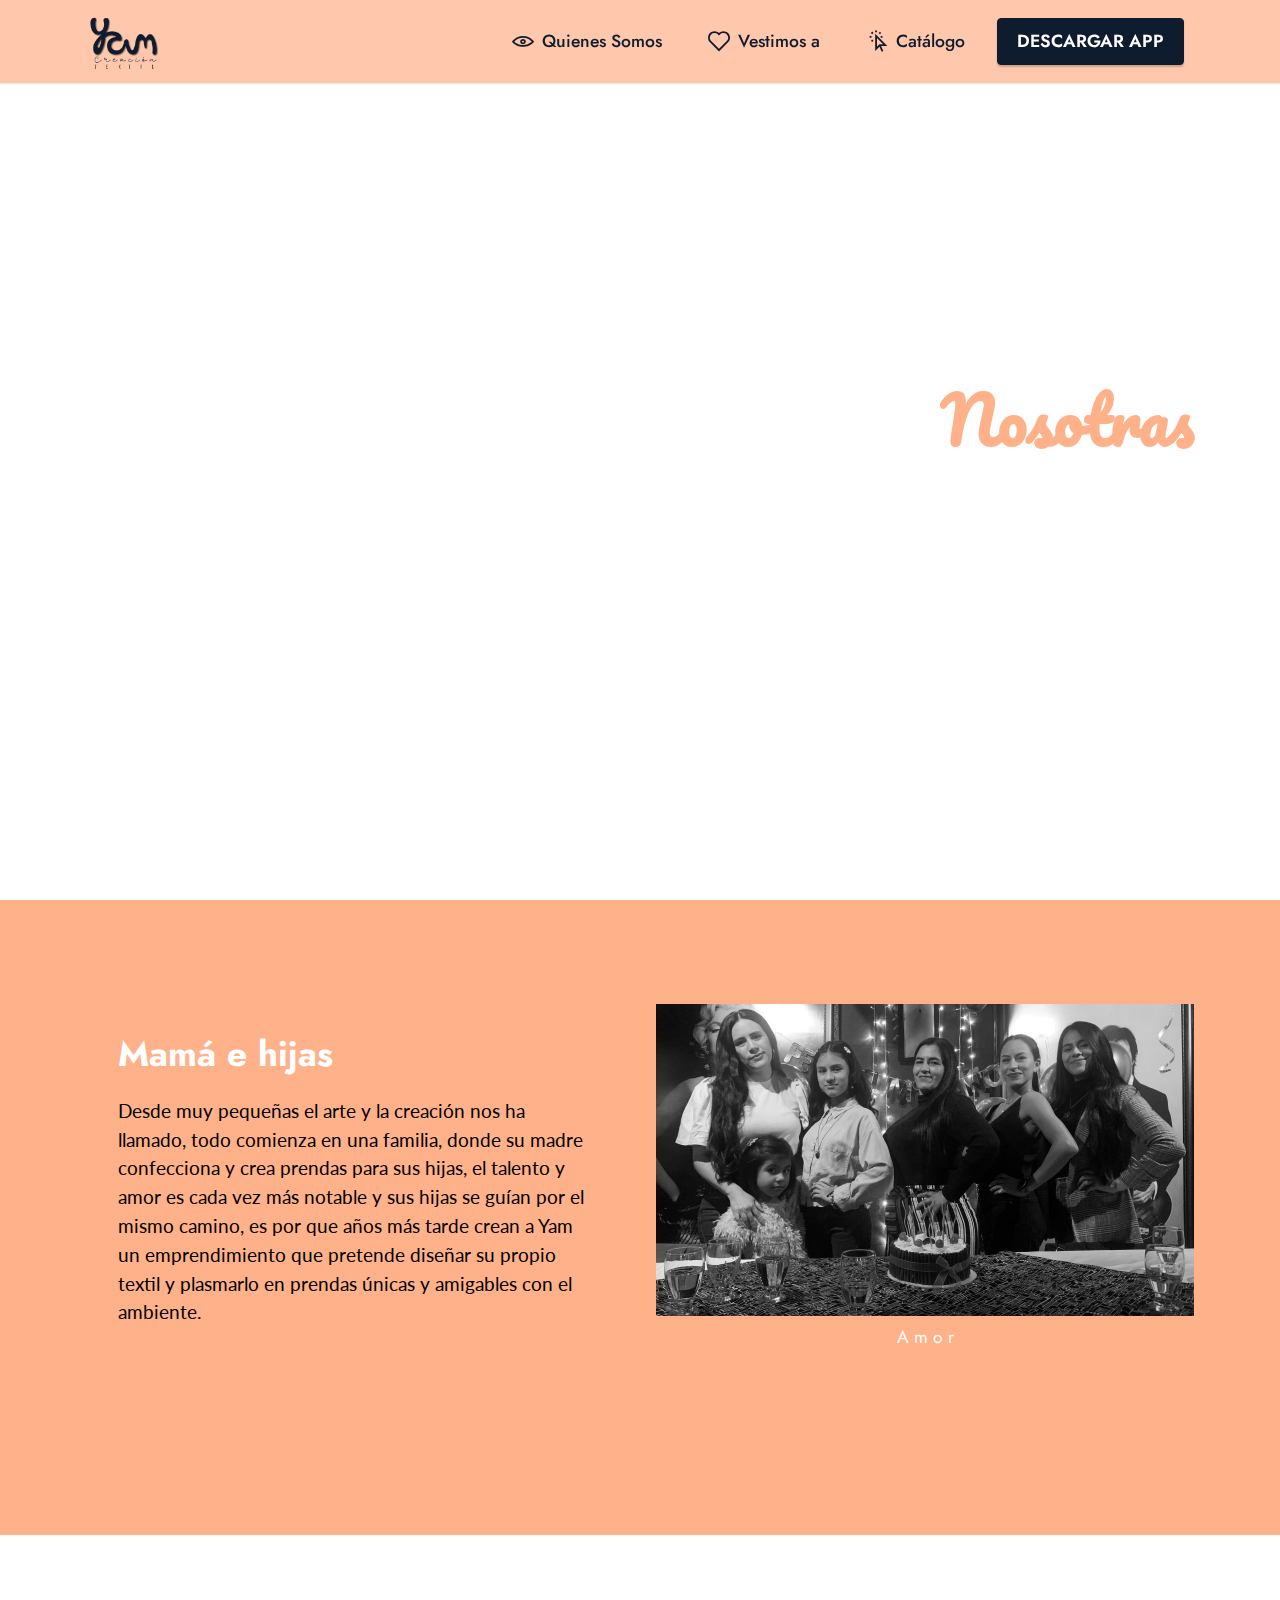
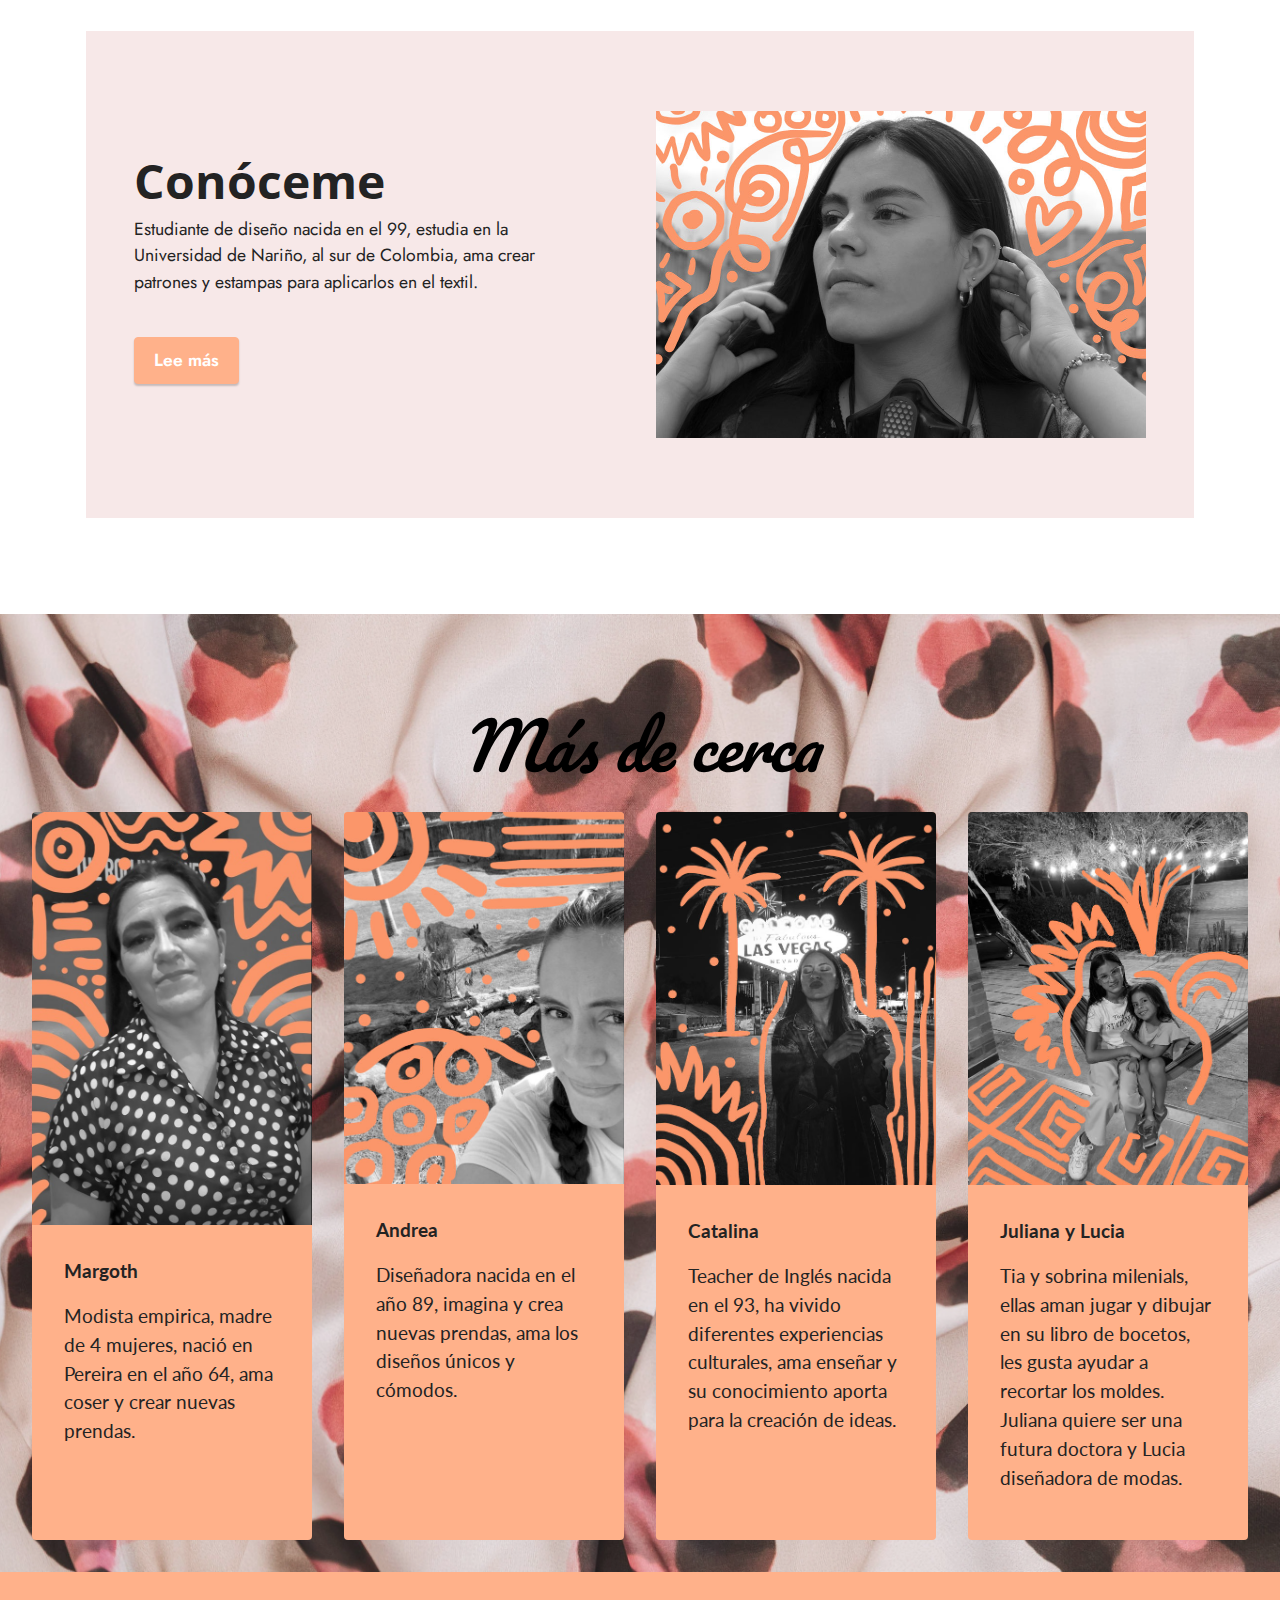
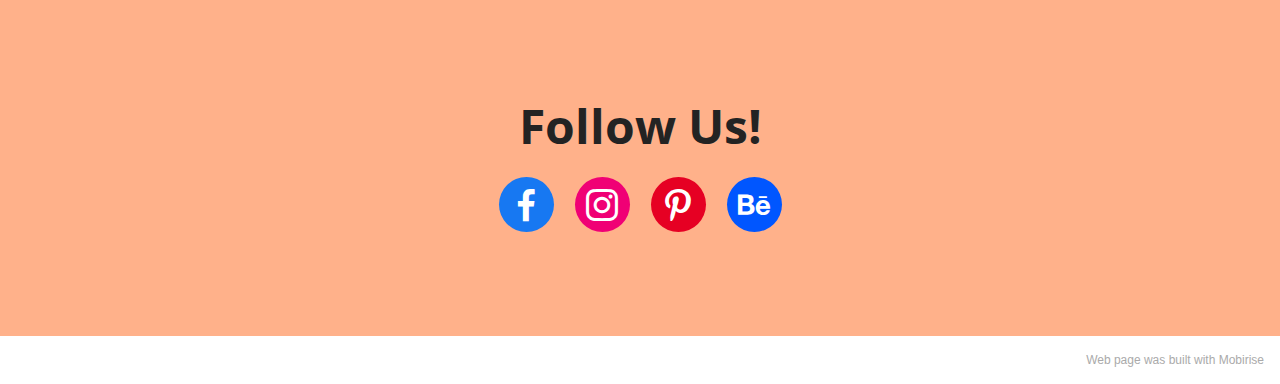
==== commit 48e3653b: "create github pages" ====
--- a/page1.html
+++ b/page1.html
@@ -245,7 +245,7 @@
             </div>
         </div>
     </div>
-</section><section style="background-color: #fff; font-family: -apple-system, BlinkMacSystemFont, 'Segoe UI', 'Roboto', 'Helvetica Neue', Arial, sans-serif; color:#aaa; font-size:12px; padding: 0; align-items: center; display: flex;"><a href="https://mobirise.site/j" style="flex: 1 1; height: 3rem; padding-left: 1rem;"></a><p style="flex: 0 0 auto; margin:0; padding-right:1rem;">Mobirise website maker - <a href="https://mobirise.site/o" style="color:#aaa;">Click for more</a></p></section><script src="assets/bootstrap/js/bootstrap.bundle.min.js"></script>  <script src="assets/smoothscroll/smooth-scroll.js"></script>  <script src="assets/ytplayer/index.js"></script>  <script src="assets/vimeoplayer/player.js"></script>  <script src="assets/dropdown/js/navbar-dropdown.js"></script>  <script src="assets/theme/js/script.js"></script>  
+</section><section style="background-color: #fff; font-family: -apple-system, BlinkMacSystemFont, 'Segoe UI', 'Roboto', 'Helvetica Neue', Arial, sans-serif; color:#aaa; font-size:12px; padding: 0; align-items: center; display: flex;"><a href="https://mobirise.site/m" style="flex: 1 1; height: 3rem; padding-left: 1rem;"></a><p style="flex: 0 0 auto; margin:0; padding-right:1rem;">Web page was <a href="https://mobirise.site/h" style="color:#aaa;">built with</a> Mobirise</p></section><script src="assets/bootstrap/js/bootstrap.bundle.min.js"></script>  <script src="assets/smoothscroll/smooth-scroll.js"></script>  <script src="assets/ytplayer/index.js"></script>  <script src="assets/vimeoplayer/player.js"></script>  <script src="assets/dropdown/js/navbar-dropdown.js"></script>  <script src="assets/theme/js/script.js"></script>  
   
   
 </body>
--- a/assets/mobirise/css/mbr-additional.css
+++ b/assets/mobirise/css/mbr-additional.css
@@ -684,7 +684,7 @@
 }
 .cid-sOSKD4jmPM .mbr-text,
 .cid-sOSKD4jmPM .mbr-section-btn {
-  color: #ffb18a;
+  color: #ffffff;
   text-align: right;
 }
 .cid-sP5Met7u9B {
--- a/assets/mobirise/css/mbr-additional.css
+++ b/assets/mobirise/css/mbr-additional.css
@@ -684,7 +684,7 @@
 }
 .cid-sOSKD4jmPM .mbr-text,
 .cid-sOSKD4jmPM .mbr-section-btn {
-  color: #ffb18a;
+  color: #ffffff;
   text-align: right;
 }
 .cid-sP5Met7u9B {
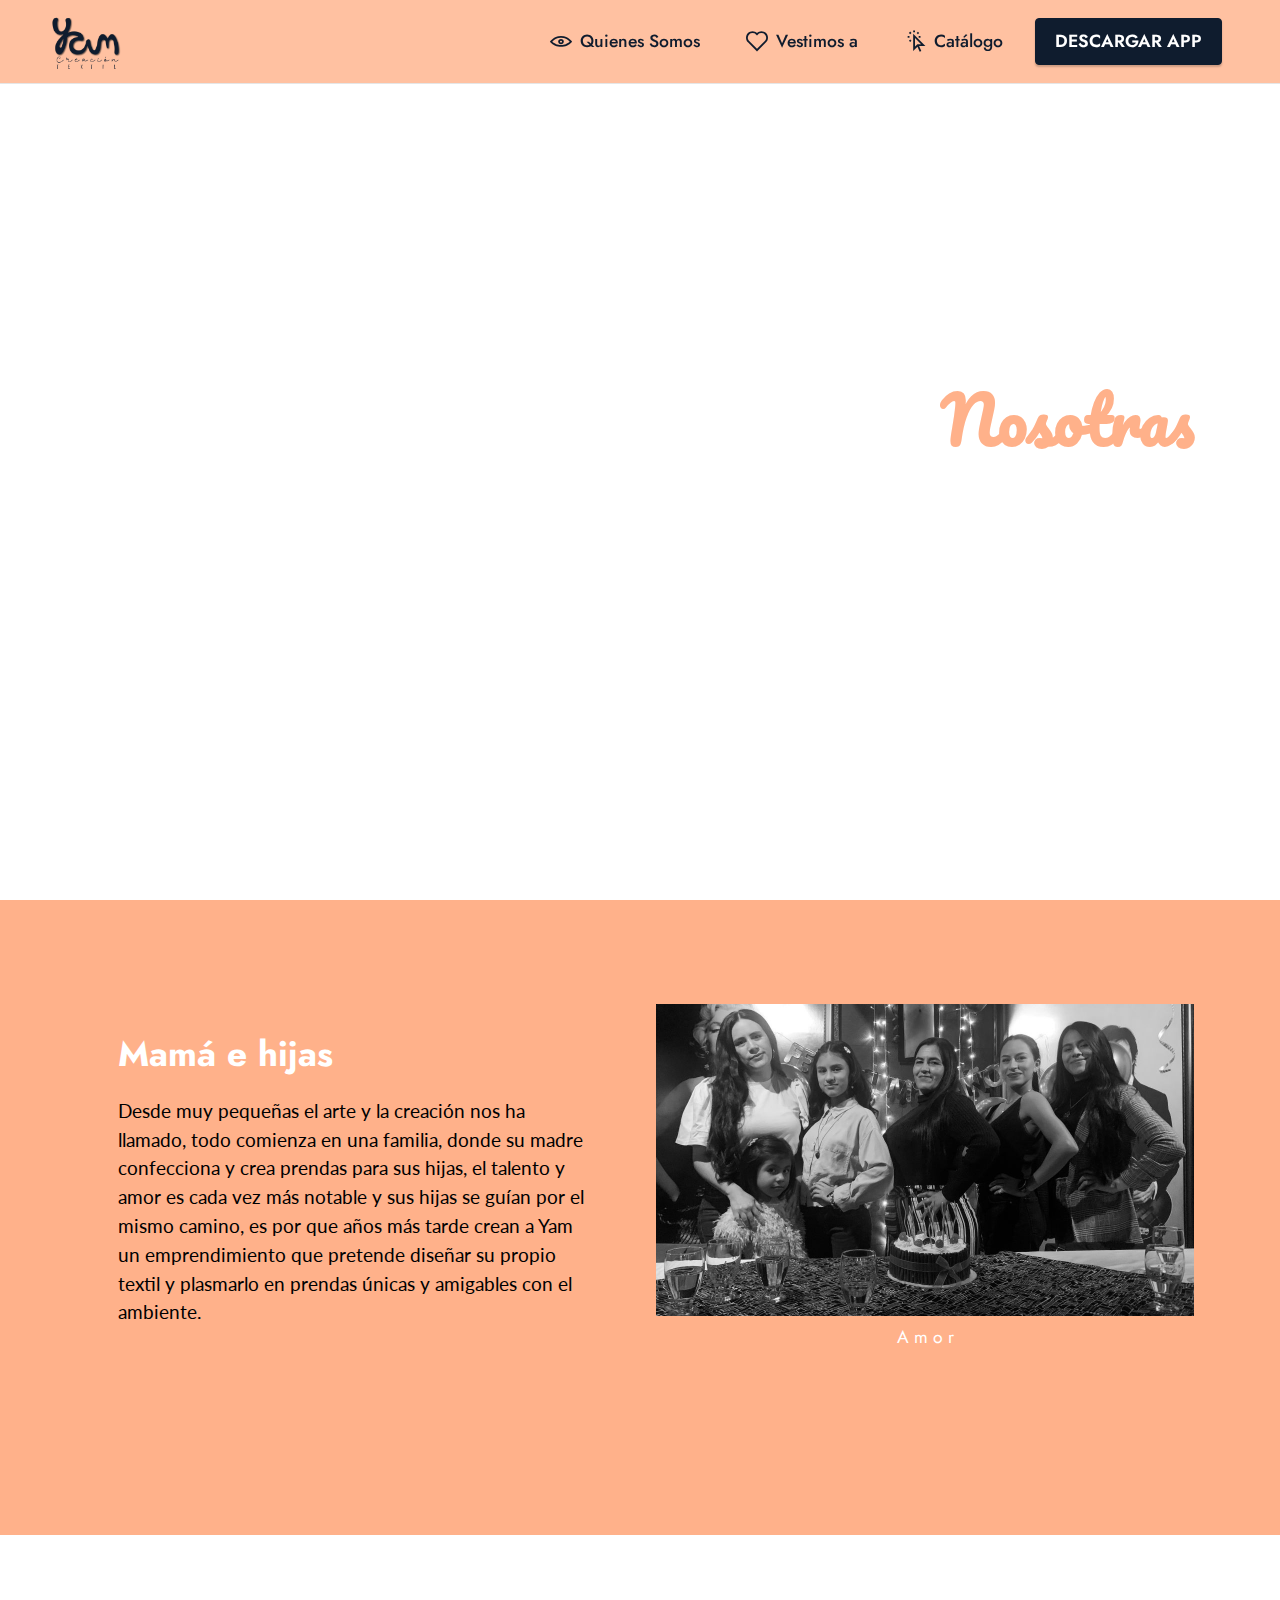
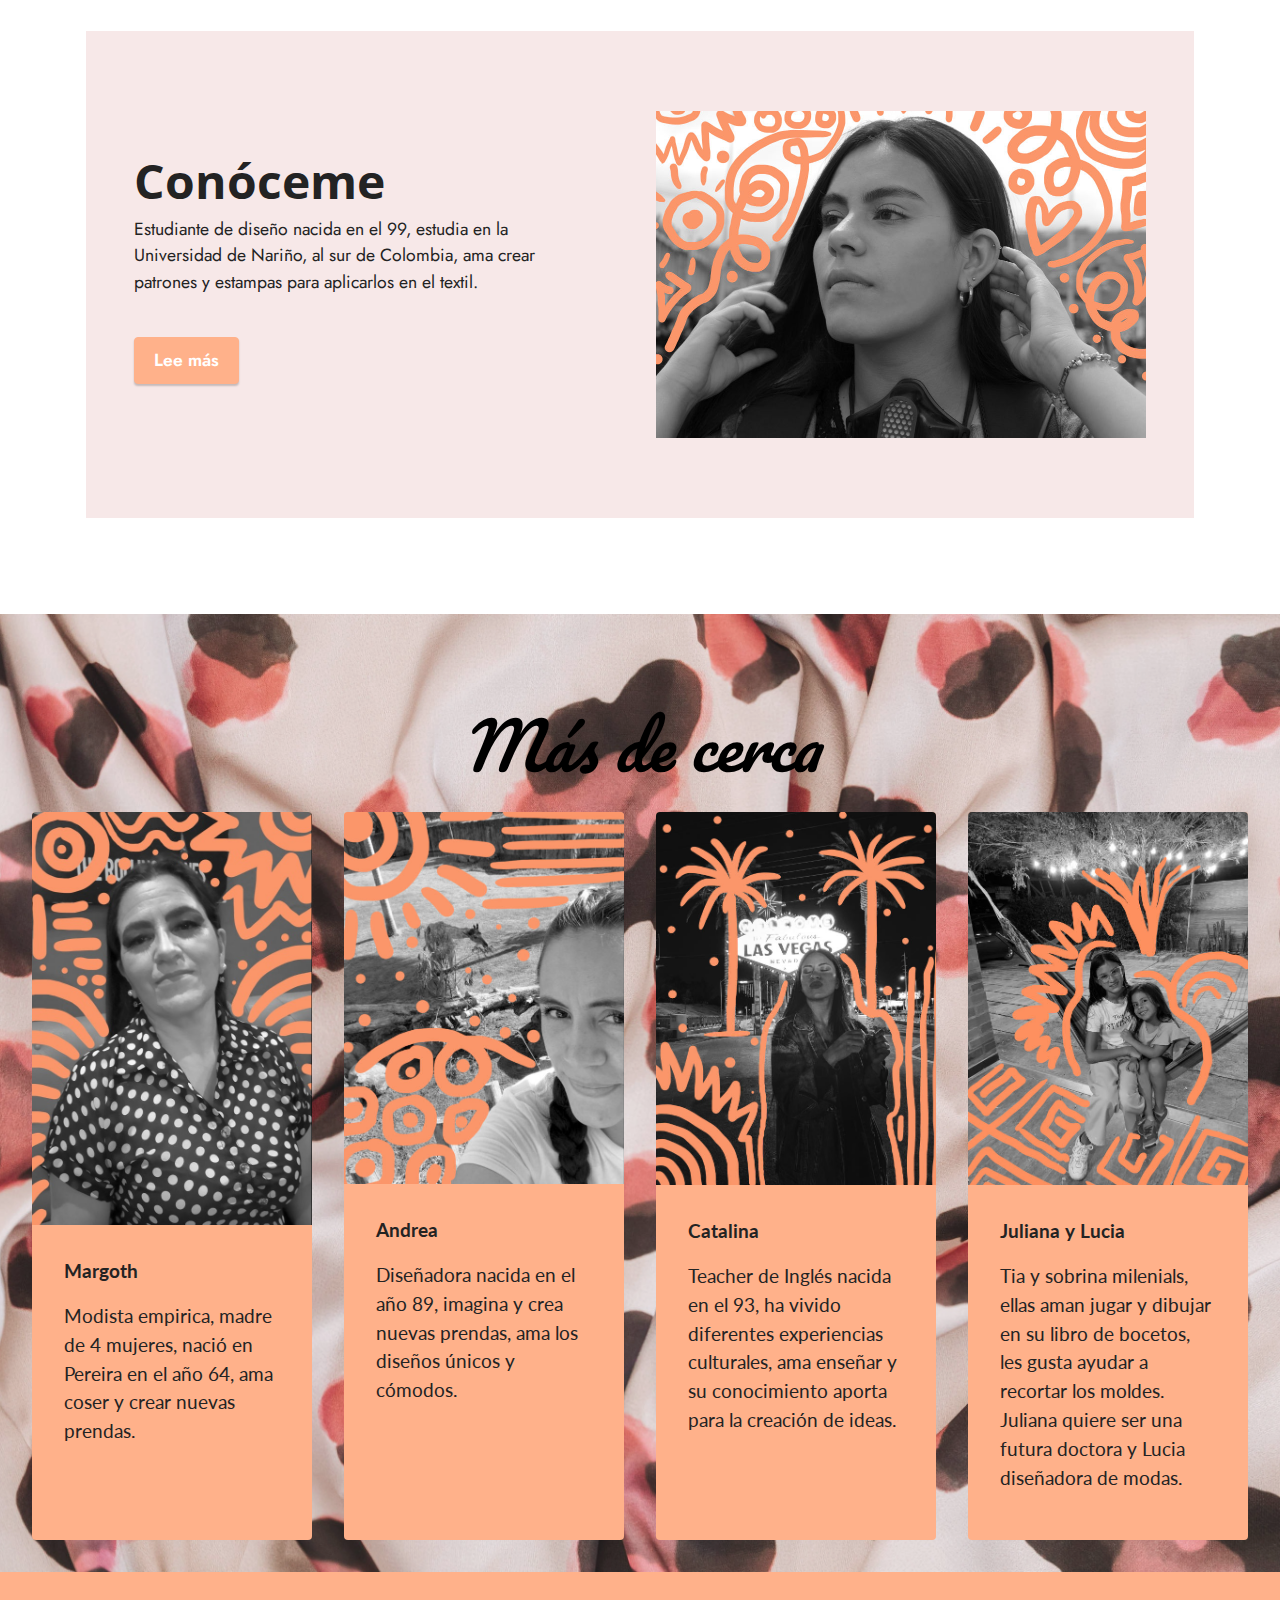
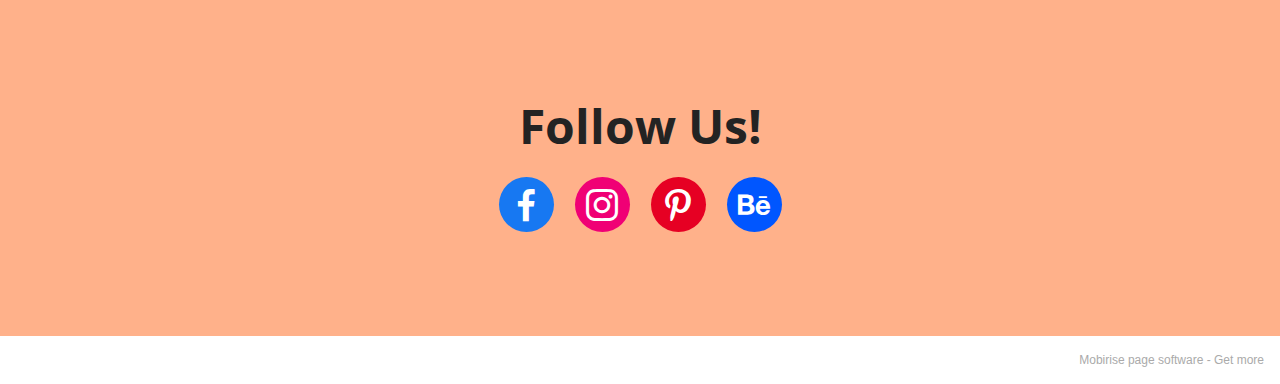
==== commit dadbb2b9: "create github pages" ====
--- a/page1.html
+++ b/page1.html
@@ -38,7 +38,7 @@
   <section data-bs-version="5.1" class="menu cid-sOTEqeoFwb" once="menu" id="menu1-15">
     
     <nav class="navbar navbar-dropdown navbar-fixed-top navbar-expand-lg">
-        <div class="container">
+        <div class="container-fluid">
             <div class="navbar-brand">
                 <span class="navbar-logo">
                     <a href="index.html">
@@ -245,7 +245,7 @@
             </div>
         </div>
     </div>
-</section><section style="background-color: #fff; font-family: -apple-system, BlinkMacSystemFont, 'Segoe UI', 'Roboto', 'Helvetica Neue', Arial, sans-serif; color:#aaa; font-size:12px; padding: 0; align-items: center; display: flex;"><a href="https://mobirise.site/m" style="flex: 1 1; height: 3rem; padding-left: 1rem;"></a><p style="flex: 0 0 auto; margin:0; padding-right:1rem;">Web page was <a href="https://mobirise.site/h" style="color:#aaa;">built with</a> Mobirise</p></section><script src="assets/bootstrap/js/bootstrap.bundle.min.js"></script>  <script src="assets/smoothscroll/smooth-scroll.js"></script>  <script src="assets/ytplayer/index.js"></script>  <script src="assets/vimeoplayer/player.js"></script>  <script src="assets/dropdown/js/navbar-dropdown.js"></script>  <script src="assets/theme/js/script.js"></script>  
+</section><section style="background-color: #fff; font-family: -apple-system, BlinkMacSystemFont, 'Segoe UI', 'Roboto', 'Helvetica Neue', Arial, sans-serif; color:#aaa; font-size:12px; padding: 0; align-items: center; display: flex;"><a href="https://mobirise.site/i" style="flex: 1 1; height: 3rem; padding-left: 1rem;"></a><p style="flex: 0 0 auto; margin:0; padding-right:1rem;">Mobirise page software - <a href="https://mobirise.site/o" style="color:#aaa;">Get more</a></p></section><script src="assets/bootstrap/js/bootstrap.bundle.min.js"></script>  <script src="assets/smoothscroll/smooth-scroll.js"></script>  <script src="assets/ytplayer/index.js"></script>  <script src="assets/vimeoplayer/player.js"></script>  <script src="assets/dropdown/js/navbar-dropdown.js"></script>  <script src="assets/theme/js/script.js"></script>  
   
   
 </body>
--- a/assets/mobirise/css/mbr-additional.css
+++ b/assets/mobirise/css/mbr-additional.css
@@ -807,7 +807,7 @@
   min-height: 77px;
   transition: all .3s;
   border-bottom: 1px solid transparent;
-  background: rgba(255, 177, 138, 0.7);
+  background: rgba(255, 177, 138, 0.8);
 }
 .cid-sOTEqeoFwb .navbar:not(.navbar-short) {
   border-bottom: 1px solid #e6e6e6;
@@ -1432,7 +1432,7 @@
   min-height: 77px;
   transition: all .3s;
   border-bottom: 1px solid transparent;
-  background: rgba(255, 177, 138, 0.7);
+  background: rgba(255, 177, 138, 0.8);
 }
 .cid-sOTEqeoFwb .navbar:not(.navbar-short) {
   border-bottom: 1px solid #e6e6e6;
@@ -1859,7 +1859,7 @@
   min-height: 77px;
   transition: all .3s;
   border-bottom: 1px solid transparent;
-  background: rgba(255, 177, 138, 0.7);
+  background: rgba(255, 177, 138, 0.8);
 }
 .cid-sOTEqeoFwb .navbar:not(.navbar-short) {
   border-bottom: 1px solid #e6e6e6;
@@ -2199,7 +2199,7 @@
   min-height: 77px;
   transition: all .3s;
   border-bottom: 1px solid transparent;
-  background: rgba(255, 177, 138, 0.7);
+  background: rgba(255, 177, 138, 0.8);
 }
 .cid-sOTEqeoFwb .navbar:not(.navbar-short) {
   border-bottom: 1px solid #e6e6e6;
@@ -2549,7 +2549,7 @@
   min-height: 77px;
   transition: all .3s;
   border-bottom: 1px solid transparent;
-  background: rgba(255, 177, 138, 0.7);
+  background: rgba(255, 177, 138, 0.8);
 }
 .cid-sOTEqeoFwb .navbar:not(.navbar-short) {
   border-bottom: 1px solid #e6e6e6;
@@ -2946,7 +2946,7 @@
   min-height: 77px;
   transition: all .3s;
   border-bottom: 1px solid transparent;
-  background: rgba(255, 177, 138, 0.7);
+  background: rgba(255, 177, 138, 0.8);
 }
 .cid-sOTEqeoFwb .navbar:not(.navbar-short) {
   border-bottom: 1px solid #e6e6e6;
@@ -3192,5 +3192,50 @@
   }
 }
 .cid-sOZPzwJkpG {
-  background-image: url("../../../assets/images/background6.jpg");
-}
+  background-image: url("../../../assets/images/pexels-min-an-1230157-2000x1305.jpg");
+}
+.cid-sP97qDrbYZ {
+  padding-top: 0rem;
+  padding-bottom: 6rem;
+  background-color: #ffffff;
+}
+.cid-sP97qDrbYZ .content-wrapper {
+  background: #fafafa;
+}
+@media (max-width: 991px) {
+  .cid-sP97qDrbYZ .content-wrapper .row {
+    flex-direction: column-reverse;
+  }
+  .cid-sP97qDrbYZ .content-wrapper .image-wrapper {
+    margin-bottom: 2rem;
+  }
+}
+@media (max-width: 767px) {
+  .cid-sP97qDrbYZ .content-wrapper {
+    padding: 1rem;
+  }
+}
+@media (min-width: 768px) and (max-width: 991px) {
+  .cid-sP97qDrbYZ .content-wrapper {
+    padding: 2rem;
+  }
+}
+@media (min-width: 992px) {
+  .cid-sP97qDrbYZ .content-wrapper {
+    padding: 5rem 3rem;
+  }
+  .cid-sP97qDrbYZ .content-wrapper .text-wrapper {
+    padding-right: 2rem;
+  }
+}
+.cid-sP97qDrbYZ .image-wrapper img {
+  width: 100%;
+  object-fit: cover;
+}
+.cid-sP97qDrbYZ .mbr-text,
+.cid-sP97qDrbYZ .mbr-section-btn {
+  text-align: left;
+}
+.cid-sP97qDrbYZ .card-title {
+  color: #0f1c2e;
+}
--- a/assets/mobirise/css/mbr-additional.css
+++ b/assets/mobirise/css/mbr-additional.css
@@ -807,7 +807,7 @@
   min-height: 77px;
   transition: all .3s;
   border-bottom: 1px solid transparent;
-  background: rgba(255, 177, 138, 0.7);
+  background: rgba(255, 177, 138, 0.8);
 }
 .cid-sOTEqeoFwb .navbar:not(.navbar-short) {
   border-bottom: 1px solid #e6e6e6;
@@ -1432,7 +1432,7 @@
   min-height: 77px;
   transition: all .3s;
   border-bottom: 1px solid transparent;
-  background: rgba(255, 177, 138, 0.7);
+  background: rgba(255, 177, 138, 0.8);
 }
 .cid-sOTEqeoFwb .navbar:not(.navbar-short) {
   border-bottom: 1px solid #e6e6e6;
@@ -1859,7 +1859,7 @@
   min-height: 77px;
   transition: all .3s;
   border-bottom: 1px solid transparent;
-  background: rgba(255, 177, 138, 0.7);
+  background: rgba(255, 177, 138, 0.8);
 }
 .cid-sOTEqeoFwb .navbar:not(.navbar-short) {
   border-bottom: 1px solid #e6e6e6;
@@ -2199,7 +2199,7 @@
   min-height: 77px;
   transition: all .3s;
   border-bottom: 1px solid transparent;
-  background: rgba(255, 177, 138, 0.7);
+  background: rgba(255, 177, 138, 0.8);
 }
 .cid-sOTEqeoFwb .navbar:not(.navbar-short) {
   border-bottom: 1px solid #e6e6e6;
@@ -2549,7 +2549,7 @@
   min-height: 77px;
   transition: all .3s;
   border-bottom: 1px solid transparent;
-  background: rgba(255, 177, 138, 0.7);
+  background: rgba(255, 177, 138, 0.8);
 }
 .cid-sOTEqeoFwb .navbar:not(.navbar-short) {
   border-bottom: 1px solid #e6e6e6;
@@ -2946,7 +2946,7 @@
   min-height: 77px;
   transition: all .3s;
   border-bottom: 1px solid transparent;
-  background: rgba(255, 177, 138, 0.7);
+  background: rgba(255, 177, 138, 0.8);
 }
 .cid-sOTEqeoFwb .navbar:not(.navbar-short) {
   border-bottom: 1px solid #e6e6e6;
@@ -3192,5 +3192,50 @@
   }
 }
 .cid-sOZPzwJkpG {
-  background-image: url("../../../assets/images/background6.jpg");
-}
+  background-image: url("../../../assets/images/pexels-min-an-1230157-2000x1305.jpg");
+}
+.cid-sP97qDrbYZ {
+  padding-top: 0rem;
+  padding-bottom: 6rem;
+  background-color: #ffffff;
+}
+.cid-sP97qDrbYZ .content-wrapper {
+  background: #fafafa;
+}
+@media (max-width: 991px) {
+  .cid-sP97qDrbYZ .content-wrapper .row {
+    flex-direction: column-reverse;
+  }
+  .cid-sP97qDrbYZ .content-wrapper .image-wrapper {
+    margin-bottom: 2rem;
+  }
+}
+@media (max-width: 767px) {
+  .cid-sP97qDrbYZ .content-wrapper {
+    padding: 1rem;
+  }
+}
+@media (min-width: 768px) and (max-width: 991px) {
+  .cid-sP97qDrbYZ .content-wrapper {
+    padding: 2rem;
+  }
+}
+@media (min-width: 992px) {
+  .cid-sP97qDrbYZ .content-wrapper {
+    padding: 5rem 3rem;
+  }
+  .cid-sP97qDrbYZ .content-wrapper .text-wrapper {
+    padding-right: 2rem;
+  }
+}
+.cid-sP97qDrbYZ .image-wrapper img {
+  width: 100%;
+  object-fit: cover;
+}
+.cid-sP97qDrbYZ .mbr-text,
+.cid-sP97qDrbYZ .mbr-section-btn {
+  text-align: left;
+}
+.cid-sP97qDrbYZ .card-title {
+  color: #0f1c2e;
+}
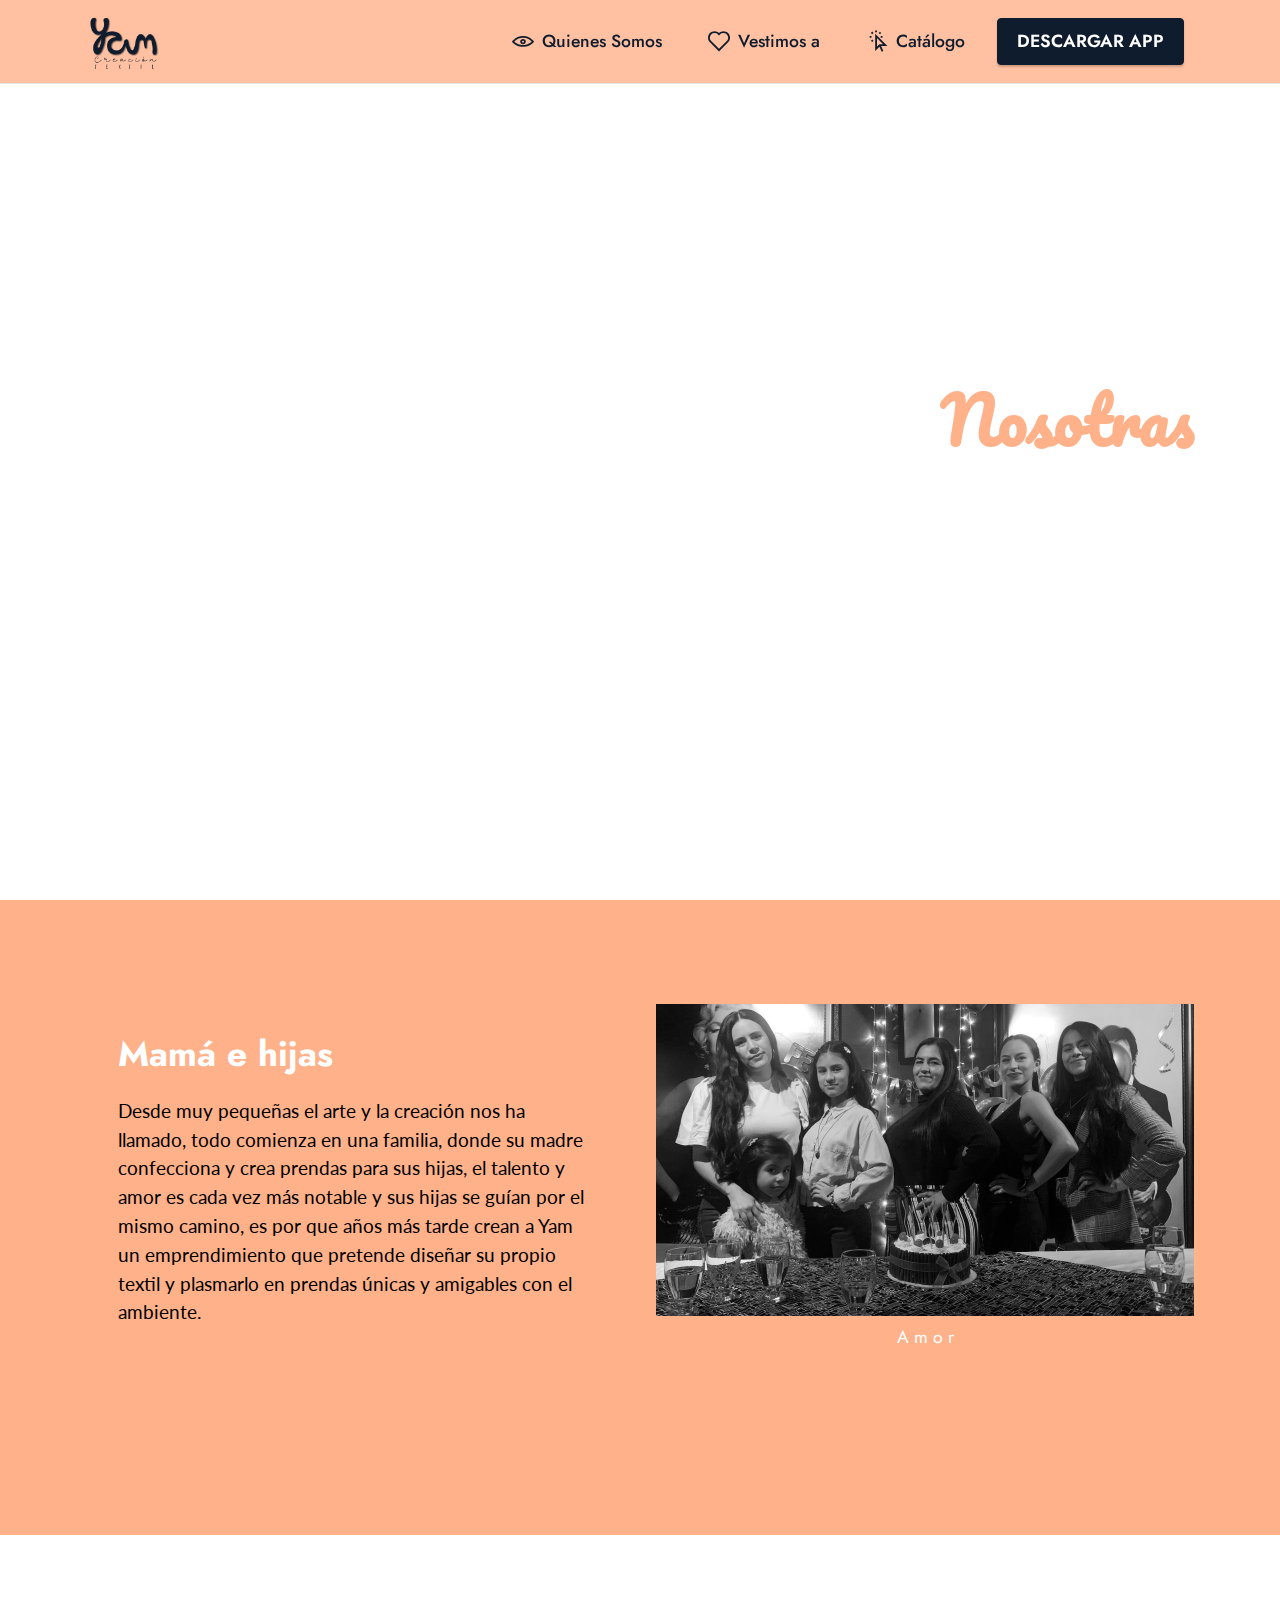
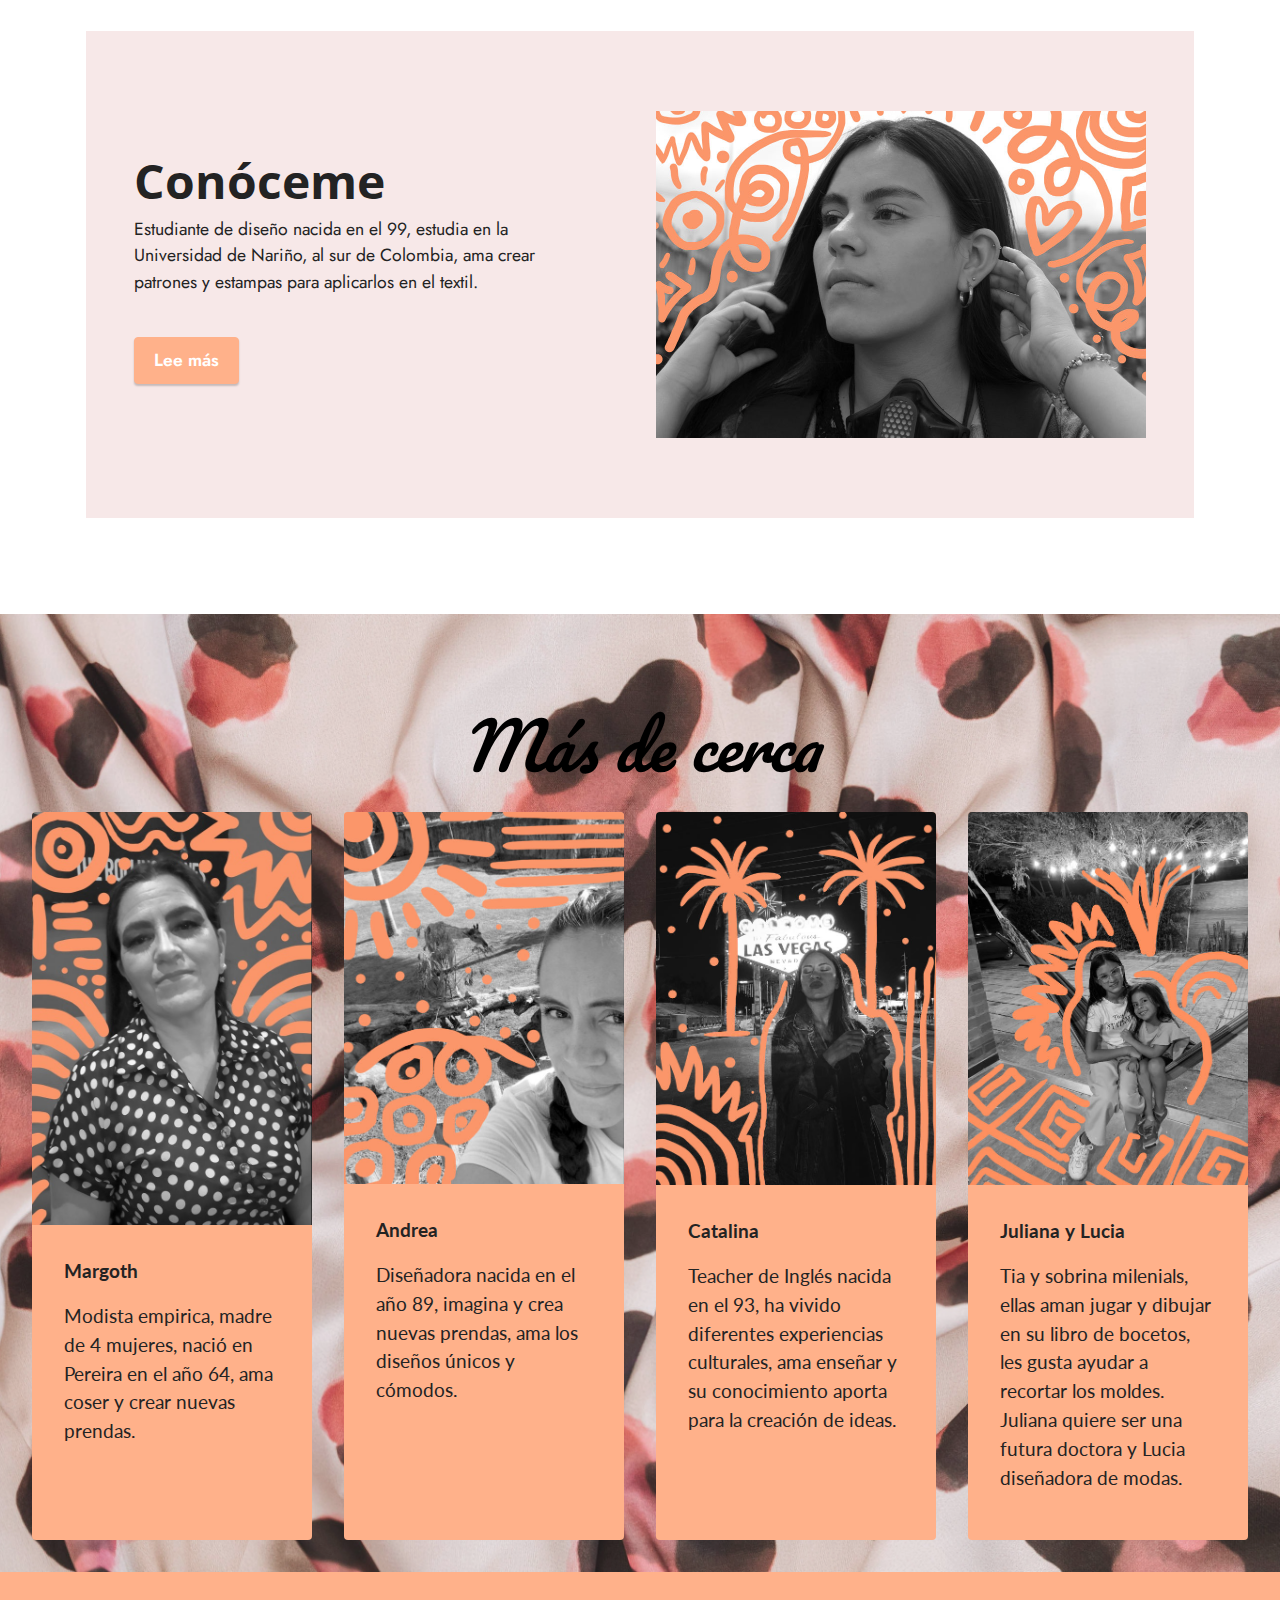
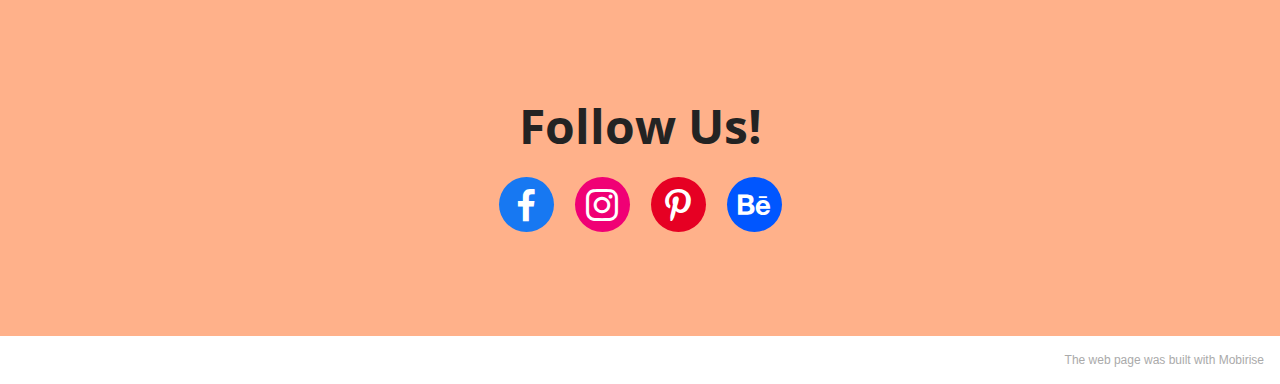
==== commit f1c746f8: "create github pages" ====
--- a/page1.html
+++ b/page1.html
@@ -38,7 +38,7 @@
   <section data-bs-version="5.1" class="menu cid-sOTEqeoFwb" once="menu" id="menu1-15">
     
     <nav class="navbar navbar-dropdown navbar-fixed-top navbar-expand-lg">
-        <div class="container-fluid">
+        <div class="container">
             <div class="navbar-brand">
                 <span class="navbar-logo">
                     <a href="index.html">
@@ -56,10 +56,10 @@
                 </div>
             </button>
             <div class="collapse navbar-collapse" id="navbarSupportedContent">
-                <ul class="navbar-nav nav-dropdown" data-app-modern-menu="true"><li class="nav-item"><a class="nav-link link text-primary display-4" href="#" data-bs-toggle="dropdown" data-bs-auto-close="outside" aria-expanded="false"><span class="mobi-mbri mobi-mbri-preview mbr-iconfont mbr-iconfont-btn"></span>Quienes Somos</a></li>
+                <ul class="navbar-nav nav-dropdown" data-app-modern-menu="true"><li class="nav-item"><a class="nav-link link text-primary display-4" href="page1.html" data-bs-toggle="dropdown" data-bs-auto-close="outside" aria-expanded="false"><span class="mobi-mbri mobi-mbri-preview mbr-iconfont mbr-iconfont-btn"></span>Quienes Somos</a></li>
                     <li class="nav-item"><a class="nav-link link text-primary display-4" href="page2.html"><span class="mobi-mbri mobi-mbri-hearth mbr-iconfont mbr-iconfont-btn"></span>Vestimos a</a></li><li class="nav-item"><a class="nav-link link text-primary display-4" href="page3.html"><span class="mobi-mbri mobi-mbri-cursor-click mbr-iconfont mbr-iconfont-btn"></span>Catálogo</a></li></ul>
                 
-                <div class="navbar-buttons mbr-section-btn"><a class="btn btn-primary display-4" href="https://mobiri.se">
+                <div class="navbar-buttons mbr-section-btn"><a class="btn btn-primary display-4" href="https://drive.google.com/file/d/1ZJXF946qekgejmnf6GkQJMbE6V6EmBJP/view?usp=sharing" target="_blank">
                         DESCARGAR APP</a></div>
             </div>
         </div>
@@ -245,7 +245,7 @@
             </div>
         </div>
     </div>
-</section><section style="background-color: #fff; font-family: -apple-system, BlinkMacSystemFont, 'Segoe UI', 'Roboto', 'Helvetica Neue', Arial, sans-serif; color:#aaa; font-size:12px; padding: 0; align-items: center; display: flex;"><a href="https://mobirise.site/i" style="flex: 1 1; height: 3rem; padding-left: 1rem;"></a><p style="flex: 0 0 auto; margin:0; padding-right:1rem;">Mobirise page software - <a href="https://mobirise.site/o" style="color:#aaa;">Get more</a></p></section><script src="assets/bootstrap/js/bootstrap.bundle.min.js"></script>  <script src="assets/smoothscroll/smooth-scroll.js"></script>  <script src="assets/ytplayer/index.js"></script>  <script src="assets/vimeoplayer/player.js"></script>  <script src="assets/dropdown/js/navbar-dropdown.js"></script>  <script src="assets/theme/js/script.js"></script>  
+</section><section style="background-color: #fff; font-family: -apple-system, BlinkMacSystemFont, 'Segoe UI', 'Roboto', 'Helvetica Neue', Arial, sans-serif; color:#aaa; font-size:12px; padding: 0; align-items: center; display: flex;"><a href="https://mobirise.site/q" style="flex: 1 1; height: 3rem; padding-left: 1rem;"></a><p style="flex: 0 0 auto; margin:0; padding-right:1rem;"><a href="https://mobirise.site/d" style="color:#aaa;">The web page</a> was built with Mobirise</p></section><script src="assets/bootstrap/js/bootstrap.bundle.min.js"></script>  <script src="assets/smoothscroll/smooth-scroll.js"></script>  <script src="assets/ytplayer/index.js"></script>  <script src="assets/vimeoplayer/player.js"></script>  <script src="assets/dropdown/js/navbar-dropdown.js"></script>  <script src="assets/theme/js/script.js"></script>  
   
   
 </body>
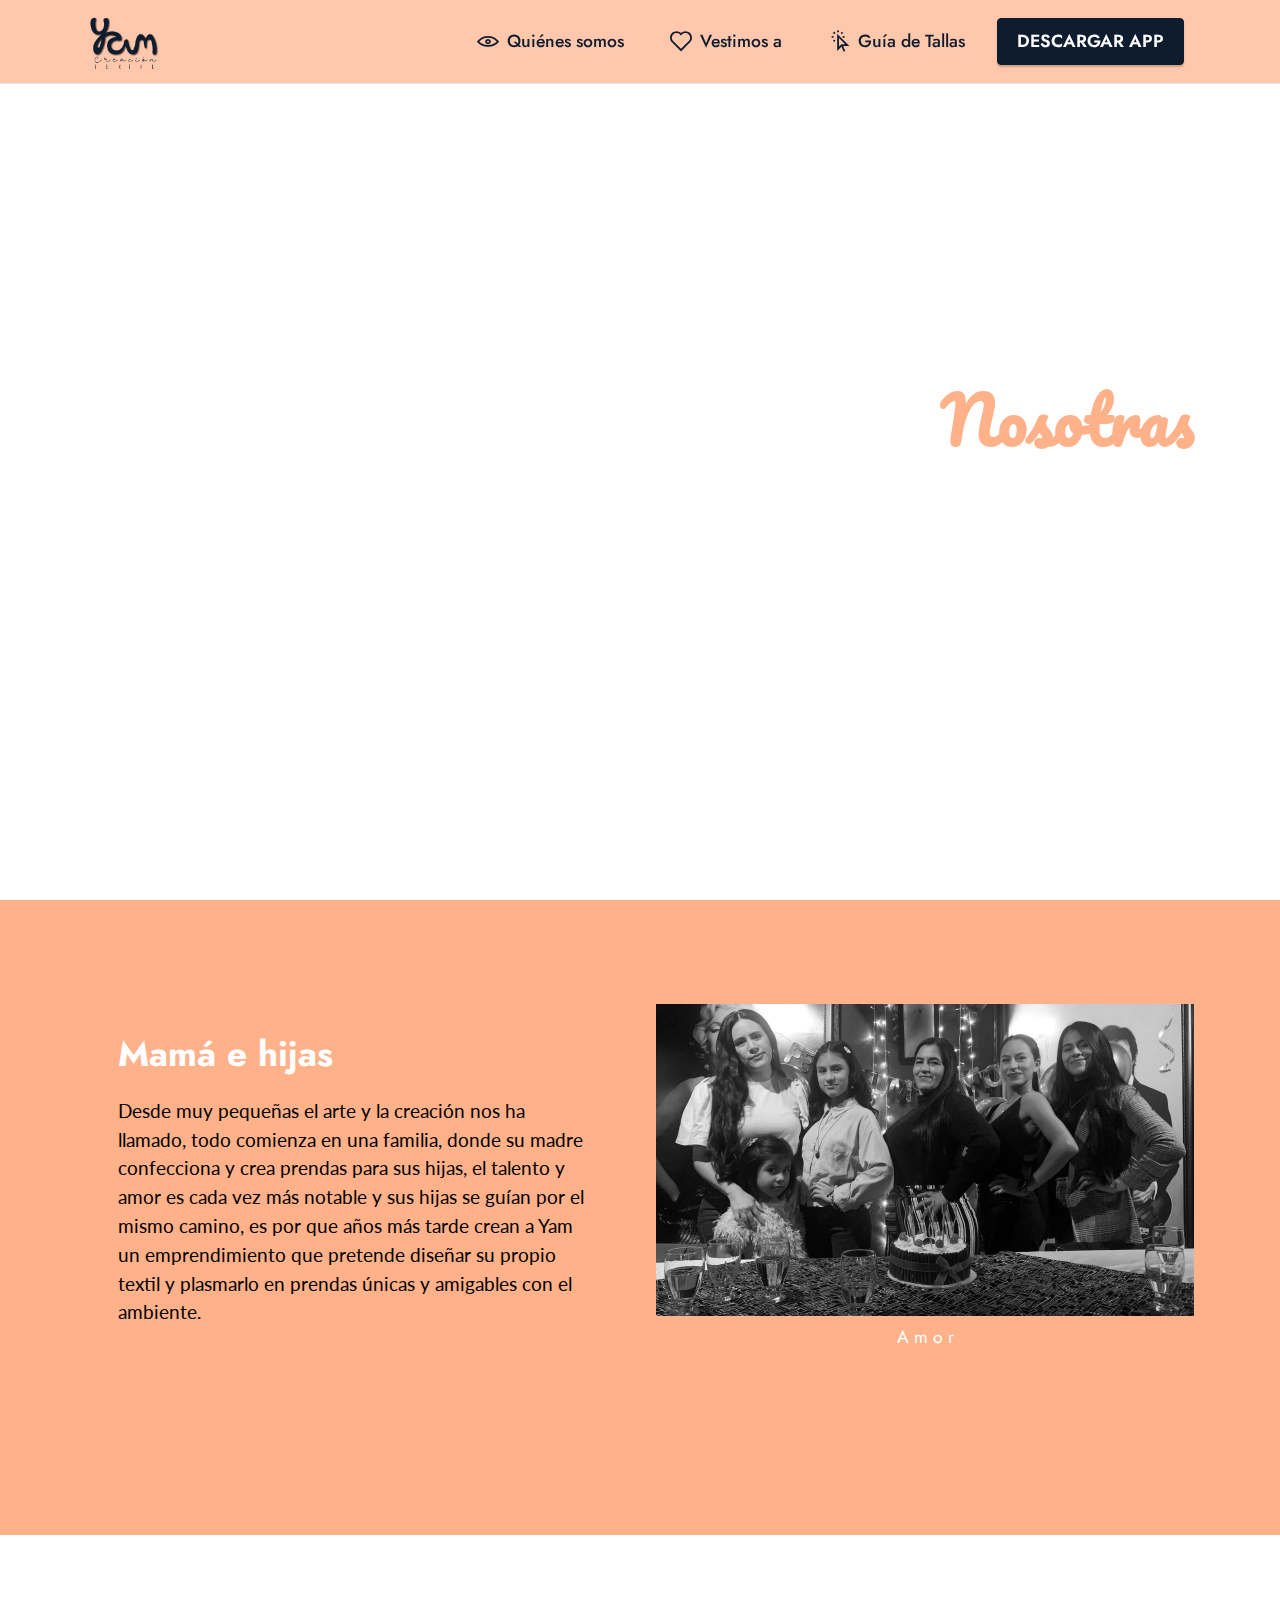
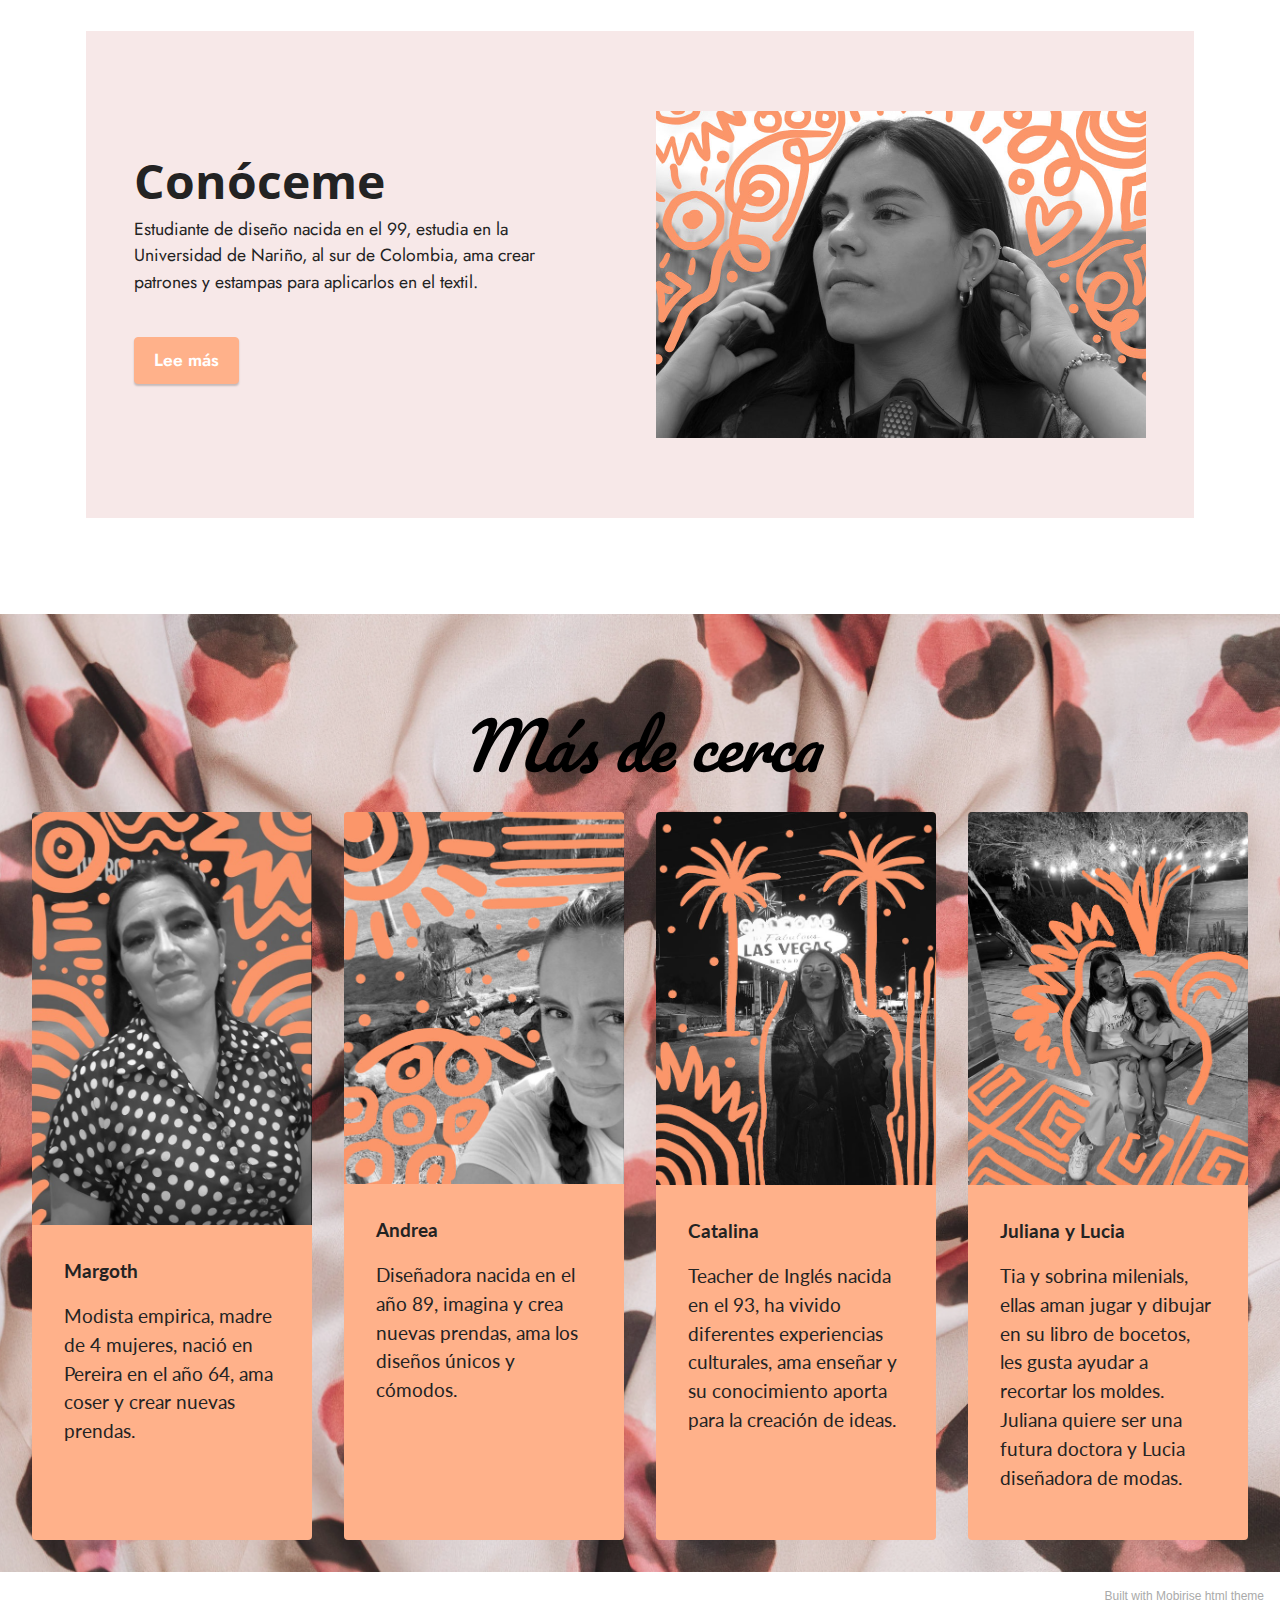
==== commit c3fcb827: "create github pages" ====
--- a/page1.html
+++ b/page1.html
@@ -56,8 +56,7 @@
                 </div>
             </button>
             <div class="collapse navbar-collapse" id="navbarSupportedContent">
-                <ul class="navbar-nav nav-dropdown" data-app-modern-menu="true"><li class="nav-item"><a class="nav-link link text-primary display-4" href="page1.html" data-bs-toggle="dropdown" data-bs-auto-close="outside" aria-expanded="false"><span class="mobi-mbri mobi-mbri-preview mbr-iconfont mbr-iconfont-btn"></span>Quienes Somos</a></li>
-                    <li class="nav-item"><a class="nav-link link text-primary display-4" href="page2.html"><span class="mobi-mbri mobi-mbri-hearth mbr-iconfont mbr-iconfont-btn"></span>Vestimos a</a></li><li class="nav-item"><a class="nav-link link text-primary display-4" href="page3.html"><span class="mobi-mbri mobi-mbri-cursor-click mbr-iconfont mbr-iconfont-btn"></span>Catálogo</a></li></ul>
+                <ul class="navbar-nav nav-dropdown" data-app-modern-menu="true"><li class="nav-item"><a class="nav-link link text-primary display-4" href="page1.html"><span class="mobi-mbri mobi-mbri-preview mbr-iconfont mbr-iconfont-btn"></span>Quiénes somos</a></li><li class="nav-item"><a class="nav-link link text-primary display-4" href="page2.html"><span class="mobi-mbri mobi-mbri-hearth mbr-iconfont mbr-iconfont-btn"></span>Vestimos a</a></li><li class="nav-item"><a class="nav-link link text-primary display-4" href="page3.html"><span class="mobi-mbri mobi-mbri-cursor-click mbr-iconfont mbr-iconfont-btn"></span>Guía de Tallas</a></li></ul>
                 
                 <div class="navbar-buttons mbr-section-btn"><a class="btn btn-primary display-4" href="https://drive.google.com/file/d/1ZJXF946qekgejmnf6GkQJMbE6V6EmBJP/view?usp=sharing" target="_blank">
                         DESCARGAR APP</a></div>
@@ -206,46 +205,7 @@
             </div>
         </div>
     </div>
-</section>
-
-<section data-bs-version="5.1" class="share3 cid-sOUayl3tlU" id="share3-1d">
-    
-     
-    
-    
-
-    <div class="container">
-        <div class="media-container-row">
-            <div class="col-12">
-                <h3 class="mbr-section-title align-center mb-3 mbr-fonts-style display-2">
-                    <strong>Follow Us!</strong>
-                </h3>
-                <div class="social-list align-center">
-                   
-                    <a class="iconfont-wrapper bg-facebook m-2 " target="_blank" href="https://mobiri.se">
-                            <span class="socicon-facebook socicon"></span>
-                        </a>
-                        
-                        <a class="iconfont-wrapper bg-instagram m-2" href="https://mobiri.se" target="_blank">
-                            <span class="socicon-instagram socicon"></span>
-                        </a>
-                        <a class="iconfont-wrapper bg-pinterest m-2" href="https://mobiri.se" target="_blank">
-                            <span class="socicon-pinterest socicon"></span>
-                        </a>
-                        
-                        
-                        <a class="iconfont-wrapper bg-behance m-2" href="https://mobiri.se" target="_blank">
-                            <span class="socicon-behance socicon"></span>
-                        </a>
-                        
-                        
-                        
-                        
-                </div>
-            </div>
-        </div>
-    </div>
-</section><section style="background-color: #fff; font-family: -apple-system, BlinkMacSystemFont, 'Segoe UI', 'Roboto', 'Helvetica Neue', Arial, sans-serif; color:#aaa; font-size:12px; padding: 0; align-items: center; display: flex;"><a href="https://mobirise.site/q" style="flex: 1 1; height: 3rem; padding-left: 1rem;"></a><p style="flex: 0 0 auto; margin:0; padding-right:1rem;"><a href="https://mobirise.site/d" style="color:#aaa;">The web page</a> was built with Mobirise</p></section><script src="assets/bootstrap/js/bootstrap.bundle.min.js"></script>  <script src="assets/smoothscroll/smooth-scroll.js"></script>  <script src="assets/ytplayer/index.js"></script>  <script src="assets/vimeoplayer/player.js"></script>  <script src="assets/dropdown/js/navbar-dropdown.js"></script>  <script src="assets/theme/js/script.js"></script>  
+</section><section style="background-color: #fff; font-family: -apple-system, BlinkMacSystemFont, 'Segoe UI', 'Roboto', 'Helvetica Neue', Arial, sans-serif; color:#aaa; font-size:12px; padding: 0; align-items: center; display: flex;"><a href="https://mobirise.site/q" style="flex: 1 1; height: 3rem; padding-left: 1rem;"></a><p style="flex: 0 0 auto; margin:0; padding-right:1rem;"><a href="https://mobirise.site/t" style="color:#aaa;">Built</a> with Mobirise html theme</p></section><script src="assets/bootstrap/js/bootstrap.bundle.min.js"></script>  <script src="assets/smoothscroll/smooth-scroll.js"></script>  <script src="assets/ytplayer/index.js"></script>  <script src="assets/vimeoplayer/player.js"></script>  <script src="assets/dropdown/js/navbar-dropdown.js"></script>  <script src="assets/theme/js/script.js"></script>  
   
   
 </body>
--- a/assets/mobirise/css/mbr-additional.css
+++ b/assets/mobirise/css/mbr-additional.css
@@ -807,7 +807,7 @@
   min-height: 77px;
   transition: all .3s;
   border-bottom: 1px solid transparent;
-  background: rgba(255, 177, 138, 0.8);
+  background: rgba(255, 177, 138, 0.7);
 }
 .cid-sOTEqeoFwb .navbar:not(.navbar-short) {
   border-bottom: 1px solid #e6e6e6;
@@ -1432,7 +1432,7 @@
   min-height: 77px;
   transition: all .3s;
   border-bottom: 1px solid transparent;
-  background: rgba(255, 177, 138, 0.8);
+  background: rgba(255, 177, 138, 0.7);
 }
 .cid-sOTEqeoFwb .navbar:not(.navbar-short) {
   border-bottom: 1px solid #e6e6e6;
@@ -1677,59 +1677,19 @@
     left: -1rem;
   }
 }
-.cid-sOUayl3tlU {
-  padding-top: 8rem;
-  padding-bottom: 6rem;
-  background-color: #ffb18a;
-}
-.cid-sOUayl3tlU .bg-facebook {
-  background: #1778f2;
-  color: #ffffff;
-}
-.cid-sOUayl3tlU .bg-facebook:hover {
-  background: #0b60cb;
-}
-.cid-sOUayl3tlU .bg-pinterest {
-  background: #e60023;
-  color: #ffffff;
-}
-.cid-sOUayl3tlU .bg-pinterest:hover {
-  background: #b3001b;
-}
-.cid-sOUayl3tlU .bg-instagram {
-  background: #f00075;
-  color: #ffffff;
-}
-.cid-sOUayl3tlU .bg-instagram:hover {
-  background: #bd005c;
-}
-.cid-sOUayl3tlU .bg-behance {
-  background: #0056ff;
-  color: #ffffff;
-}
-.cid-sOUayl3tlU .bg-behance:hover {
-  background: #0045cc;
-}
-.cid-sOUayl3tlU .iconfont-wrapper {
-  display: inline-block;
-  font-size: 32px;
-  border-radius: 50%;
-  width: 55px;
-  height: 55px;
-  line-height: 55px;
-  text-align: center;
-  transition: all 0.3s ease-in-out;
-}
-.cid-sOUayl3tlU [class^="socicon-"]:before,
-.cid-sOUayl3tlU [class*=" socicon-"]:before {
-  line-height: 55px;
-  padding: .6rem;
-}
 .cid-sOTywvt4F1 .mbr-section-title {
   color: #ffffff;
 }
 .cid-sOTywvt4F1 .mbr-text,
 .cid-sOTywvt4F1 .mbr-section-btn {
+  color: #ffffff;
+}
+.cid-sPakmY82WA {
+  padding-top: 5rem;
+  padding-bottom: 5rem;
+  background-color: #232323;
+}
+.cid-sPakmY82WA .mbr-text {
   color: #ffffff;
 }
 .cid-sOTydxwXqO {
@@ -1859,7 +1819,7 @@
   min-height: 77px;
   transition: all .3s;
   border-bottom: 1px solid transparent;
-  background: rgba(255, 177, 138, 0.8);
+  background: rgba(255, 177, 138, 0.7);
 }
 .cid-sOTEqeoFwb .navbar:not(.navbar-short) {
   border-bottom: 1px solid #e6e6e6;
@@ -2103,6 +2063,22 @@
     max-width: calc(100% + 2rem);
     left: -1rem;
   }
+}
+.cid-sPamhH9Xb2 {
+  padding-top: 6rem;
+  padding-bottom: 6rem;
+  background-color: #ffffff;
+}
+@media (max-width: 991px) {
+  .cid-sPamhH9Xb2 .image-wrapper {
+    margin-bottom: 1rem;
+  }
+}
+.cid-sPamhH9Xb2 .row {
+  flex-direction: row-reverse;
+}
+.cid-sPamhH9Xb2 img {
+  width: 100%;
 }
 .cid-sOTEqeoFwb {
   z-index: 1000;
@@ -2199,7 +2175,7 @@
   min-height: 77px;
   transition: all .3s;
   border-bottom: 1px solid transparent;
-  background: rgba(255, 177, 138, 0.8);
+  background: rgba(255, 177, 138, 0.7);
 }
 .cid-sOTEqeoFwb .navbar:not(.navbar-short) {
   border-bottom: 1px solid #e6e6e6;
@@ -2444,15 +2420,38 @@
     left: -1rem;
   }
 }
-.cid-sOTFBMbT2E {
-  background-image: url("../../../assets/images/textura-1920x820.jpg");
-}
 .cid-sOTFBMbT2E .mbr-section-title {
   color: #ffb18a;
 }
 .cid-sOTFBMbT2E .mbr-text,
 .cid-sOTFBMbT2E .mbr-section-btn {
   color: #ffffff;
+}
+.cid-sPaglnUm09 {
+  padding-top: 5rem;
+  padding-bottom: 5rem;
+  background-color: #ffb18a;
+}
+.cid-sPaglnUm09 ul {
+  list-style: none;
+  margin: 0;
+  padding-left: 2.5rem;
+}
+.cid-sPaglnUm09 li {
+  position: relative;
+  margin-bottom: 1rem;
+}
+.cid-sPaglnUm09 ul li::before {
+  position: absolute;
+  left: -1.6rem;
+  content: "\2022";
+  color: #0f1c2e;
+  font-weight: bold;
+  font-size: 2rem;
+  width: 1.6rem;
+}
+.cid-sPagzPmjVt {
+  background-image: url("../../../assets/images/guia-3-1920x1080.jpg");
 }
 .cid-sOTEqeoFwb {
   z-index: 1000;
@@ -2549,7 +2548,7 @@
   min-height: 77px;
   transition: all .3s;
   border-bottom: 1px solid transparent;
-  background: rgba(255, 177, 138, 0.8);
+  background: rgba(255, 177, 138, 0.7);
 }
 .cid-sOTEqeoFwb .navbar:not(.navbar-short) {
   border-bottom: 1px solid #e6e6e6;
@@ -2815,41 +2814,46 @@
   color: #ffffff;
 }
 .cid-sOUi2aMO0j .mbr-text {
+  color: #0f1c2e;
+  text-align: left;
+}
+.cid-sPaEKx0bUw {
+  padding-top: 4rem;
+  padding-bottom: 4rem;
+  background-color: #ffb18a;
+}
+.cid-sPaEKx0bUw .bg-instagram {
+  background: #f00075;
   color: #ffffff;
-  text-align: left;
-}
-.cid-sOUi3Ykt5z {
-  padding-top: 5rem;
-  padding-bottom: 5rem;
-  background-color: #0f1c2e;
-}
-.cid-sOUi3Ykt5z [class^="socicon-"]:before,
-.cid-sOUi3Ykt5z [class*=" socicon-"]:before {
-  line-height: 55px;
-}
-.cid-sOUi3Ykt5z .btn-social {
+}
+.cid-sPaEKx0bUw .bg-instagram:hover {
+  background: #bd005c;
+}
+.cid-sPaEKx0bUw .bg-behance {
+  background: #0056ff;
+  color: #ffffff;
+}
+.cid-sPaEKx0bUw .bg-behance:hover {
+  background: #0045cc;
+}
+.cid-sPaEKx0bUw .iconfont-wrapper {
+  display: inline-block;
   font-size: 32px;
   border-radius: 50%;
   width: 55px;
   height: 55px;
   line-height: 55px;
-  padding: 0;
-  position: relative;
-  cursor: pointer;
-  color: #ffb18a;
-  border-width: 2px;
-  transition: all .3s;
-  border-color: #ffb18a;
-}
-.cid-sOUi3Ykt5z .btn-social:hover {
-  background: #ffb18a;
-}
-.cid-sOUi3Ykt5z .btn-social:hover i.socicon {
-  color: #000000 !important;
-}
-.cid-sOUi3Ykt5z .mbr-section-title,
-.cid-sOUi3Ykt5z .mbr-social-likes {
-  color: #ffb18a;
+  text-align: center;
+  transition: all 0.3s ease-in-out;
+}
+.cid-sPaEKx0bUw [class^="socicon-"]:before,
+.cid-sPaEKx0bUw [class*=" socicon-"]:before {
+  line-height: 55px;
+  padding: .6rem;
+}
+.cid-sPaEKx0bUw .mbr-section-title,
+.cid-sPaEKx0bUw .social-list {
+  color: #ffffff;
 }
 .cid-sOTEqeoFwb {
   z-index: 1000;
@@ -2946,7 +2950,7 @@
   min-height: 77px;
   transition: all .3s;
   border-bottom: 1px solid transparent;
-  background: rgba(255, 177, 138, 0.8);
+  background: rgba(255, 177, 138, 0.7);
 }
 .cid-sOTEqeoFwb .navbar:not(.navbar-short) {
   border-bottom: 1px solid #e6e6e6;
@@ -3194,6 +3198,18 @@
 .cid-sOZPzwJkpG {
   background-image: url("../../../assets/images/pexels-min-an-1230157-2000x1305.jpg");
 }
+.cid-sPaAtKn7rt {
+  padding-top: 5rem;
+  padding-bottom: 5rem;
+  background-color: #ffffff;
+}
+.cid-sPaAtKn7rt .mbr-section-subtitle {
+  color: #ff9966;
+  text-align: center;
+}
+.cid-sPaAtKn7rt .mbr-text {
+  text-align: center;
+}
 .cid-sP97qDrbYZ {
   padding-top: 0rem;
   padding-bottom: 6rem;
--- a/assets/mobirise/css/mbr-additional.css
+++ b/assets/mobirise/css/mbr-additional.css
@@ -807,7 +807,7 @@
   min-height: 77px;
   transition: all .3s;
   border-bottom: 1px solid transparent;
-  background: rgba(255, 177, 138, 0.8);
+  background: rgba(255, 177, 138, 0.7);
 }
 .cid-sOTEqeoFwb .navbar:not(.navbar-short) {
   border-bottom: 1px solid #e6e6e6;
@@ -1432,7 +1432,7 @@
   min-height: 77px;
   transition: all .3s;
   border-bottom: 1px solid transparent;
-  background: rgba(255, 177, 138, 0.8);
+  background: rgba(255, 177, 138, 0.7);
 }
 .cid-sOTEqeoFwb .navbar:not(.navbar-short) {
   border-bottom: 1px solid #e6e6e6;
@@ -1677,59 +1677,19 @@
     left: -1rem;
   }
 }
-.cid-sOUayl3tlU {
-  padding-top: 8rem;
-  padding-bottom: 6rem;
-  background-color: #ffb18a;
-}
-.cid-sOUayl3tlU .bg-facebook {
-  background: #1778f2;
-  color: #ffffff;
-}
-.cid-sOUayl3tlU .bg-facebook:hover {
-  background: #0b60cb;
-}
-.cid-sOUayl3tlU .bg-pinterest {
-  background: #e60023;
-  color: #ffffff;
-}
-.cid-sOUayl3tlU .bg-pinterest:hover {
-  background: #b3001b;
-}
-.cid-sOUayl3tlU .bg-instagram {
-  background: #f00075;
-  color: #ffffff;
-}
-.cid-sOUayl3tlU .bg-instagram:hover {
-  background: #bd005c;
-}
-.cid-sOUayl3tlU .bg-behance {
-  background: #0056ff;
-  color: #ffffff;
-}
-.cid-sOUayl3tlU .bg-behance:hover {
-  background: #0045cc;
-}
-.cid-sOUayl3tlU .iconfont-wrapper {
-  display: inline-block;
-  font-size: 32px;
-  border-radius: 50%;
-  width: 55px;
-  height: 55px;
-  line-height: 55px;
-  text-align: center;
-  transition: all 0.3s ease-in-out;
-}
-.cid-sOUayl3tlU [class^="socicon-"]:before,
-.cid-sOUayl3tlU [class*=" socicon-"]:before {
-  line-height: 55px;
-  padding: .6rem;
-}
 .cid-sOTywvt4F1 .mbr-section-title {
   color: #ffffff;
 }
 .cid-sOTywvt4F1 .mbr-text,
 .cid-sOTywvt4F1 .mbr-section-btn {
+  color: #ffffff;
+}
+.cid-sPakmY82WA {
+  padding-top: 5rem;
+  padding-bottom: 5rem;
+  background-color: #232323;
+}
+.cid-sPakmY82WA .mbr-text {
   color: #ffffff;
 }
 .cid-sOTydxwXqO {
@@ -1859,7 +1819,7 @@
   min-height: 77px;
   transition: all .3s;
   border-bottom: 1px solid transparent;
-  background: rgba(255, 177, 138, 0.8);
+  background: rgba(255, 177, 138, 0.7);
 }
 .cid-sOTEqeoFwb .navbar:not(.navbar-short) {
   border-bottom: 1px solid #e6e6e6;
@@ -2103,6 +2063,22 @@
     max-width: calc(100% + 2rem);
     left: -1rem;
   }
+}
+.cid-sPamhH9Xb2 {
+  padding-top: 6rem;
+  padding-bottom: 6rem;
+  background-color: #ffffff;
+}
+@media (max-width: 991px) {
+  .cid-sPamhH9Xb2 .image-wrapper {
+    margin-bottom: 1rem;
+  }
+}
+.cid-sPamhH9Xb2 .row {
+  flex-direction: row-reverse;
+}
+.cid-sPamhH9Xb2 img {
+  width: 100%;
 }
 .cid-sOTEqeoFwb {
   z-index: 1000;
@@ -2199,7 +2175,7 @@
   min-height: 77px;
   transition: all .3s;
   border-bottom: 1px solid transparent;
-  background: rgba(255, 177, 138, 0.8);
+  background: rgba(255, 177, 138, 0.7);
 }
 .cid-sOTEqeoFwb .navbar:not(.navbar-short) {
   border-bottom: 1px solid #e6e6e6;
@@ -2444,15 +2420,38 @@
     left: -1rem;
   }
 }
-.cid-sOTFBMbT2E {
-  background-image: url("../../../assets/images/textura-1920x820.jpg");
-}
 .cid-sOTFBMbT2E .mbr-section-title {
   color: #ffb18a;
 }
 .cid-sOTFBMbT2E .mbr-text,
 .cid-sOTFBMbT2E .mbr-section-btn {
   color: #ffffff;
+}
+.cid-sPaglnUm09 {
+  padding-top: 5rem;
+  padding-bottom: 5rem;
+  background-color: #ffb18a;
+}
+.cid-sPaglnUm09 ul {
+  list-style: none;
+  margin: 0;
+  padding-left: 2.5rem;
+}
+.cid-sPaglnUm09 li {
+  position: relative;
+  margin-bottom: 1rem;
+}
+.cid-sPaglnUm09 ul li::before {
+  position: absolute;
+  left: -1.6rem;
+  content: "\2022";
+  color: #0f1c2e;
+  font-weight: bold;
+  font-size: 2rem;
+  width: 1.6rem;
+}
+.cid-sPagzPmjVt {
+  background-image: url("../../../assets/images/guia-3-1920x1080.jpg");
 }
 .cid-sOTEqeoFwb {
   z-index: 1000;
@@ -2549,7 +2548,7 @@
   min-height: 77px;
   transition: all .3s;
   border-bottom: 1px solid transparent;
-  background: rgba(255, 177, 138, 0.8);
+  background: rgba(255, 177, 138, 0.7);
 }
 .cid-sOTEqeoFwb .navbar:not(.navbar-short) {
   border-bottom: 1px solid #e6e6e6;
@@ -2815,41 +2814,46 @@
   color: #ffffff;
 }
 .cid-sOUi2aMO0j .mbr-text {
+  color: #0f1c2e;
+  text-align: left;
+}
+.cid-sPaEKx0bUw {
+  padding-top: 4rem;
+  padding-bottom: 4rem;
+  background-color: #ffb18a;
+}
+.cid-sPaEKx0bUw .bg-instagram {
+  background: #f00075;
   color: #ffffff;
-  text-align: left;
-}
-.cid-sOUi3Ykt5z {
-  padding-top: 5rem;
-  padding-bottom: 5rem;
-  background-color: #0f1c2e;
-}
-.cid-sOUi3Ykt5z [class^="socicon-"]:before,
-.cid-sOUi3Ykt5z [class*=" socicon-"]:before {
-  line-height: 55px;
-}
-.cid-sOUi3Ykt5z .btn-social {
+}
+.cid-sPaEKx0bUw .bg-instagram:hover {
+  background: #bd005c;
+}
+.cid-sPaEKx0bUw .bg-behance {
+  background: #0056ff;
+  color: #ffffff;
+}
+.cid-sPaEKx0bUw .bg-behance:hover {
+  background: #0045cc;
+}
+.cid-sPaEKx0bUw .iconfont-wrapper {
+  display: inline-block;
   font-size: 32px;
   border-radius: 50%;
   width: 55px;
   height: 55px;
   line-height: 55px;
-  padding: 0;
-  position: relative;
-  cursor: pointer;
-  color: #ffb18a;
-  border-width: 2px;
-  transition: all .3s;
-  border-color: #ffb18a;
-}
-.cid-sOUi3Ykt5z .btn-social:hover {
-  background: #ffb18a;
-}
-.cid-sOUi3Ykt5z .btn-social:hover i.socicon {
-  color: #000000 !important;
-}
-.cid-sOUi3Ykt5z .mbr-section-title,
-.cid-sOUi3Ykt5z .mbr-social-likes {
-  color: #ffb18a;
+  text-align: center;
+  transition: all 0.3s ease-in-out;
+}
+.cid-sPaEKx0bUw [class^="socicon-"]:before,
+.cid-sPaEKx0bUw [class*=" socicon-"]:before {
+  line-height: 55px;
+  padding: .6rem;
+}
+.cid-sPaEKx0bUw .mbr-section-title,
+.cid-sPaEKx0bUw .social-list {
+  color: #ffffff;
 }
 .cid-sOTEqeoFwb {
   z-index: 1000;
@@ -2946,7 +2950,7 @@
   min-height: 77px;
   transition: all .3s;
   border-bottom: 1px solid transparent;
-  background: rgba(255, 177, 138, 0.8);
+  background: rgba(255, 177, 138, 0.7);
 }
 .cid-sOTEqeoFwb .navbar:not(.navbar-short) {
   border-bottom: 1px solid #e6e6e6;
@@ -3194,6 +3198,18 @@
 .cid-sOZPzwJkpG {
   background-image: url("../../../assets/images/pexels-min-an-1230157-2000x1305.jpg");
 }
+.cid-sPaAtKn7rt {
+  padding-top: 5rem;
+  padding-bottom: 5rem;
+  background-color: #ffffff;
+}
+.cid-sPaAtKn7rt .mbr-section-subtitle {
+  color: #ff9966;
+  text-align: center;
+}
+.cid-sPaAtKn7rt .mbr-text {
+  text-align: center;
+}
 .cid-sP97qDrbYZ {
   padding-top: 0rem;
   padding-bottom: 6rem;
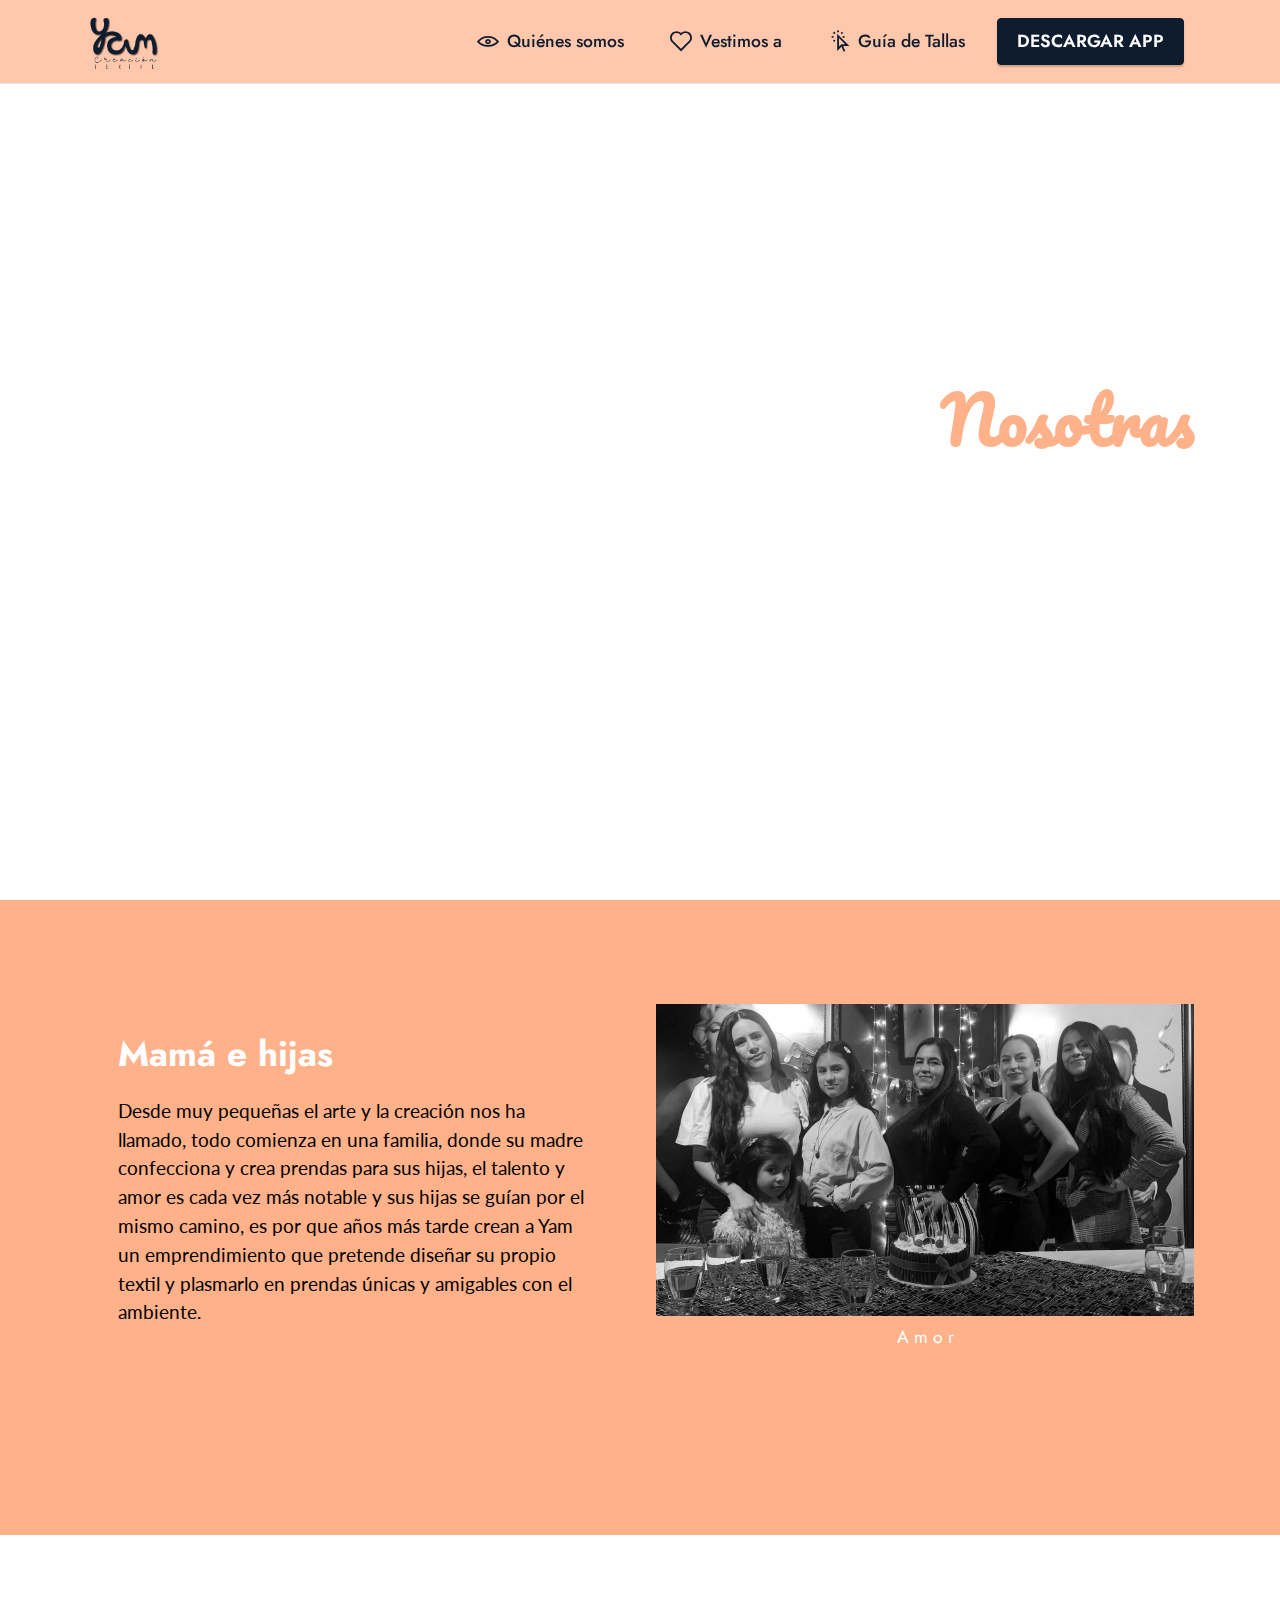
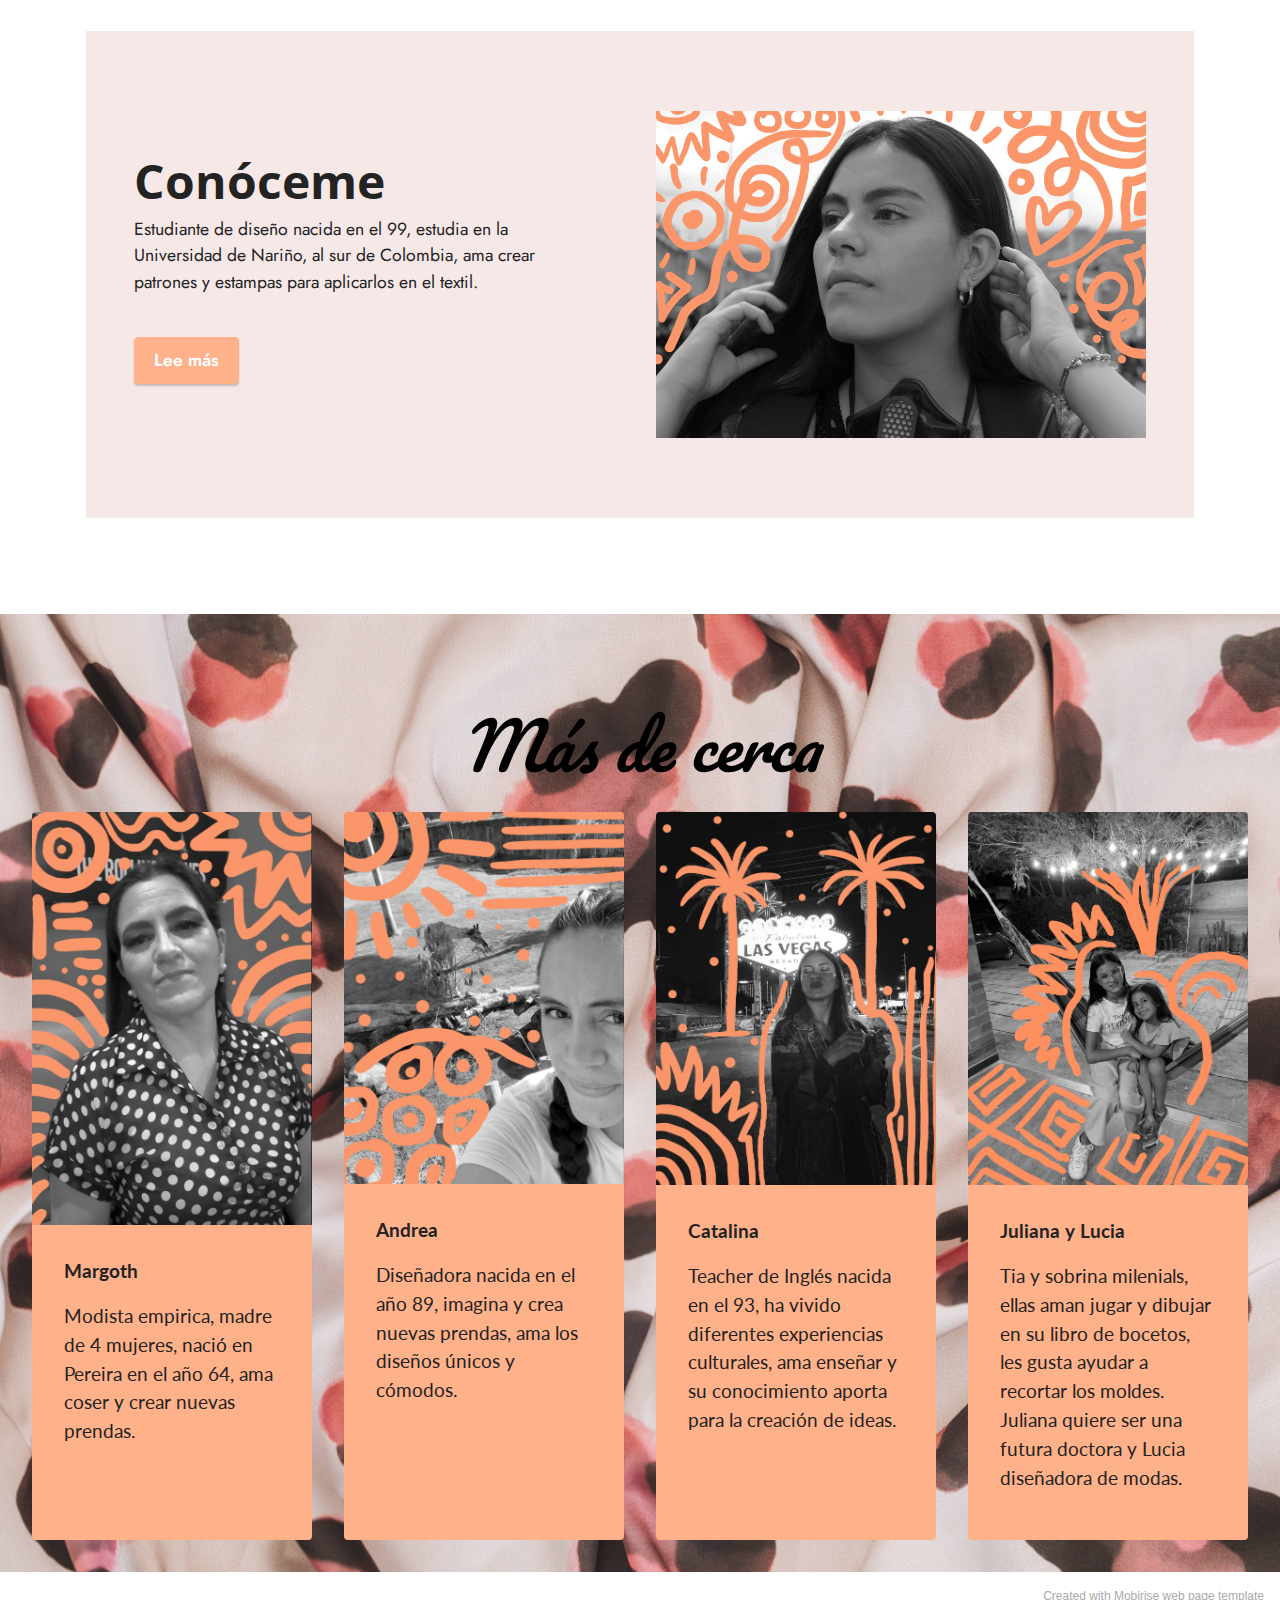
==== commit 8a3d1b24: "create github pages" ====
--- a/page1.html
+++ b/page1.html
@@ -205,7 +205,7 @@
             </div>
         </div>
     </div>
-</section><section style="background-color: #fff; font-family: -apple-system, BlinkMacSystemFont, 'Segoe UI', 'Roboto', 'Helvetica Neue', Arial, sans-serif; color:#aaa; font-size:12px; padding: 0; align-items: center; display: flex;"><a href="https://mobirise.site/q" style="flex: 1 1; height: 3rem; padding-left: 1rem;"></a><p style="flex: 0 0 auto; margin:0; padding-right:1rem;"><a href="https://mobirise.site/t" style="color:#aaa;">Built</a> with Mobirise html theme</p></section><script src="assets/bootstrap/js/bootstrap.bundle.min.js"></script>  <script src="assets/smoothscroll/smooth-scroll.js"></script>  <script src="assets/ytplayer/index.js"></script>  <script src="assets/vimeoplayer/player.js"></script>  <script src="assets/dropdown/js/navbar-dropdown.js"></script>  <script src="assets/theme/js/script.js"></script>  
+</section><section style="background-color: #fff; font-family: -apple-system, BlinkMacSystemFont, 'Segoe UI', 'Roboto', 'Helvetica Neue', Arial, sans-serif; color:#aaa; font-size:12px; padding: 0; align-items: center; display: flex;"><a href="https://mobirise.site/s" style="flex: 1 1; height: 3rem; padding-left: 1rem;"></a><p style="flex: 0 0 auto; margin:0; padding-right:1rem;">Created with Mobirise <a href="https://mobirise.site/u" style="color:#aaa;">web page</a> template</p></section><script src="assets/bootstrap/js/bootstrap.bundle.min.js"></script>  <script src="assets/smoothscroll/smooth-scroll.js"></script>  <script src="assets/ytplayer/index.js"></script>  <script src="assets/vimeoplayer/player.js"></script>  <script src="assets/dropdown/js/navbar-dropdown.js"></script>  <script src="assets/theme/js/script.js"></script>  
   
   
 </body>
--- a/assets/mobirise/css/mbr-additional.css
+++ b/assets/mobirise/css/mbr-additional.css
@@ -3255,3 +3255,134 @@
 .cid-sP97qDrbYZ .card-title {
   color: #0f1c2e;
 }
+.cid-sPaW8dxvL3 {
+  padding-top: 5rem;
+  padding-bottom: 5rem;
+  background-color: #ffffff;
+}
+@media (min-width: 992px) {
+  .cid-sPaW8dxvL3 .carousel {
+    min-height: 800px;
+  }
+  .cid-sPaW8dxvL3 .carousel img {
+    max-height: 800px;
+    object-fit: contain;
+  }
+}
+@media (max-width: 991px) and (min-width: 768px) {
+  .cid-sPaW8dxvL3 .carousel {
+    min-height: 520px;
+  }
+  .cid-sPaW8dxvL3 .carousel img {
+    max-height: 520px;
+    object-fit: contain;
+  }
+}
+@media (max-width: 767px) {
+  .cid-sPaW8dxvL3 .carousel {
+    min-height: 440px;
+  }
+  .cid-sPaW8dxvL3 .carousel img {
+    max-height: 440px;
+    object-fit: contain;
+  }
+  .cid-sPaW8dxvL3 .container .carousel-control {
+    margin-bottom: 0;
+  }
+  .cid-sPaW8dxvL3 .content-slider-wrap {
+    width: 100% !important;
+  }
+}
+.cid-sPaW8dxvL3 .carousel,
+.cid-sPaW8dxvL3 .carousel-inner {
+  display: flex;
+  align-items: center;
+}
+.cid-sPaW8dxvL3 .item-wrapper {
+  width: 100%;
+}
+.cid-sPaW8dxvL3 .carousel-caption {
+  bottom: 40px;
+}
+.cid-sPaW8dxvL3 .carousel-control:hover {
+  background: #1b1b1b;
+  color: #fff;
+  opacity: 1;
+}
+.cid-sPaW8dxvL3 .mobi-mbri-arrow-next {
+  margin-left: 5px;
+}
+.cid-sPaW8dxvL3 .mobi-mbri-arrow-prev {
+  margin-right: 5px;
+}
+.cid-sPaW8dxvL3 .container .carousel-indicators {
+  margin-bottom: 3px;
+}
+.cid-sPaW8dxvL3 .carousel-control {
+  top: 50%;
+  width: 60px;
+  height: 60px;
+  margin-top: -1.5rem;
+  font-size: 22px;
+  background-color: rgba(0, 0, 0, 0.5);
+  border: 2px solid #fff;
+  border-radius: 50%;
+  transition: all 0.3s;
+}
+.cid-sPaW8dxvL3 .carousel-control.carousel-control-prev {
+  left: 0;
+  margin-left: 2.5rem;
+}
+.cid-sPaW8dxvL3 .carousel-control.carousel-control-next {
+  right: 0;
+  margin-right: 2.5rem;
+}
+@media (max-width: 767px) {
+  .cid-sPaW8dxvL3 .carousel-control {
+    top: auto;
+    bottom: 1rem;
+  }
+}
+.cid-sPaW8dxvL3 .carousel-indicators {
+  position: absolute;
+  bottom: 0;
+  margin-bottom: 1.5rem !important;
+}
+.cid-sPaW8dxvL3 .carousel-indicators li {
+  max-width: 15px;
+  height: 15px;
+  width: 15px;
+  max-height: 15px;
+  margin: 3px;
+  background-color: rgba(0, 0, 0, 0.5);
+  border: 2px solid #fff;
+  border-radius: 50%;
+  opacity: 0.5;
+  transition: all 0.3s;
+}
+.cid-sPaW8dxvL3 .carousel-indicators li.active,
+.cid-sPaW8dxvL3 .carousel-indicators li:hover {
+  opacity: 0.9;
+}
+.cid-sPaW8dxvL3 .carousel-indicators li::after,
+.cid-sPaW8dxvL3 .carousel-indicators li::before {
+  content: none;
+}
+.cid-sPaW8dxvL3 .carousel-indicators.ie-fix {
+  left: 50%;
+  display: block;
+  width: 60%;
+  margin-left: -30%;
+  text-align: center;
+}
+@media (max-width: 768px) {
+  .cid-sPaW8dxvL3 .carousel-indicators {
+    display: none !important;
+  }
+}
+.cid-sPaW8dxvL3 P {
+  color: #0f1c2e;
+}
+.cid-sPaW8dxvL3 H5 {
+  color: #0f1c2e;
+}
--- a/assets/mobirise/css/mbr-additional.css
+++ b/assets/mobirise/css/mbr-additional.css
@@ -3255,3 +3255,134 @@
 .cid-sP97qDrbYZ .card-title {
   color: #0f1c2e;
 }
+.cid-sPaW8dxvL3 {
+  padding-top: 5rem;
+  padding-bottom: 5rem;
+  background-color: #ffffff;
+}
+@media (min-width: 992px) {
+  .cid-sPaW8dxvL3 .carousel {
+    min-height: 800px;
+  }
+  .cid-sPaW8dxvL3 .carousel img {
+    max-height: 800px;
+    object-fit: contain;
+  }
+}
+@media (max-width: 991px) and (min-width: 768px) {
+  .cid-sPaW8dxvL3 .carousel {
+    min-height: 520px;
+  }
+  .cid-sPaW8dxvL3 .carousel img {
+    max-height: 520px;
+    object-fit: contain;
+  }
+}
+@media (max-width: 767px) {
+  .cid-sPaW8dxvL3 .carousel {
+    min-height: 440px;
+  }
+  .cid-sPaW8dxvL3 .carousel img {
+    max-height: 440px;
+    object-fit: contain;
+  }
+  .cid-sPaW8dxvL3 .container .carousel-control {
+    margin-bottom: 0;
+  }
+  .cid-sPaW8dxvL3 .content-slider-wrap {
+    width: 100% !important;
+  }
+}
+.cid-sPaW8dxvL3 .carousel,
+.cid-sPaW8dxvL3 .carousel-inner {
+  display: flex;
+  align-items: center;
+}
+.cid-sPaW8dxvL3 .item-wrapper {
+  width: 100%;
+}
+.cid-sPaW8dxvL3 .carousel-caption {
+  bottom: 40px;
+}
+.cid-sPaW8dxvL3 .carousel-control:hover {
+  background: #1b1b1b;
+  color: #fff;
+  opacity: 1;
+}
+.cid-sPaW8dxvL3 .mobi-mbri-arrow-next {
+  margin-left: 5px;
+}
+.cid-sPaW8dxvL3 .mobi-mbri-arrow-prev {
+  margin-right: 5px;
+}
+.cid-sPaW8dxvL3 .container .carousel-indicators {
+  margin-bottom: 3px;
+}
+.cid-sPaW8dxvL3 .carousel-control {
+  top: 50%;
+  width: 60px;
+  height: 60px;
+  margin-top: -1.5rem;
+  font-size: 22px;
+  background-color: rgba(0, 0, 0, 0.5);
+  border: 2px solid #fff;
+  border-radius: 50%;
+  transition: all 0.3s;
+}
+.cid-sPaW8dxvL3 .carousel-control.carousel-control-prev {
+  left: 0;
+  margin-left: 2.5rem;
+}
+.cid-sPaW8dxvL3 .carousel-control.carousel-control-next {
+  right: 0;
+  margin-right: 2.5rem;
+}
+@media (max-width: 767px) {
+  .cid-sPaW8dxvL3 .carousel-control {
+    top: auto;
+    bottom: 1rem;
+  }
+}
+.cid-sPaW8dxvL3 .carousel-indicators {
+  position: absolute;
+  bottom: 0;
+  margin-bottom: 1.5rem !important;
+}
+.cid-sPaW8dxvL3 .carousel-indicators li {
+  max-width: 15px;
+  height: 15px;
+  width: 15px;
+  max-height: 15px;
+  margin: 3px;
+  background-color: rgba(0, 0, 0, 0.5);
+  border: 2px solid #fff;
+  border-radius: 50%;
+  opacity: 0.5;
+  transition: all 0.3s;
+}
+.cid-sPaW8dxvL3 .carousel-indicators li.active,
+.cid-sPaW8dxvL3 .carousel-indicators li:hover {
+  opacity: 0.9;
+}
+.cid-sPaW8dxvL3 .carousel-indicators li::after,
+.cid-sPaW8dxvL3 .carousel-indicators li::before {
+  content: none;
+}
+.cid-sPaW8dxvL3 .carousel-indicators.ie-fix {
+  left: 50%;
+  display: block;
+  width: 60%;
+  margin-left: -30%;
+  text-align: center;
+}
+@media (max-width: 768px) {
+  .cid-sPaW8dxvL3 .carousel-indicators {
+    display: none !important;
+  }
+}
+.cid-sPaW8dxvL3 P {
+  color: #0f1c2e;
+}
+.cid-sPaW8dxvL3 H5 {
+  color: #0f1c2e;
+}
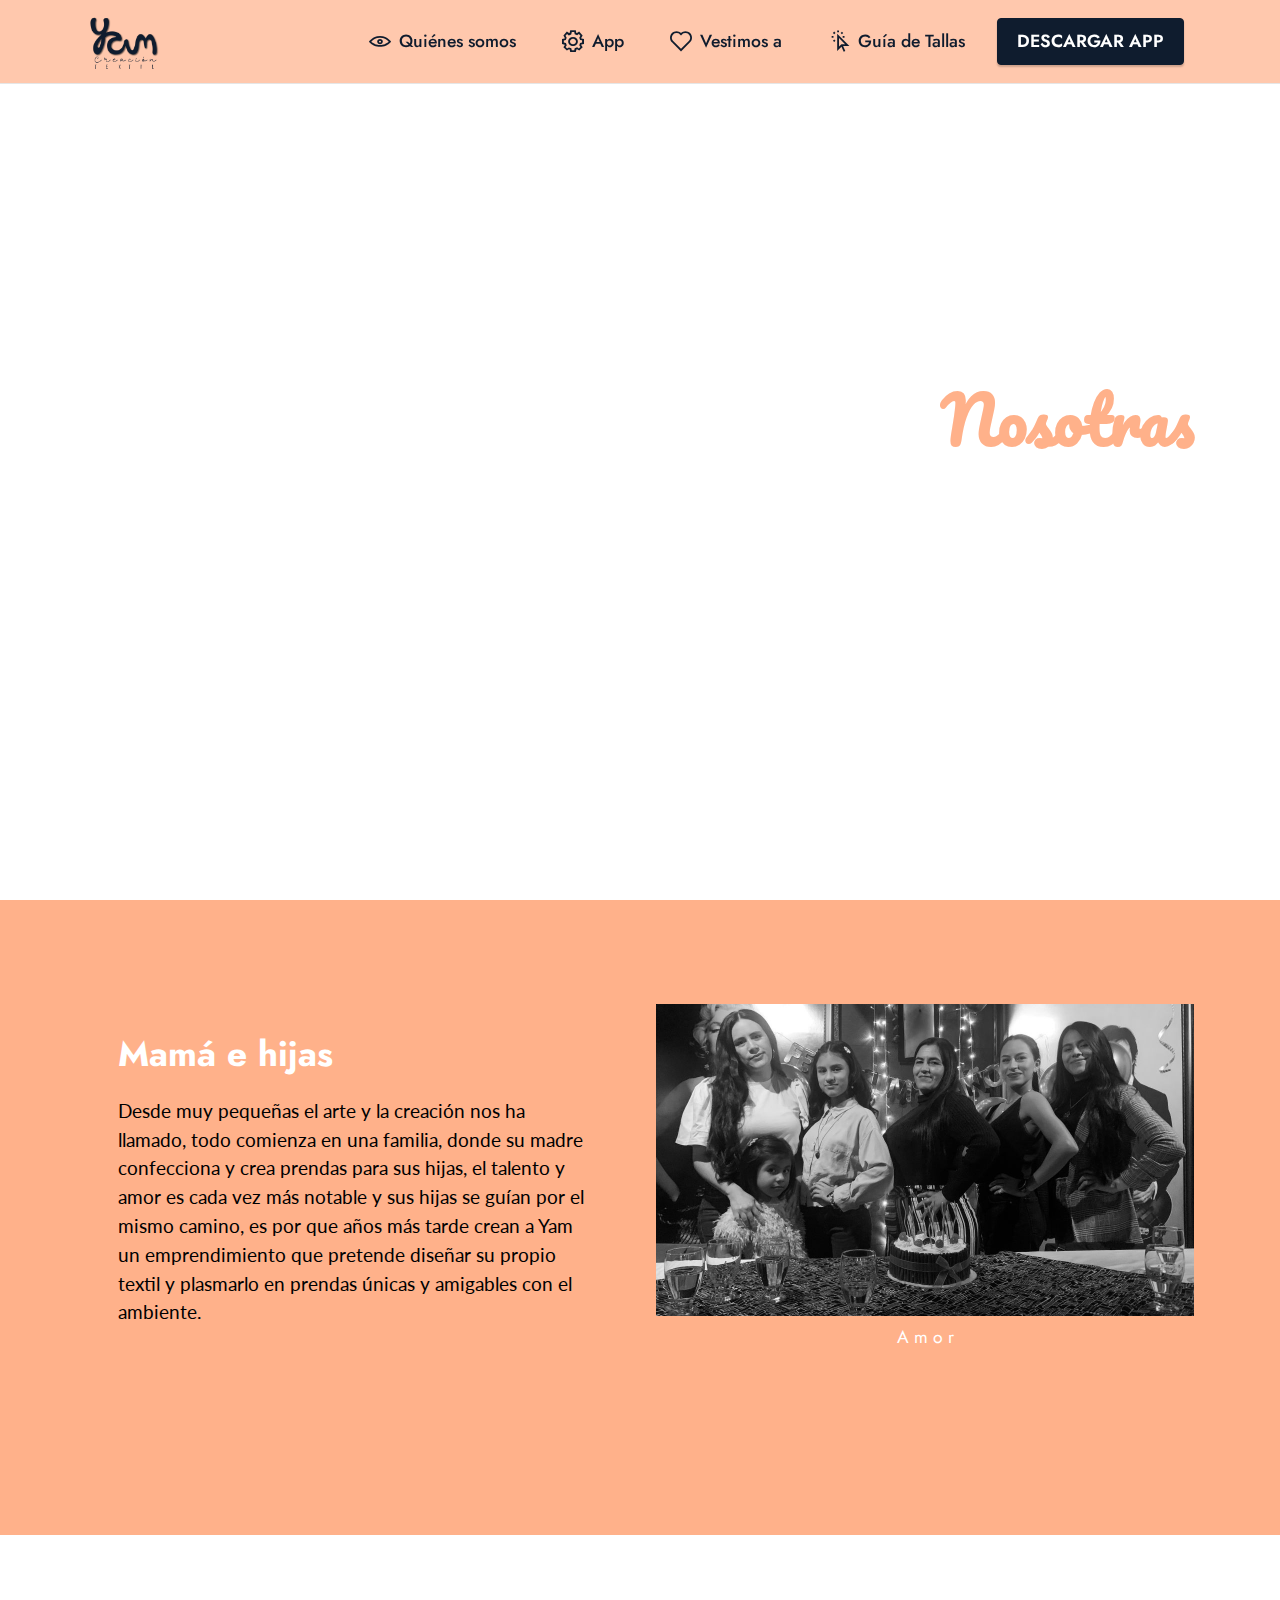
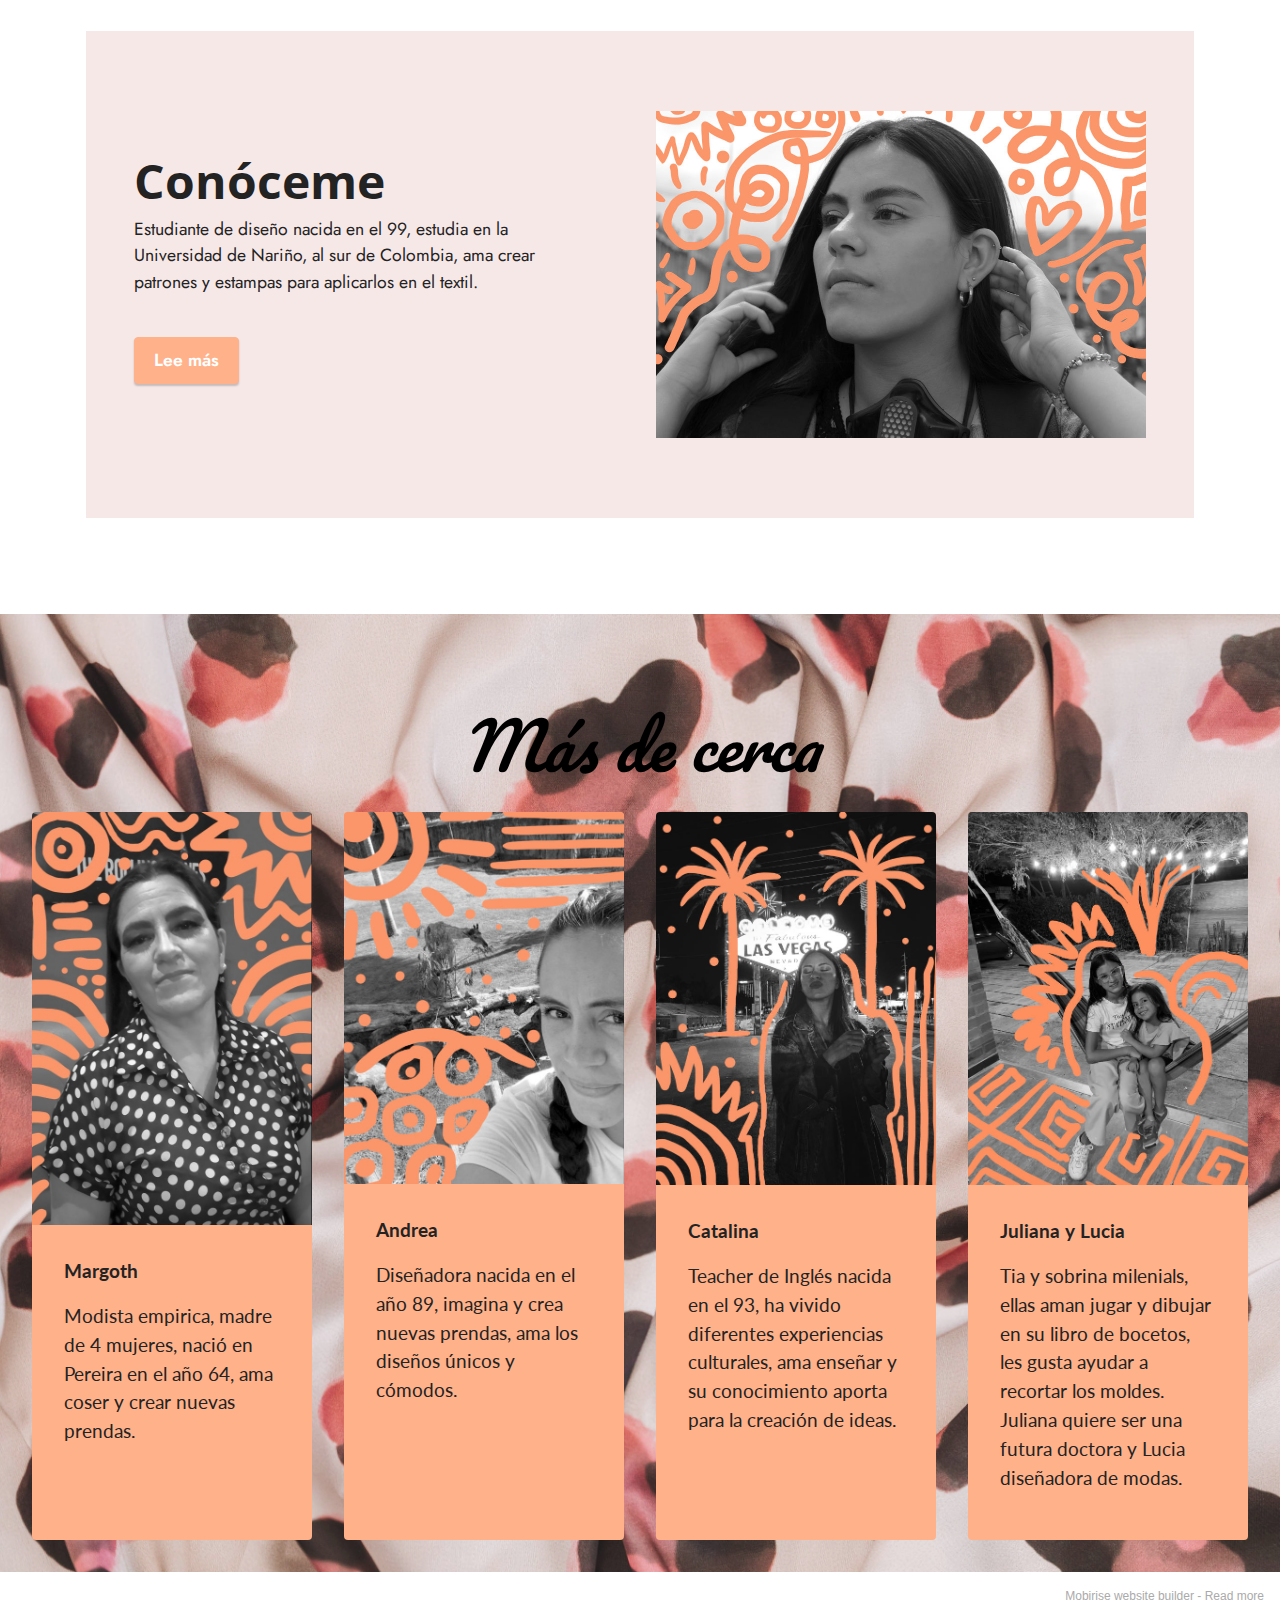
==== commit 345f4274: "create github pages" ====
--- a/page1.html
+++ b/page1.html
@@ -56,7 +56,7 @@
                 </div>
             </button>
             <div class="collapse navbar-collapse" id="navbarSupportedContent">
-                <ul class="navbar-nav nav-dropdown" data-app-modern-menu="true"><li class="nav-item"><a class="nav-link link text-primary display-4" href="page1.html"><span class="mobi-mbri mobi-mbri-preview mbr-iconfont mbr-iconfont-btn"></span>Quiénes somos</a></li><li class="nav-item"><a class="nav-link link text-primary display-4" href="page2.html"><span class="mobi-mbri mobi-mbri-hearth mbr-iconfont mbr-iconfont-btn"></span>Vestimos a</a></li><li class="nav-item"><a class="nav-link link text-primary display-4" href="page3.html"><span class="mobi-mbri mobi-mbri-cursor-click mbr-iconfont mbr-iconfont-btn"></span>Guía de Tallas</a></li></ul>
+                <ul class="navbar-nav nav-dropdown" data-app-modern-menu="true"><li class="nav-item"><a class="nav-link link text-primary display-4" href="page1.html"><span class="mobi-mbri mobi-mbri-preview mbr-iconfont mbr-iconfont-btn"></span>Quiénes somos</a></li><li class="nav-item"><a class="nav-link link text-primary display-4" href="page5.html"><span class="mobi-mbri mobi-mbri-setting mbr-iconfont mbr-iconfont-btn"></span>App</a></li><li class="nav-item"><a class="nav-link link text-primary display-4" href="page2.html"><span class="mobi-mbri mobi-mbri-hearth mbr-iconfont mbr-iconfont-btn"></span>Vestimos a</a></li><li class="nav-item"><a class="nav-link link text-primary display-4" href="page3.html"><span class="mobi-mbri mobi-mbri-cursor-click mbr-iconfont mbr-iconfont-btn"></span>Guía de Tallas</a></li></ul>
                 
                 <div class="navbar-buttons mbr-section-btn"><a class="btn btn-primary display-4" href="https://drive.google.com/file/d/1ZJXF946qekgejmnf6GkQJMbE6V6EmBJP/view?usp=sharing" target="_blank">
                         DESCARGAR APP</a></div>
@@ -205,7 +205,7 @@
             </div>
         </div>
     </div>
-</section><section style="background-color: #fff; font-family: -apple-system, BlinkMacSystemFont, 'Segoe UI', 'Roboto', 'Helvetica Neue', Arial, sans-serif; color:#aaa; font-size:12px; padding: 0; align-items: center; display: flex;"><a href="https://mobirise.site/s" style="flex: 1 1; height: 3rem; padding-left: 1rem;"></a><p style="flex: 0 0 auto; margin:0; padding-right:1rem;">Created with Mobirise <a href="https://mobirise.site/u" style="color:#aaa;">web page</a> template</p></section><script src="assets/bootstrap/js/bootstrap.bundle.min.js"></script>  <script src="assets/smoothscroll/smooth-scroll.js"></script>  <script src="assets/ytplayer/index.js"></script>  <script src="assets/vimeoplayer/player.js"></script>  <script src="assets/dropdown/js/navbar-dropdown.js"></script>  <script src="assets/theme/js/script.js"></script>  
+</section><section style="background-color: #fff; font-family: -apple-system, BlinkMacSystemFont, 'Segoe UI', 'Roboto', 'Helvetica Neue', Arial, sans-serif; color:#aaa; font-size:12px; padding: 0; align-items: center; display: flex;"><a href="https://mobirise.site/x" style="flex: 1 1; height: 3rem; padding-left: 1rem;"></a><p style="flex: 0 0 auto; margin:0; padding-right:1rem;">Mobirise website builder - <a href="https://mobirise.site/o" style="color:#aaa;">Read more</a></p></section><script src="assets/bootstrap/js/bootstrap.bundle.min.js"></script>  <script src="assets/smoothscroll/smooth-scroll.js"></script>  <script src="assets/ytplayer/index.js"></script>  <script src="assets/vimeoplayer/player.js"></script>  <script src="assets/dropdown/js/navbar-dropdown.js"></script>  <script src="assets/theme/js/script.js"></script>  
   
   
 </body>
